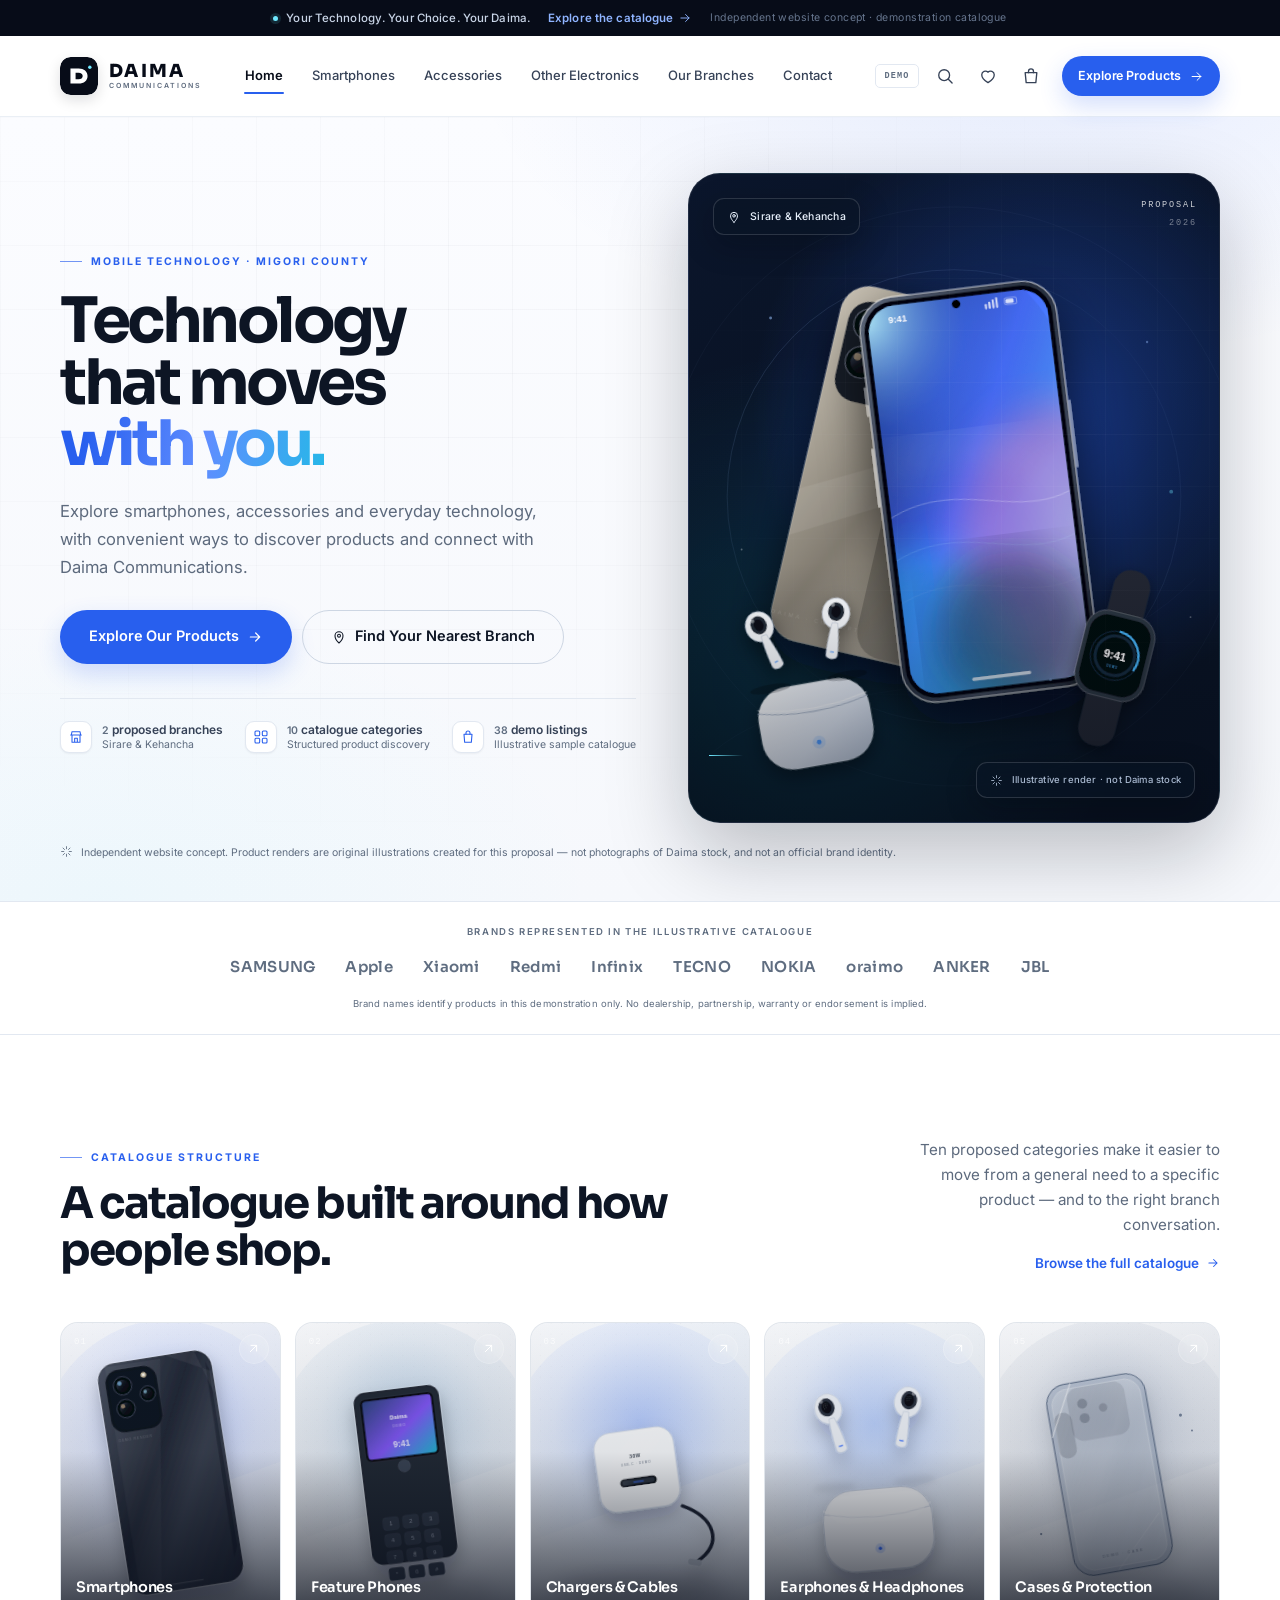
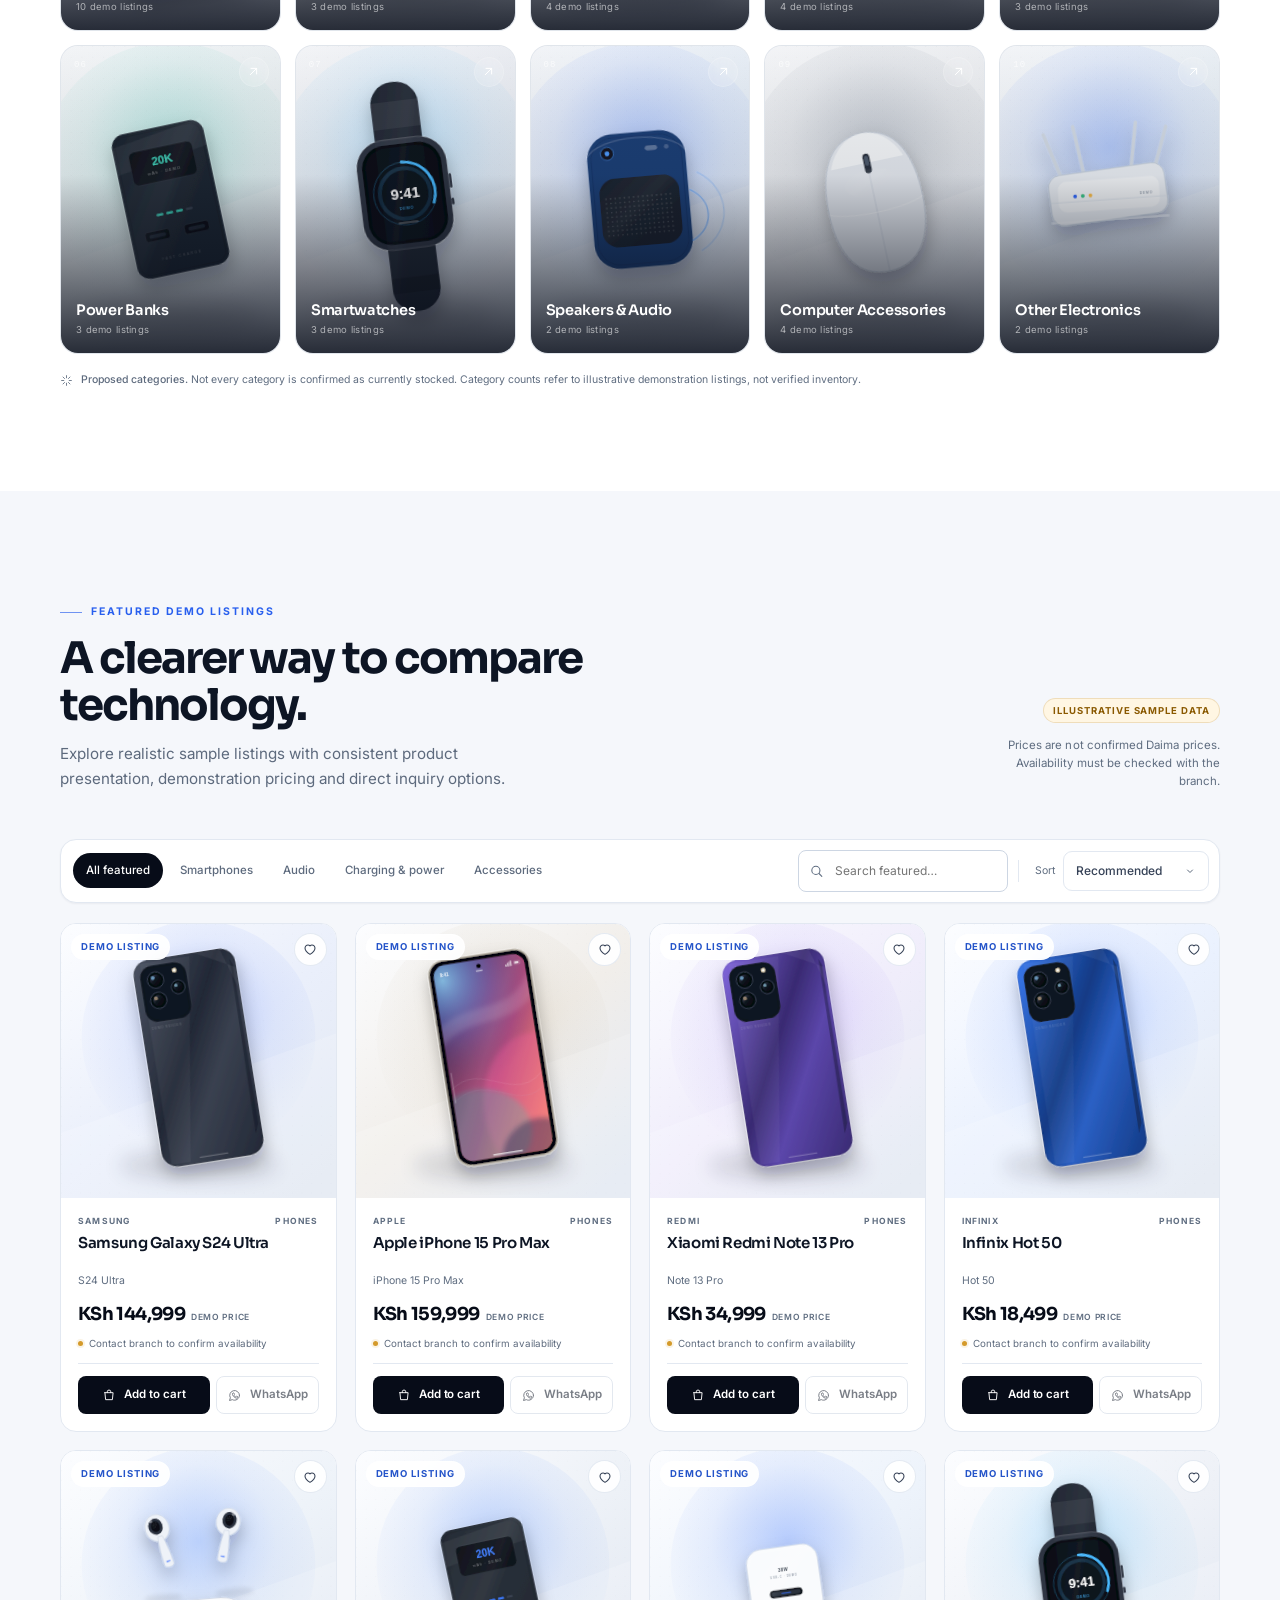
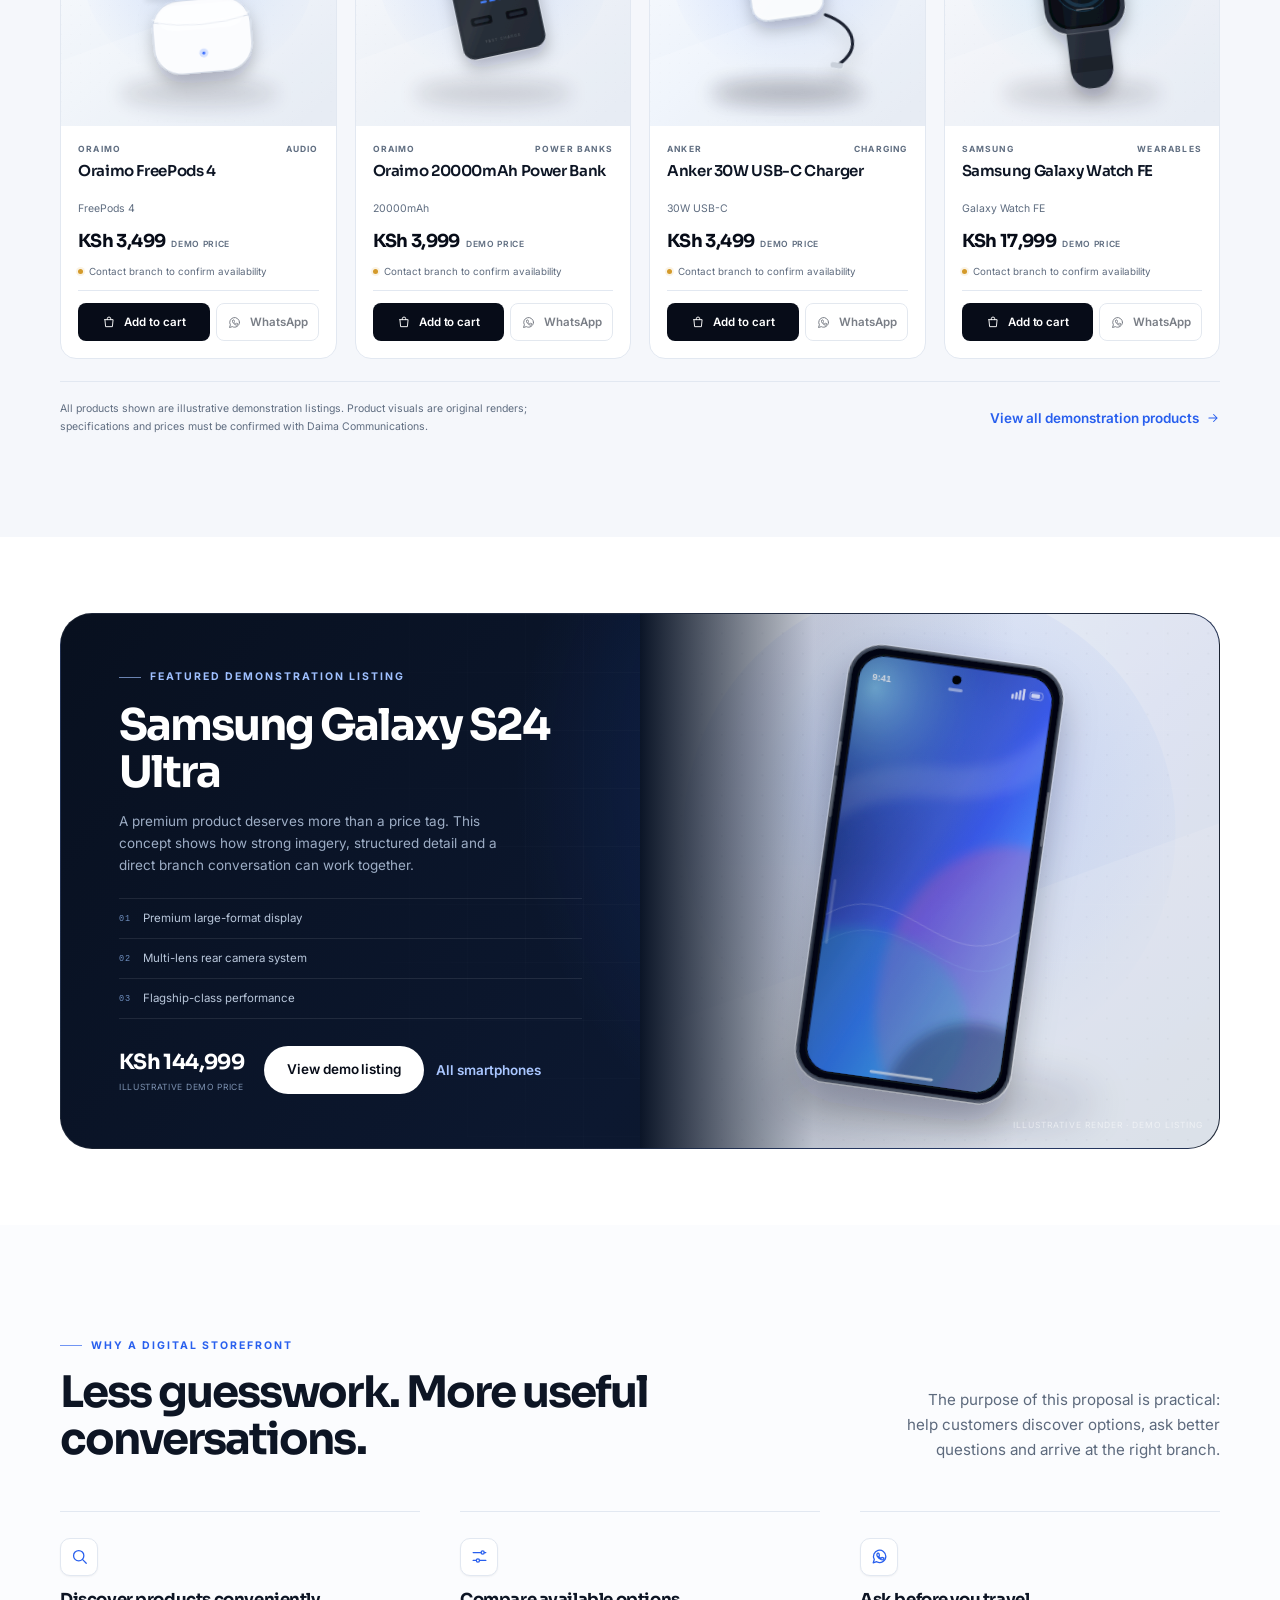
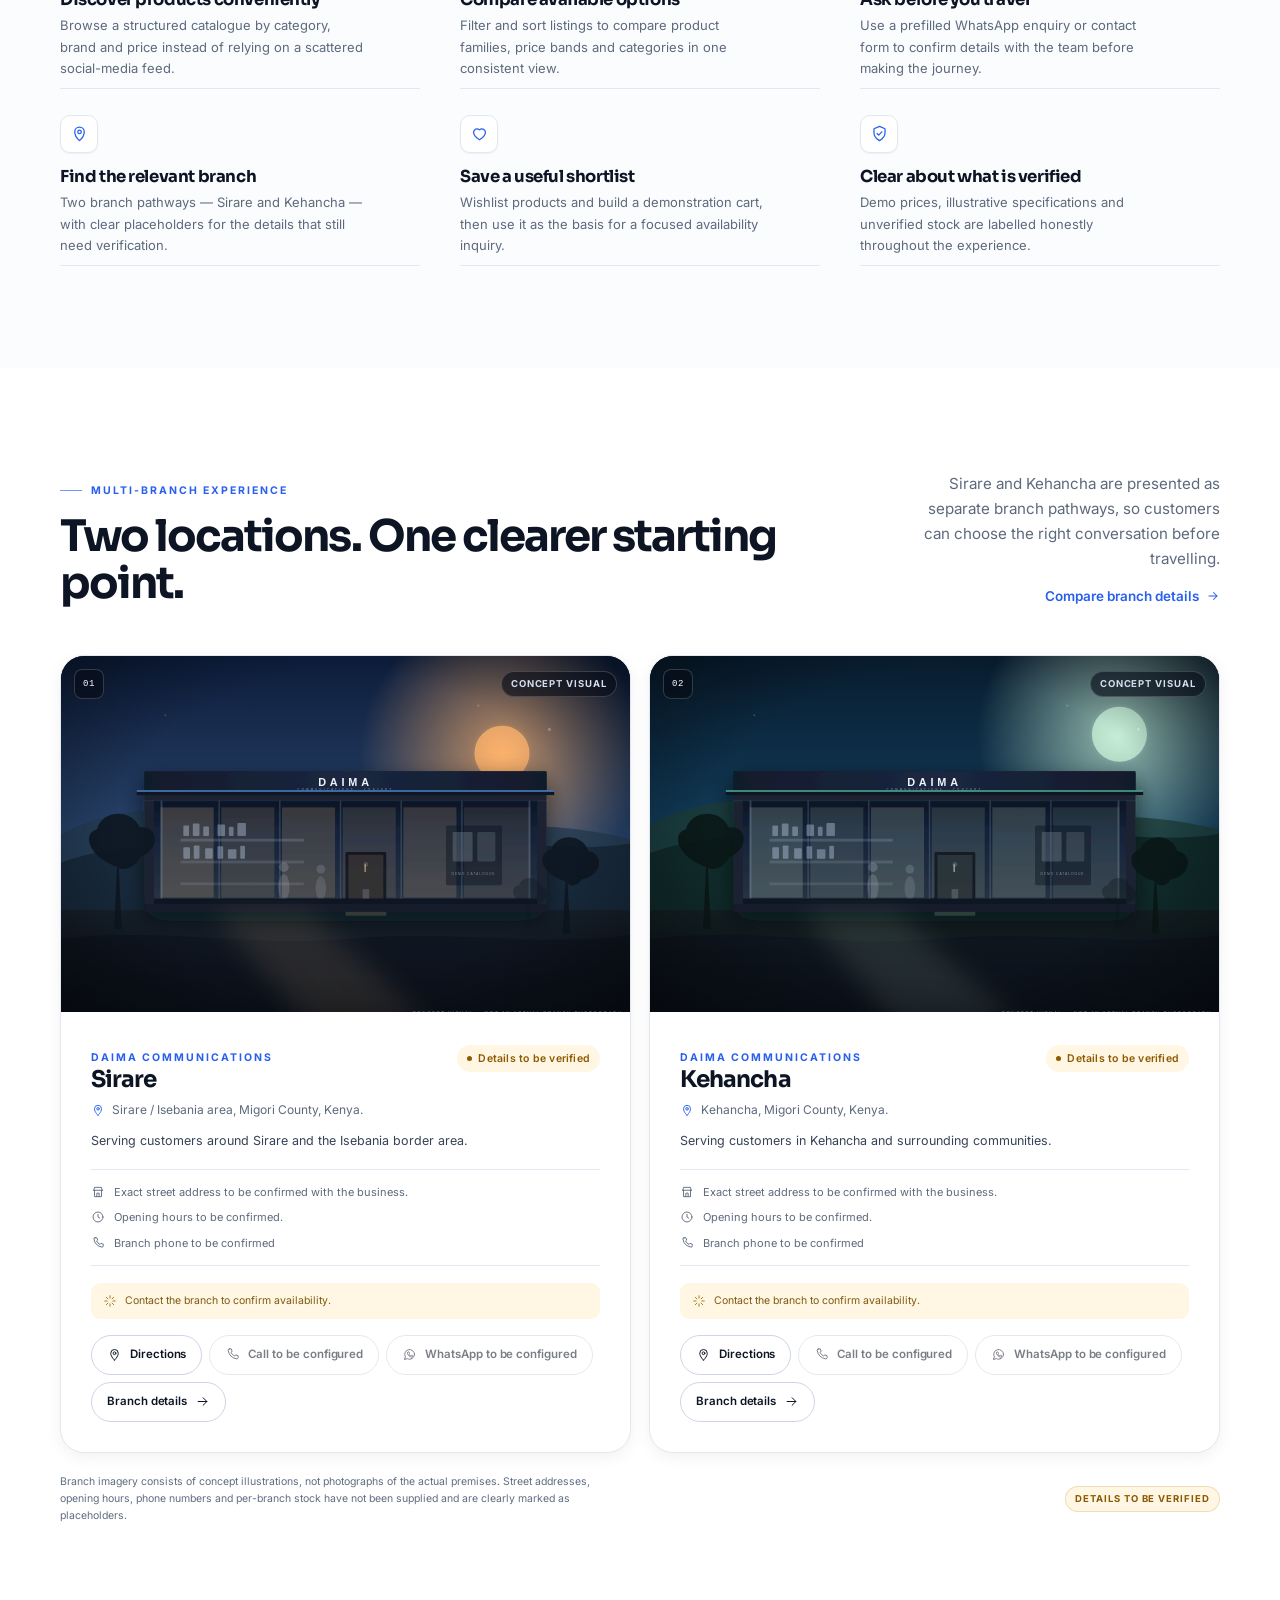
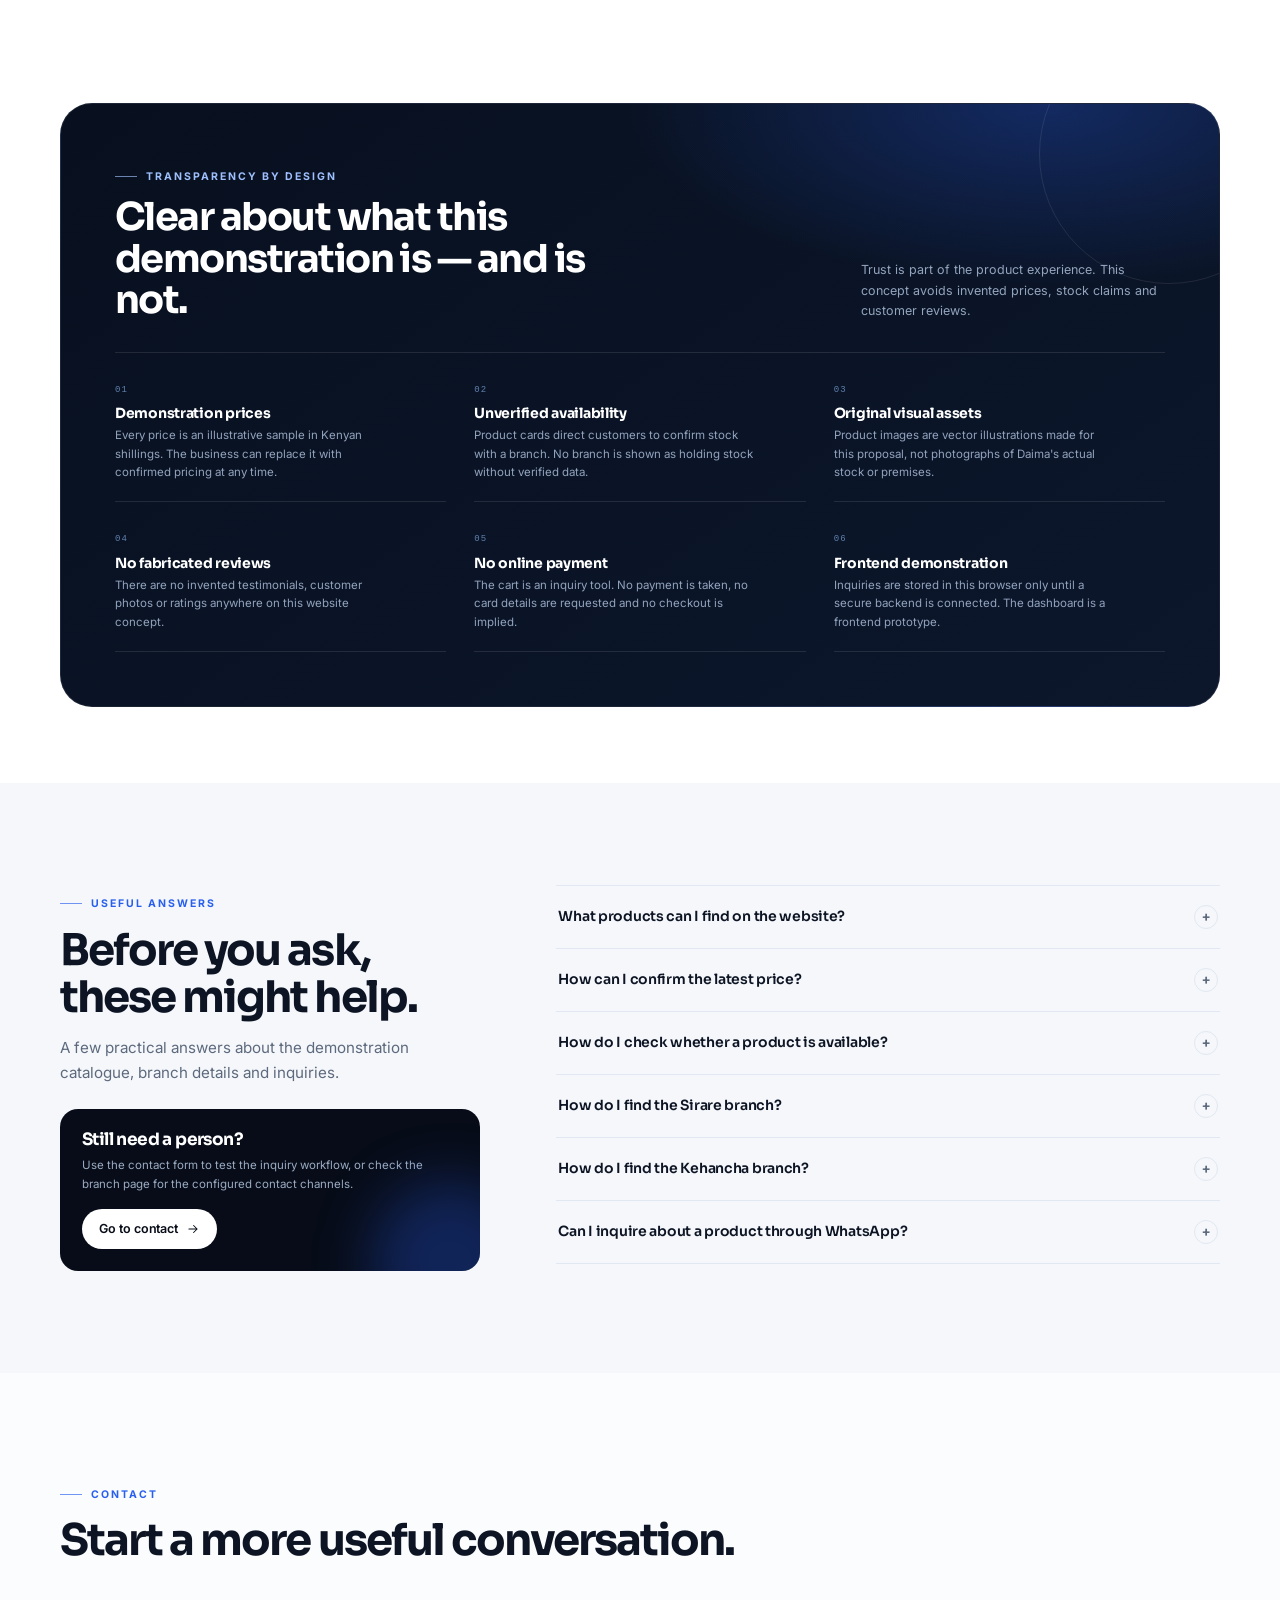
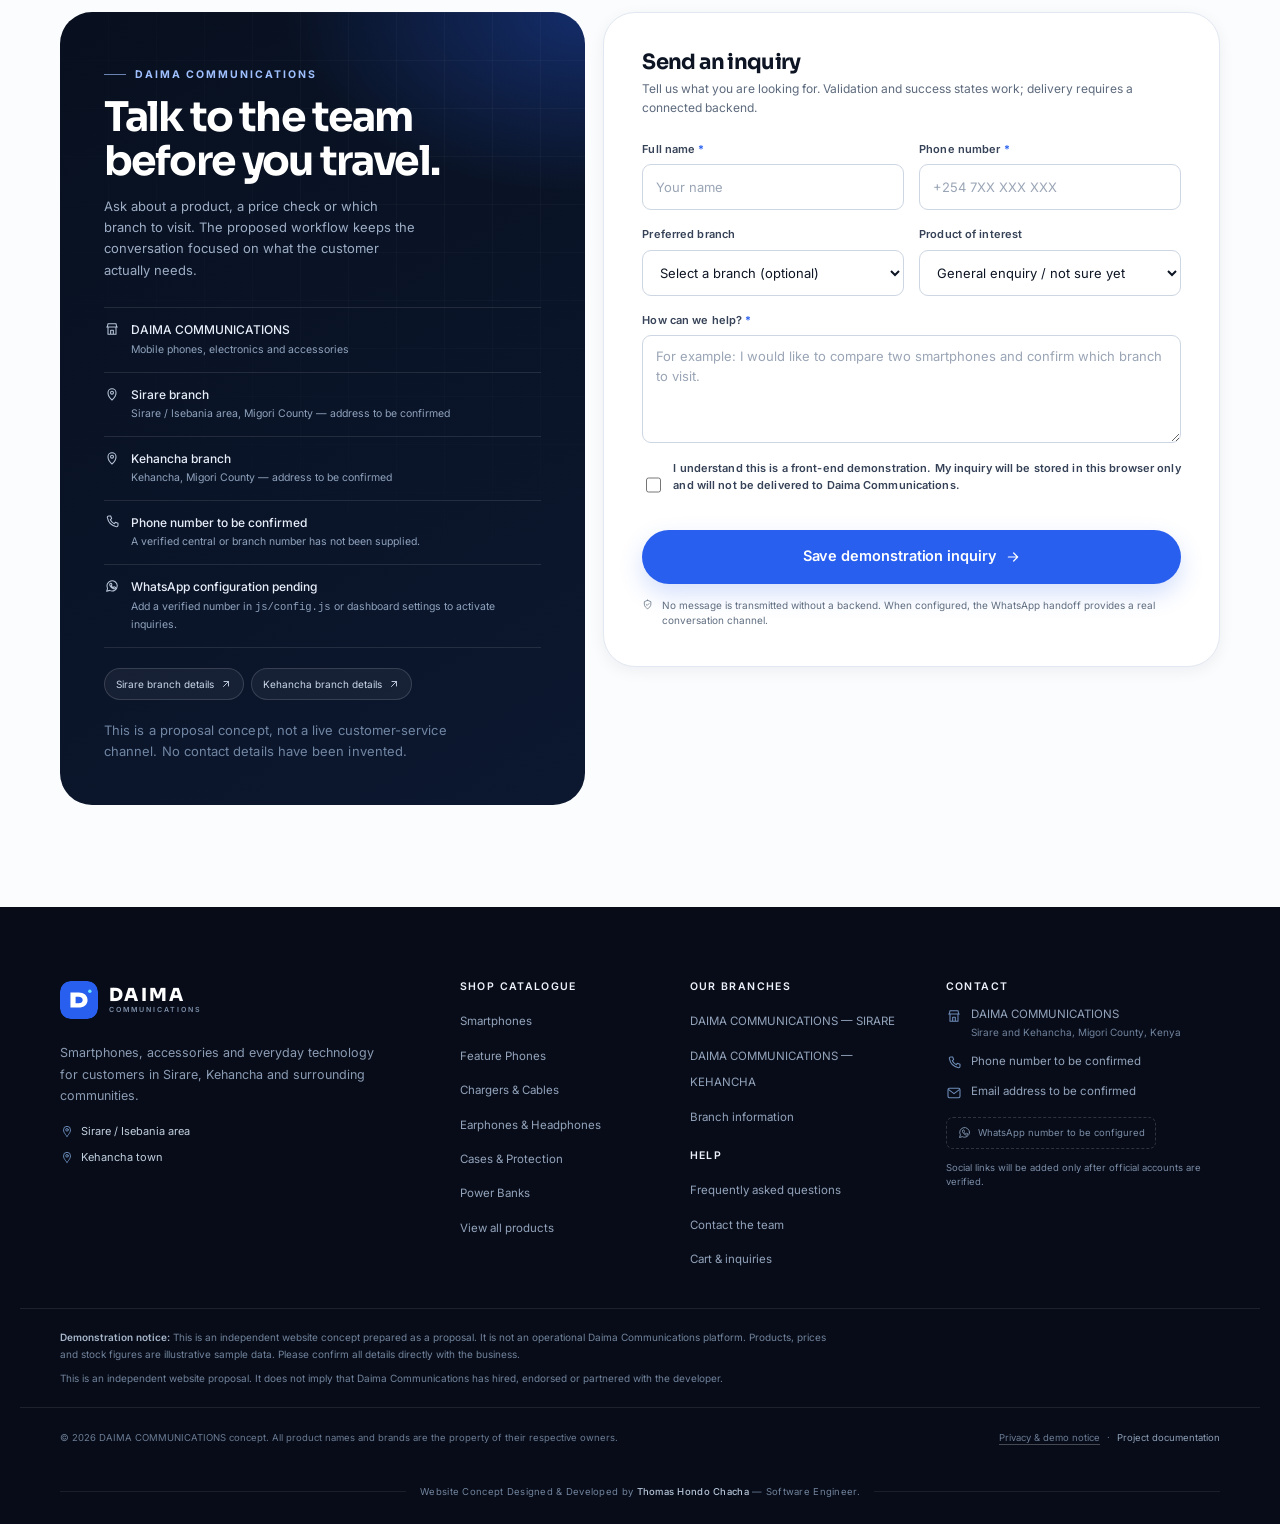
==== index.html @ 55646ca8 "Build DAIMA Communications website concept and demo dashboard" ====
<!DOCTYPE html>
<html lang="en-KE">
<head>
  <meta charset="utf-8" />
  <meta name="viewport" content="width=device-width, initial-scale=1" />
  <title>DAIMA COMMUNICATIONS — Technology That Moves With You | Sirare &amp; Kehancha</title>
  <meta name="description" content="An independent website proposal for DAIMA COMMUNICATIONS, a mobile phone and electronics retailer serving Sirare and Kehancha in Migori County, Kenya. Explore an illustrative catalogue and connect with the business." />
  <meta name="theme-color" content="#070c18" />
  <meta name="robots" content="index,follow" />
  <link rel="icon" href="assets/images/favicon.svg" type="image/svg+xml" />
  <link rel="canonical" href="https://your-domain.example/" />

  <!-- Open Graph / social preview placeholder. Replace after deployment. -->
  <meta property="og:type" content="website" />
  <meta property="og:site_name" content="DAIMA COMMUNICATIONS" />
  <meta property="og:title" content="DAIMA COMMUNICATIONS — Technology That Moves With You" />
  <meta property="og:description" content="An independent website concept for a two-branch mobile phone and electronics retailer in Migori County, Kenya. Demonstration catalogue only." />
  <meta property="og:url" content="https://your-domain.example/" />
  <meta property="og:image" content="https://your-domain.example/assets/images/social-card.svg" />
  <meta name="twitter:card" content="summary_large_image" />

  <link rel="preconnect" href="https://fonts.googleapis.com" />
  <link rel="preconnect" href="https://fonts.gstatic.com" crossorigin />
  <link href="https://fonts.googleapis.com/css2?family=Inter:wght@400;500;600;700&family=Sora:wght@400;500;600;700;800&display=swap" rel="stylesheet" />
  <link rel="stylesheet" href="css/style.css" />
</head>
<body data-page="home">
  <noscript>
    <div style="padding:16px;background:#070c18;color:#fff;text-align:center;font-family:system-ui;font-size:13px">
      This demonstration uses JavaScript for the catalogue, cart and navigation. Please enable JavaScript to explore it.
    </div>
  </noscript>

  <div id="site-header-root"></div>

  <main id="main">
    <!-- ================================================================
         HERO
         ================================================================ -->
    <section class="hero" aria-labelledby="hero-title">
      <div class="container">
        <div class="hero-grid">
          <div class="hero-copy">
            <span class="eyebrow hero-eyebrow">Mobile technology · Migori County</span>
            <h1 id="hero-title">Technology<br />that moves<br /><span class="accent">with you.</span></h1>
            <p class="hero-lede">
              Explore smartphones, accessories and everyday technology, with convenient ways to discover products and connect with Daima Communications.
            </p>
            <div class="hero-actions">
              <a class="btn btn-primary btn-lg" href="products.html">
                Explore Our Products
                <svg class="icon icon--arrow" width="16" height="16" viewBox="0 0 24 24" fill="none" stroke="currentColor" stroke-width="1.8" stroke-linecap="round" stroke-linejoin="round" aria-hidden="true"><path d="M5 12h14M13 6l6 6-6 6"/></svg>
              </a>
              <a class="btn btn-ghost btn-lg" href="branches.html">
                <svg class="icon" width="16" height="16" viewBox="0 0 24 24" fill="none" stroke="currentColor" stroke-width="1.6" stroke-linecap="round" stroke-linejoin="round" aria-hidden="true"><path d="M12 21s6-5.4 6-11a6 6 0 1 0-12 0c0 5.6 6 11 6 11Z"/><circle cx="12" cy="10" r="2.2"/></svg>
                Find Your Nearest Branch
              </a>
            </div>

            <div class="hero-proof" aria-label="Proposed website features">
              <div class="hero-proof__item">
                <span class="hero-proof__icon"><svg width="16" height="16" viewBox="0 0 24 24" fill="none" stroke="currentColor" stroke-width="1.6" stroke-linecap="round" stroke-linejoin="round" aria-hidden="true"><path d="M4 9h16M5 9l1-5h12l1 5M6 9v11h12V9M10 20v-6h4v6"/></svg></span>
                <span class="hero-proof__text"><strong><span data-count-branches>2</span> proposed branches</strong><span>Sirare &amp; Kehancha</span></span>
              </div>
              <div class="hero-proof__item">
                <span class="hero-proof__icon"><svg width="16" height="16" viewBox="0 0 24 24" fill="none" stroke="currentColor" stroke-width="1.6" stroke-linecap="round" stroke-linejoin="round" aria-hidden="true"><rect x="3" y="3" width="7" height="7" rx="1.5"/><rect x="14" y="3" width="7" height="7" rx="1.5"/><rect x="3" y="14" width="7" height="7" rx="1.5"/><rect x="14" y="14" width="7" height="7" rx="1.5"/></svg></span>
                <span class="hero-proof__text"><strong><span data-count-categories>10</span> catalogue categories</strong><span>Structured product discovery</span></span>
              </div>
              <div class="hero-proof__item">
                <span class="hero-proof__icon"><svg width="16" height="16" viewBox="0 0 24 24" fill="none" stroke="currentColor" stroke-width="1.6" stroke-linecap="round" stroke-linejoin="round" aria-hidden="true"><path d="M6 8h12l-1 12H7L6 8Z"/><path d="M9 8V6a3 3 0 0 1 6 0v2"/></svg></span>
                <span class="hero-proof__text"><strong><span data-count-products>38</span> demo listings</strong><span>Illustrative sample catalogue</span></span>
              </div>
            </div>
          </div>

          <div class="hero-visual">
            <img src="assets/images/hero-composition.svg" alt="Illustrative composition of a premium smartphone, wireless earbuds and smartwatch in a midnight-navy studio setting" width="1120" height="1300" fetchpriority="high" />
            <span class="hero-chip hero-chip--location">
              <svg width="14" height="14" viewBox="0 0 24 24" fill="none" stroke="currentColor" stroke-width="1.7" stroke-linecap="round" stroke-linejoin="round" aria-hidden="true"><path d="M12 21s6-5.4 6-11a6 6 0 1 0-12 0c0 5.6 6 11 6 11Z"/><circle cx="12" cy="10" r="2.2"/></svg>
              Sirare &amp; Kehancha
            </span>
            <span class="hero-chip hero-chip--note">
              <svg width="13" height="13" viewBox="0 0 24 24" fill="none" stroke="currentColor" stroke-width="1.6" stroke-linecap="round" stroke-linejoin="round" aria-hidden="true"><path d="M12 3v4M12 17v4M3 12h4M17 12h4M5.6 5.6l2.8 2.8M15.6 15.6l2.8 2.8M18.4 5.6l-2.8 2.8M8.4 15.6l-2.8 2.8"/></svg>
              Illustrative render · not Daima stock
            </span>
            <span class="hero-visual-tag" aria-hidden="true"><strong>Proposal</strong>2026</span>
            <span class="hero-visual-line" aria-hidden="true"></span>
          </div>
        </div>

        <p class="hero-disclaimer">
          <svg width="13" height="13" viewBox="0 0 24 24" fill="none" stroke="currentColor" stroke-width="1.6" stroke-linecap="round" stroke-linejoin="round" aria-hidden="true"><path d="M12 3v4M12 17v4M3 12h4M17 12h4M5.6 5.6l2.8 2.8M15.6 15.6l2.8 2.8M18.4 5.6l-2.8 2.8M8.4 15.6l-2.8 2.8"/></svg>
          Independent website concept. Product renders are original illustrations created for this proposal — not photographs of Daima stock, and not an official brand identity.
        </p>
      </div>
    </section>

    <!-- ================================================================
         BRAND STRIP
         ================================================================ -->
    <section class="brand-strip" aria-label="Brands represented in the demonstration catalogue">
      <div class="container brand-strip-inner">
        <p class="brand-strip-label">Brands represented in the illustrative catalogue</p>
        <div class="brand-logos" aria-label="Samsung, Apple, Xiaomi, Redmi, Infinix, Tecno, Nokia, Oraimo, Anker, JBL">
          <span>SAMSUNG</span><span>Apple</span><span>Xiaomi</span><span>Redmi</span><span>Infinix</span><span>TECNO</span><span>NOKIA</span><span>oraimo</span><span>ANKER</span><span>JBL</span>
        </div>
        <p class="brand-strip-note">Brand names identify products in this demonstration only. No dealership, partnership, warranty or endorsement is implied.</p>
      </div>
    </section>

    <!-- ================================================================
         CATEGORY EXPLORER
         ================================================================ -->
    <section class="section" id="categories" aria-labelledby="categories-title">
      <div class="container">
        <div class="section-head section-head--split">
          <div class="section-head__main" data-reveal>
            <span class="eyebrow">Catalogue structure</span>
            <h2 class="section-title" id="categories-title">A catalogue built around how people shop.</h2>
          </div>
          <div class="section-head__side" data-reveal>
            <p class="section-lede">Ten proposed categories make it easier to move from a general need to a specific product — and to the right branch conversation.</p>
            <a class="text-link" href="products.html">Browse the full catalogue
              <svg width="14" height="14" viewBox="0 0 24 24" fill="none" stroke="currentColor" stroke-width="1.8" stroke-linecap="round" stroke-linejoin="round" aria-hidden="true"><path d="M5 12h14M13 6l6 6-6 6"/></svg>
            </a>
          </div>
        </div>

        <div class="category-grid" id="category-grid" aria-label="Product categories"></div>

        <p class="category-note">
          <svg width="13" height="13" viewBox="0 0 24 24" fill="none" stroke="currentColor" stroke-width="1.6" stroke-linecap="round" stroke-linejoin="round" aria-hidden="true" style="margin-top:2px;flex:none"><path d="M12 3v4M12 17v4M3 12h4M17 12h4M5.6 5.6l2.8 2.8M15.6 15.6l2.8 2.8M18.4 5.6l-2.8 2.8M8.4 15.6l-2.8 2.8"/></svg>
          <span><strong>Proposed categories.</strong> Not every category is confirmed as currently stocked. Category counts refer to illustrative demonstration listings, not verified inventory.</span>
        </p>
      </div>
    </section>

    <!-- ================================================================
         FEATURED PRODUCTS
         ================================================================ -->
    <section class="section section--surface" id="featured" aria-labelledby="featured-title">
      <div class="container">
        <div class="section-head section-head--split">
          <div class="section-head__main" data-reveal>
            <span class="eyebrow">Featured demo listings</span>
            <h2 class="section-title" id="featured-title">A clearer way to compare technology.</h2>
            <p class="section-lede" style="margin-top:12px">Explore realistic sample listings with consistent product presentation, demonstration pricing and direct inquiry options.</p>
          </div>
          <div class="section-head__side" data-reveal>
            <span class="demo-chip demo-chip--amber">Illustrative sample data</span>
            <p class="micro-note" style="max-width:32ch">Prices are not confirmed Daima prices. Availability must be checked with the branch.</p>
          </div>
        </div>

        <div class="toolbar" style="margin-bottom:20px">
          <div class="filter-pills" role="group" aria-label="Filter featured products">
            <button class="pill is-active" type="button" data-feature-filter="all" aria-pressed="true">All featured</button>
            <button class="pill" type="button" data-feature-filter="smartphones" aria-pressed="false">Smartphones</button>
            <button class="pill" type="button" data-feature-filter="audio" aria-pressed="false">Audio</button>
            <button class="pill" type="button" data-feature-filter="power" aria-pressed="false">Charging &amp; power</button>
            <button class="pill" type="button" data-feature-filter="accessories" aria-pressed="false">Accessories</button>
          </div>
          <div class="filter-search toolbar-search">
            <svg class="icon" width="15" height="15" viewBox="0 0 24 24" fill="none" stroke="currentColor" stroke-width="1.7" stroke-linecap="round" aria-hidden="true"><circle cx="11" cy="11" r="6.5"/><path d="m16 16 4.5 4.5"/></svg>
            <label class="sr-only" for="featured-search">Search featured products</label>
            <input id="featured-search" type="search" placeholder="Search featured…" autocomplete="off" />
          </div>
          <span class="toolbar-divider" aria-hidden="true"></span>
          <div class="toolbar-select">
            <label for="featured-sort">Sort</label>
            <select class="select" id="featured-sort">
              <option value="recommended">Recommended</option>
              <option value="price-low">Price: low to high</option>
              <option value="price-high">Price: high to low</option>
              <option value="name">Name A–Z</option>
            </select>
          </div>
        </div>

        <div class="product-grid" id="featured-grid" aria-live="polite"></div>

        <div class="product-grid-note">
          <p>All products shown are illustrative demonstration listings. Product visuals are original renders; specifications and prices must be confirmed with Daima Communications.</p>
          <a class="text-link" href="products.html">View all demonstration products
            <svg width="14" height="14" viewBox="0 0 24 24" fill="none" stroke="currentColor" stroke-width="1.8" stroke-linecap="round" stroke-linejoin="round" aria-hidden="true"><path d="M5 12h14M13 6l6 6-6 6"/></svg>
          </a>
        </div>
      </div>
    </section>

    <!-- ================================================================
         SPOTLIGHT
         ================================================================ -->
    <section class="section section--tight" aria-labelledby="spotlight-title">
      <div class="container">
        <div class="spotlight" data-reveal>
          <div class="spotlight-copy">
            <span class="eyebrow eyebrow--light">Featured demonstration listing</span>
            <h2 id="spotlight-title">Make the flagship feel flagship.</h2>
            <p>A premium product deserves more than a price tag. This concept shows how strong imagery, structured detail and a direct branch conversation can work together.</p>
            <div class="spotlight-features">
              <div class="spotlight-feature"><span>01</span><span>Large AMOLED-class display — confirm exact specification</span></div>
              <div class="spotlight-feature"><span>02</span><span>Multi-lens rear camera system — confirm variant</span></div>
              <div class="spotlight-feature"><span>03</span><span>Built-in stylus form factor — confirm model</span></div>
            </div>
            <div class="spotlight-actions">
              <div class="spotlight-price">
                <strong data-spotlight-price>KSh 144,999</strong>
                <span>illustrative demo price</span>
              </div>
              <a class="btn btn-light" href="product.html?id=p01" data-spotlight-link>View demo listing</a>
              <a class="text-link text-link--light" href="products.html?category=smartphones">All smartphones</a>
            </div>
          </div>
          <div class="spotlight-media">
            <img src="assets/images/galaxy-s24-ultra-alt.svg" alt="Illustrative front view of a premium Samsung-style smartphone — demonstration render" width="800" height="800" loading="lazy" />
            <span class="spotlight-media__tag">Illustrative render · demo listing</span>
          </div>
        </div>
      </div>
    </section>

    <!-- ================================================================
         WHY SHOP WITH DAIMA
         ================================================================ -->
    <section class="section section--paper" id="why" aria-labelledby="why-title">
      <div class="container">
        <div class="section-head section-head--split">
          <div class="section-head__main" data-reveal>
            <span class="eyebrow">Why a digital storefront</span>
            <h2 class="section-title" id="why-title">Less guesswork. More useful conversations.</h2>
          </div>
          <div class="section-head__side" data-reveal>
            <p class="section-lede">The purpose of this proposal is practical: help customers discover options, ask better questions and arrive at the right branch.</p>
          </div>
        </div>

        <div class="benefit-grid">
          <article class="benefit" data-reveal>
            <span class="benefit-icon"><svg width="19" height="19" viewBox="0 0 24 24" fill="none" stroke="currentColor" stroke-width="1.6" stroke-linecap="round" stroke-linejoin="round" aria-hidden="true"><circle cx="11" cy="11" r="6.5"/><path d="m16 16 4.5 4.5"/></svg></span>
            <h3>Discover products conveniently</h3>
            <p>Browse a structured catalogue by category, brand and price instead of relying on a scattered social-media feed.</p>
          </article>
          <article class="benefit" data-reveal>
            <span class="benefit-icon"><svg width="19" height="19" viewBox="0 0 24 24" fill="none" stroke="currentColor" stroke-width="1.6" stroke-linecap="round" stroke-linejoin="round" aria-hidden="true"><path d="M4 7h10M18 7h2M4 17h4M12 17h8"/><circle cx="16" cy="7" r="2"/><circle cx="10" cy="17" r="2"/></svg></span>
            <h3>Compare available options</h3>
            <p>Filter and sort listings to compare product families, price bands and categories in one consistent view.</p>
          </article>
          <article class="benefit" data-reveal>
            <span class="benefit-icon"><svg width="19" height="19" viewBox="0 0 24 24" fill="none" stroke="currentColor" stroke-width="1.6" stroke-linecap="round" stroke-linejoin="round" aria-hidden="true"><path d="M20 11.7a7.8 7.8 0 0 1-11.5 6.9L4 20l1.4-4.3A7.8 7.8 0 1 1 20 11.7Z"/><path d="M9.2 8.4c.3-.6.6-.6.9-.6h.5c.2 0 .4 0 .6.5l.7 1.7c.1.2 0 .4-.1.6l-.5.6c-.2.2-.3.4-.1.7a6.6 6.6 0 0 0 2.4 2.2c.3.2.5.1.7-.1l.6-.7c.2-.2.4-.3.6-.2l1.6.7c.3.1.5.2.5.4a2 2 0 0 1-1.4 1.9 3.7 3.7 0 0 1-2.4-.3 10.5 10.5 0 0 1-4.5-4 4 4 0 0 1-.6-2.4Z"/></svg></span>
            <h3>Ask before you travel</h3>
            <p>Use a prefilled WhatsApp enquiry or contact form to confirm details with the team before making the journey.</p>
          </article>
          <article class="benefit" data-reveal>
            <span class="benefit-icon"><svg width="19" height="19" viewBox="0 0 24 24" fill="none" stroke="currentColor" stroke-width="1.6" stroke-linecap="round" stroke-linejoin="round" aria-hidden="true"><path d="M12 21s6-5.4 6-11a6 6 0 1 0-12 0c0 5.6 6 11 6 11Z"/><circle cx="12" cy="10" r="2.2"/></svg></span>
            <h3>Find the relevant branch</h3>
            <p>Two branch pathways — Sirare and Kehancha — with clear placeholders for the details that still need verification.</p>
          </article>
          <article class="benefit" data-reveal>
            <span class="benefit-icon"><svg width="19" height="19" viewBox="0 0 24 24" fill="none" stroke="currentColor" stroke-width="1.6" stroke-linecap="round" stroke-linejoin="round" aria-hidden="true"><path d="M12 20s-7.5-4.6-7.5-9.6A4.4 4.4 0 0 1 12 7.4a4.4 4.4 0 0 1 7.5 3C19.5 15.4 12 20 12 20Z"/></svg></span>
            <h3>Save a useful shortlist</h3>
            <p>Wishlist products and build a demonstration cart, then use it as the basis for a focused availability inquiry.</p>
          </article>
          <article class="benefit" data-reveal>
            <span class="benefit-icon"><svg width="19" height="19" viewBox="0 0 24 24" fill="none" stroke="currentColor" stroke-width="1.6" stroke-linecap="round" stroke-linejoin="round" aria-hidden="true"><path d="M12 3 5 6v5c0 5 3.4 8 7 10 3.6-2 7-5 7-10V6l-7-3Z"/><path d="m9 12 2 2 4-4"/></svg></span>
            <h3>Clear about what is verified</h3>
            <p>Demo prices, illustrative specifications and unverified stock are labelled honestly throughout the experience.</p>
          </article>
        </div>
      </div>
    </section>

    <!-- ================================================================
         BRANCHES
         ================================================================ -->
    <section class="section" id="branches" aria-labelledby="branches-title">
      <div class="container">
        <div class="section-head section-head--split">
          <div class="section-head__main" data-reveal>
            <span class="eyebrow">Multi-branch experience</span>
            <h2 class="section-title" id="branches-title">Two locations. One clearer starting point.</h2>
          </div>
          <div class="section-head__side" data-reveal>
            <p class="section-lede">Sirare and Kehancha are presented as separate branch pathways, so customers can choose the right conversation before travelling.</p>
            <a class="text-link" href="branches.html">Compare branch details
              <svg width="14" height="14" viewBox="0 0 24 24" fill="none" stroke="currentColor" stroke-width="1.8" stroke-linecap="round" stroke-linejoin="round" aria-hidden="true"><path d="M5 12h14M13 6l6 6-6 6"/></svg>
            </a>
          </div>
        </div>

        <div class="branch-grid" id="home-branches"></div>

        <div class="branch-note">
          <p>Branch imagery consists of concept illustrations, not photographs of the actual premises. Street addresses, opening hours, phone numbers and per-branch stock have not been supplied and are clearly marked as placeholders.</p>
          <span class="demo-chip demo-chip--amber">Details to be verified</span>
        </div>
      </div>
    </section>

    <!-- ================================================================
         TRANSPARENCY
         ================================================================ -->
    <section class="section section--tight" aria-labelledby="transparency-title">
      <div class="container">
        <div class="transparency" data-reveal>
          <div class="transparency-head">
            <div>
              <span class="eyebrow eyebrow--light">Transparency by design</span>
              <h2 id="transparency-title">Clear about what this demonstration is — and is not.</h2>
            </div>
            <p>Trust is part of the product experience. This concept avoids invented prices, stock claims and customer reviews.</p>
          </div>
          <div class="transparency-grid">
            <div class="transparency-item">
              <span class="transparency-item__num">01</span>
              <h3>Demonstration prices</h3>
              <p>Every price is an illustrative sample in Kenyan shillings. The business can replace it with confirmed pricing at any time.</p>
            </div>
            <div class="transparency-item">
              <span class="transparency-item__num">02</span>
              <h3>Unverified availability</h3>
              <p>Product cards direct customers to confirm stock with a branch. No branch is shown as holding stock without verified data.</p>
            </div>
            <div class="transparency-item">
              <span class="transparency-item__num">03</span>
              <h3>Original visual assets</h3>
              <p>Product images are vector illustrations made for this proposal, not photographs of Daima's actual stock or premises.</p>
            </div>
            <div class="transparency-item">
              <span class="transparency-item__num">04</span>
              <h3>No fabricated reviews</h3>
              <p>There are no invented testimonials, customer photos or ratings anywhere on this website concept.</p>
            </div>
            <div class="transparency-item">
              <span class="transparency-item__num">05</span>
              <h3>No online payment</h3>
              <p>The cart is an inquiry tool. No payment is taken, no card details are requested and no checkout is implied.</p>
            </div>
            <div class="transparency-item">
              <span class="transparency-item__num">06</span>
              <h3>Frontend demonstration</h3>
              <p>Inquiries are stored in this browser only until a secure backend is connected. The dashboard is a frontend prototype.</p>
            </div>
          </div>
        </div>
      </div>
    </section>

    <!-- ================================================================
         FAQ
         ================================================================ -->
    <section class="section section--surface" id="faq" aria-labelledby="faq-title">
      <div class="container">
        <div class="faq-layout">
          <div class="faq-aside" data-reveal>
            <span class="eyebrow">Useful answers</span>
            <h2 class="section-title" id="faq-title">Before you ask, these might help.</h2>
            <p class="section-lede" style="margin-top:14px">A few practical answers about the demonstration catalogue, branch details and inquiries.</p>
            <div class="faq-help-card">
              <h3>Still need a person?</h3>
              <p>Use the contact form to test the inquiry workflow, or check the branch page for the configured contact channels.</p>
              <a class="btn btn-light btn-sm" href="#contact">Go to contact
                <svg width="14" height="14" viewBox="0 0 24 24" fill="none" stroke="currentColor" stroke-width="1.8" stroke-linecap="round" stroke-linejoin="round" aria-hidden="true"><path d="M5 12h14M13 6l6 6-6 6"/></svg>
              </a>
            </div>
          </div>

          <div class="faq-list" data-reveal>
            <details class="faq-item">
              <summary>What products can I find on the website?<span class="faq-icon" aria-hidden="true">+</span></summary>
              <div class="faq-answer"><p>The demonstration catalogue groups products into smartphones, feature phones, chargers and cables, earphones and headphones, cases and protection, power banks, smartwatches, speakers, computer accessories and other electronics. These are proposed categories; not every category is confirmed as currently stocked.</p></div>
            </details>
            <details class="faq-item">
              <summary>How can I confirm the latest price?<span class="faq-icon" aria-hidden="true">+</span></summary>
              <div class="faq-answer"><p>Prices shown here are illustrative demonstration prices only. Contact the relevant branch — once a verified phone or WhatsApp number is configured — and quote the product name and model. Confirm the exact price before making a purchase.</p></div>
            </details>
            <details class="faq-item">
              <summary>How do I check whether a product is available?<span class="faq-icon" aria-hidden="true">+</span></summary>
              <div class="faq-answer"><p>Use the “Ask on WhatsApp” action where configured, or submit the demonstration inquiry form. No branch stock is verified in this concept, so every listing asks you to contact the branch to confirm availability.</p></div>
            </details>
            <details class="faq-item">
              <summary>How do I find the Sirare branch?<span class="faq-icon" aria-hidden="true">+</span></summary>
              <div class="faq-answer"><p>Open the <a href="branches.html#sirare">Sirare branch details</a> and use the directions action, which opens a Google Maps search for the Sirare / Isebania area. The exact street address has not been supplied and is marked “to be confirmed” — call or message before travelling.</p></div>
            </details>
            <details class="faq-item">
              <summary>How do I find the Kehancha branch?<span class="faq-icon" aria-hidden="true">+</span></summary>
              <div class="faq-answer"><p>Open the <a href="branches.html#kehancha">Kehancha branch details</a> and use the directions action to search Kehancha town. As with Sirare, the precise address, hours and phone number are placeholders pending confirmation from the business.</p></div>
            </details>
            <details class="faq-item">
              <summary>Can I inquire about a product through WhatsApp?<span class="faq-icon" aria-hidden="true">+</span></summary>
              <div class="faq-answer"><p>Yes — when a verified business WhatsApp number is configured. The website builds a prefilled message containing the product, model, demonstration price and preferred branch so the conversation starts clearly. Until a number is added, WhatsApp buttons remain disabled and the configuration note is visible.</p></div>
            </details>
          </div>
        </div>
      </div>
    </section>

    <!-- ================================================================
         CONTACT
         ================================================================ -->
    <section class="section section--paper" id="contact" aria-labelledby="contact-title">
      <div class="container">
        <div class="section-head">
          <div class="section-head__main" data-reveal>
            <span class="eyebrow">Contact</span>
            <h2 class="section-title" id="contact-title">Start a more useful conversation.</h2>
          </div>
        </div>

        <div class="contact-grid">
          <aside class="contact-panel" data-reveal>
            <span class="eyebrow eyebrow--light">Daima Communications</span>
            <h2>Talk to the team before you travel.</h2>
            <p>Ask about a product, a price check or which branch to visit. The proposed workflow keeps the conversation focused on what the customer actually needs.</p>

            <div class="contact-rows">
              <div class="contact-row">
                <svg width="16" height="16" viewBox="0 0 24 24" fill="none" stroke="currentColor" stroke-width="1.6" stroke-linecap="round" stroke-linejoin="round" aria-hidden="true"><path d="M4 9h16M5 9l1-5h12l1 5M6 9v11h12V9M10 20v-6h4v6"/></svg>
                <div><strong>DAIMA COMMUNICATIONS</strong><span>Mobile phones, electronics and accessories</span></div>
              </div>
              <div class="contact-row">
                <svg width="16" height="16" viewBox="0 0 24 24" fill="none" stroke="currentColor" stroke-width="1.6" stroke-linecap="round" stroke-linejoin="round" aria-hidden="true"><path d="M12 21s6-5.4 6-11a6 6 0 1 0-12 0c0 5.6 6 11 6 11Z"/><circle cx="12" cy="10" r="2.2"/></svg>
                <div><strong>Sirare branch</strong><span>Sirare / Isebania area, Migori County — address to be confirmed</span></div>
              </div>
              <div class="contact-row">
                <svg width="16" height="16" viewBox="0 0 24 24" fill="none" stroke="currentColor" stroke-width="1.6" stroke-linecap="round" stroke-linejoin="round" aria-hidden="true"><path d="M12 21s6-5.4 6-11a6 6 0 1 0-12 0c0 5.6 6 11 6 11Z"/><circle cx="12" cy="10" r="2.2"/></svg>
                <div><strong>Kehancha branch</strong><span>Kehancha, Migori County — address to be confirmed</span></div>
              </div>
              <div class="contact-row">
                <svg width="16" height="16" viewBox="0 0 24 24" fill="none" stroke="currentColor" stroke-width="1.6" stroke-linecap="round" stroke-linejoin="round" aria-hidden="true"><path d="M7 3h3l1.5 4-2 1.5a13 13 0 0 0 6 6l1.5-2 4 1.5v3a2 2 0 0 1-2.2 2A17 17 0 0 1 5 5.2 2 2 0 0 1 7 3Z"/></svg>
                <div><strong>Phone number to be confirmed</strong><span>A verified central or branch number has not been supplied.</span></div>
              </div>
              <div class="contact-row">
                <svg width="16" height="16" viewBox="0 0 24 24" fill="none" stroke="currentColor" stroke-width="1.6" stroke-linecap="round" stroke-linejoin="round" aria-hidden="true"><path d="M20 11.7a7.8 7.8 0 0 1-11.5 6.9L4 20l1.4-4.3A7.8 7.8 0 1 1 20 11.7Z"/><path d="M9.2 8.4c.3-.6.6-.6.9-.6h.5c.2 0 .4 0 .6.5l.7 1.7c.1.2 0 .4-.1.6l-.5.6c-.2.2-.3.4-.1.7a6.6 6.6 0 0 0 2.4 2.2c.3.2.5.1.7-.1l.6-.7c.2-.2.4-.3.6-.2l1.6.7c.3.1.5.2.5.4a2 2 0 0 1-1.4 1.9 3.7 3.7 0 0 1-2.4-.3 10.5 10.5 0 0 1-4.5-4 4 4 0 0 1-.6-2.4Z"/></svg>
                <div><strong>WhatsApp configuration pending</strong><span>Add a verified number in <code>js/config.js</code> or dashboard settings to activate inquiries.</span></div>
              </div>
            </div>

            <div class="contact-branches">
              <a href="branches.html#sirare">Sirare branch details
                <svg width="12" height="12" viewBox="0 0 24 24" fill="none" stroke="currentColor" stroke-width="1.8" stroke-linecap="round" stroke-linejoin="round" aria-hidden="true"><path d="M7 17 17 7M8 7h9v9"/></svg>
              </a>
              <a href="branches.html#kehancha">Kehancha branch details
                <svg width="12" height="12" viewBox="0 0 24 24" fill="none" stroke="currentColor" stroke-width="1.8" stroke-linecap="round" stroke-linejoin="round" aria-hidden="true"><path d="M7 17 17 7M8 7h9v9"/></svg>
              </a>
            </div>
            <p class="micro-note">This is a proposal concept, not a live customer-service channel. No contact details have been invented.</p>
          </aside>

          <div class="form-card" data-reveal>
            <h3>Send an inquiry</h3>
            <p>Tell us what you are looking for. Validation and success states work; delivery requires a connected backend.</p>

            <form id="contact-form" novalidate>
              <div class="form-grid">
                <div class="form-row">
                  <div class="field">
                    <label for="contact-name">Full name <span class="req">*</span></label>
                    <input id="contact-name" name="name" type="text" autocomplete="name" placeholder="Your name" maxlength="80" required />
                    <span class="field-error" role="alert"></span>
                  </div>
                  <div class="field">
                    <label for="contact-phone">Phone number <span class="req">*</span></label>
                    <input id="contact-phone" name="phone" type="tel" autocomplete="tel" inputmode="tel" placeholder="+254 7XX XXX XXX" maxlength="24" required />
                    <span class="field-error" role="alert"></span>
                  </div>
                </div>

                <div class="form-row">
                  <div class="field">
                    <label for="contact-branch">Preferred branch</label>
                    <select id="contact-branch" name="branch">
                      <option value="">Select a branch (optional)</option>
                    </select>
                  </div>
                  <div class="field">
                    <label for="contact-product">Product of interest</label>
                    <select id="contact-product" name="productId">
                      <option value="">General enquiry / not sure yet</option>
                    </select>
                  </div>
                </div>

                <div class="field">
                  <label for="contact-message">How can we help? <span class="req">*</span></label>
                  <textarea id="contact-message" name="message" placeholder="For example: I would like to compare two smartphones and confirm which branch to visit." maxlength="1200" required></textarea>
                  <span class="field-error" role="alert"></span>
                </div>

                <div class="field">
                  <label class="checkbox-field">
                    <input type="checkbox" name="consent" required />
                    <span>I understand this is a front-end demonstration. My inquiry will be stored in this browser only and will not be delivered to Daima Communications.</span>
                  </label>
                  <span class="field-error" role="alert"></span>
                </div>

                <div class="form-submit">
                  <button class="btn btn-primary btn-lg" type="submit">
                    Save demonstration inquiry
                    <svg class="icon icon--arrow" width="16" height="16" viewBox="0 0 24 24" fill="none" stroke="currentColor" stroke-width="1.8" stroke-linecap="round" stroke-linejoin="round" aria-hidden="true"><path d="M5 12h14M13 6l6 6-6 6"/></svg>
                  </button>
                </div>
              </div>
              <p class="form-note">
                <svg width="13" height="13" viewBox="0 0 24 24" fill="none" stroke="currentColor" stroke-width="1.6" stroke-linecap="round" stroke-linejoin="round" aria-hidden="true"><path d="M12 3 5 6v5c0 5 3.4 8 7 10 3.6-2 7-5 7-10V6l-7-3Z"/><path d="m9 12 2 2 4-4"/></svg>
                <span>No message is transmitted without a backend. When configured, the WhatsApp handoff provides a real conversation channel.</span>
              </p>
            </form>

            <div class="form-success" id="contact-success">
              <span class="form-success__icon">
                <svg width="26" height="26" viewBox="0 0 24 24" fill="none" stroke="currentColor" stroke-width="1.8" stroke-linecap="round" stroke-linejoin="round" aria-hidden="true"><path d="m5 12.5 4.5 4.5L19 7"/></svg>
              </span>
              <h3>Demonstration inquiry saved</h3>
              <p>Your inquiry was saved in this browser only. <strong>It has not been sent to Daima Communications.</strong> A real deployment would deliver it to an authorized backend or an approved WhatsApp number.</p>
              <span class="reference" data-inquiry-reference>Reference —</span>
              <div class="form-success__actions">
                <a class="btn btn-whatsapp" data-inquiry-whatsapp href="#contact" target="_blank" rel="noopener noreferrer" hidden>
                  <svg width="15" height="15" viewBox="0 0 24 24" fill="none" stroke="currentColor" stroke-width="1.6" stroke-linecap="round" stroke-linejoin="round" aria-hidden="true"><path d="M20 11.7a7.8 7.8 0 0 1-11.5 6.9L4 20l1.4-4.3A7.8 7.8 0 1 1 20 11.7Z"/><path d="M9.2 8.4c.3-.6.6-.6.9-.6h.5c.2 0 .4 0 .6.5l.7 1.7c.1.2 0 .4-.1.6l-.5.6c-.2.2-.3.4-.1.7a6.6 6.6 0 0 0 2.4 2.2c.3.2.5.1.7-.1l.6-.7c.2-.2.4-.3.6-.2l1.6.7c.3.1.5.2.5.4a2 2 0 0 1-1.4 1.9 3.7 3.7 0 0 1-2.4-.3 10.5 10.5 0 0 1-4.5-4 4 4 0 0 1-.6-2.4Z"/></svg>
                  Continue on WhatsApp
                </a>
                <button class="btn btn-ghost" type="button" data-inquiry-reset>Send another inquiry</button>
                <a class="btn btn-ghost" href="branches.html">View branches</a>
              </div>
            </div>
          </div>
        </div>
      </div>
    </section>
  </main>

  <div id="site-footer-root"></div>

  <script src="js/config.js" defer></script>
  <script src="js/data.js" defer></script>
  <script src="js/components.js" defer></script>
  <script src="js/script.js" defer></script>
</body>
</html>
---- css/style.css ----
/* ==========================================================================
   DAIMA COMMUNICATIONS — PUBLIC WEBSITE STYLES
   Design system, responsive layout, components, catalogue, cart.
   Concept & development: Thomas Hondo Chacha.
   ========================================================================== */

/* --------------------------------------------------------------------------
   1. Design tokens
   -------------------------------------------------------------------------- */
:root {
  --ink: #070c18;
  --navy: #0a1222;
  --navy-2: #0e1930;
  --navy-3: #14233f;
  --blue: #285fee;
  --blue-strong: #1e55e6;
  --blue-deep: #123db3;
  --blue-soft: #ecf1ff;
  --blue-pale: #f4f7ff;
  --cyan: #6fe8ff;
  --white: #ffffff;
  --paper: #fbfcfe;
  --surface: #f5f7fb;
  --surface-2: #eef2f8;
  --line: #e2e8f1;
  --line-strong: #cdd6e3;
  --text: #0d1524;
  --text-2: #364257;
  --muted: #5d6a7d;
  --muted-2: #5f6d80;
  --success: #0e8a5f;
  --success-soft: #e8f7f0;
  --warning: #8f5900;
  --warning-soft: #fff6e3;
  --danger: #c03232;
  --danger-soft: #fdeeee;
  --whatsapp: #0f7f40;
  --whatsapp-dark: #0b6b35;

  --font-display: "Sora", "Segoe UI Variable Display", "Segoe UI", system-ui, -apple-system, sans-serif;
  --font-body: "Inter", "Segoe UI Variable Text", "Segoe UI", system-ui, -apple-system, sans-serif;

  --radius-xs: 8px;
  --radius-sm: 12px;
  --radius-md: 18px;
  --radius-lg: 24px;
  --radius-xl: 32px;
  --radius-pill: 999px;

  --shadow-xs: 0 1px 2px rgba(9, 17, 32, 0.05);
  --shadow-sm: 0 4px 16px rgba(9, 17, 32, 0.06);
  --shadow-md: 0 16px 40px rgba(9, 17, 32, 0.09);
  --shadow-lg: 0 28px 70px rgba(9, 17, 32, 0.14);
  --shadow-blue: 0 14px 34px rgba(40, 95, 238, 0.26);

  --container: 1240px;
  --gutter: clamp(18px, 4vw, 40px);
  --header-h: 76px;
  --section-y: clamp(64px, 8vw, 108px);

  --ease: cubic-bezier(0.22, 0.61, 0.36, 1);
  --ease-out: cubic-bezier(0.16, 1, 0.3, 1);
}

/* --------------------------------------------------------------------------
   2. Reset & base
   -------------------------------------------------------------------------- */
*,
*::before,
*::after { box-sizing: border-box; }

html {
  -webkit-text-size-adjust: 100%;
  scroll-behavior: smooth;
  scroll-padding-top: calc(var(--header-h) + 28px);
}

body {
  margin: 0;
  font-family: var(--font-body);
  font-size: 16px;
  line-height: 1.65;
  color: var(--text);
  background: var(--white);
  -webkit-font-smoothing: antialiased;
  text-rendering: optimizeLegibility;
  overflow-x: clip;
}

body.has-dialog,
body.menu-open { overflow: hidden; }

img,
svg { display: block; max-width: 100%; }
img { height: auto; }
[hidden] { display: none !important; }

h1, h2, h3, h4, h5 {
  margin: 0;
  font-family: var(--font-display);
  font-weight: 700;
  line-height: 1.08;
  letter-spacing: -0.035em;
  color: var(--text);
}

p { margin: 0; }
ul, ol { margin: 0; padding: 0; list-style: none; }
a { color: inherit; text-decoration: none; }
button, input, select, textarea { font: inherit; color: inherit; }
button { cursor: pointer; }
button:disabled { cursor: not-allowed; }
::selection { background: var(--blue); color: #fff; }

:focus-visible {
  outline: 2px solid var(--blue);
  outline-offset: 3px;
  border-radius: 4px;
}

.icon { flex: none; }

.container {
  width: 100%;
  max-width: var(--container);
  margin-inline: auto;
  padding-inline: var(--gutter);
}

.sr-only {
  position: absolute !important;
  width: 1px; height: 1px;
  padding: 0; margin: -1px;
  overflow: hidden;
  clip: rect(0 0 0 0);
  white-space: nowrap;
  border: 0;
}

.skip-link {
  position: fixed;
  top: -80px;
  left: 16px;
  z-index: 1000;
  padding: 12px 18px;
  border-radius: 0 0 12px 12px;
  background: var(--ink);
  color: #fff;
  font-size: 13px;
  font-weight: 600;
  transition: top 0.2s var(--ease);
}
.skip-link:focus { top: 0; }

/* --------------------------------------------------------------------------
   3. Type & utility
   -------------------------------------------------------------------------- */
.eyebrow {
  display: inline-flex;
  align-items: center;
  gap: 9px;
  font-size: 10.5px;
  font-weight: 700;
  letter-spacing: 0.19em;
  text-transform: uppercase;
  color: var(--blue);
}
.eyebrow::before {
  content: "";
  width: 22px;
  height: 1px;
  background: currentColor;
  opacity: 0.65;
}
.eyebrow--plain::before { display: none; }
.eyebrow--light { color: #9fc0ff; }

.section {
  padding-block: var(--section-y);
  position: relative;
}
.section--tight { padding-block: clamp(48px, 6vw, 76px); }
.section--surface { background: var(--surface); }
.section--paper { background: var(--paper); }
.section--ink {
  background: var(--ink);
  color: #dbe3f0;
}
.section--ink h2, .section--ink h3 { color: #fff; }

.section-head {
  display: grid;
  gap: 20px;
  margin-bottom: clamp(30px, 4vw, 48px);
}
.section-head__main { max-width: 720px; }
.section-title {
  font-size: clamp(1.9rem, 3.4vw, 3rem);
  letter-spacing: -0.045em;
  margin-top: 14px;
}
.section-lede {
  color: var(--muted);
  font-size: clamp(0.95rem, 1.1vw, 1.03rem);
  max-width: 46ch;
}
.section-head__side {
  display: flex;
  flex-direction: column;
  align-items: flex-start;
  gap: 14px;
}
.section-lede--light { color: #a8b6cb; }
.section-head--split > .section-head__side { justify-self: start; }

.section-foot {
  display: flex;
  flex-wrap: wrap;
  align-items: center;
  justify-content: space-between;
  gap: 18px;
  margin-top: 34px;
}

.muted { color: var(--muted); }
.muted-sm { color: var(--muted); font-size: 12.5px; }
.small { font-size: 13.5px; }
.micro-note {
  font-size: 11.5px;
  line-height: 1.55;
  color: var(--muted-2);
  letter-spacing: 0.005em;
}
.text-link {
  display: inline-flex;
  align-items: center;
  gap: 7px;
  font-size: 13.5px;
  font-weight: 600;
  color: var(--blue);
  transition: gap 0.2s var(--ease), color 0.2s;
}
.text-link:hover { gap: 11px; color: var(--blue-strong); }
.text-link--light { color: #a9c6ff; }
.text-link--light:hover { color: #fff; }

.link-button {
  border: 0;
  background: none;
  padding: 0;
  color: inherit;
  font-size: inherit;
  text-decoration: underline;
  text-underline-offset: 3px;
  text-decoration-color: rgba(255,255,255,0.25);
}
.link-button:hover { text-decoration-color: currentColor; }

.mono-label {
  font-family: ui-monospace, "Cascadia Mono", "SFMono-Regular", monospace;
  font-size: 10px;
  letter-spacing: 0.16em;
  text-transform: uppercase;
  color: var(--muted-2);
}

.demo-chip {
  display: inline-flex;
  align-items: center;
  gap: 5px;
  padding: 4px 9px;
  border: 1px solid rgba(40, 95, 238, 0.22);
  border-radius: var(--radius-pill);
  background: var(--blue-soft);
  color: #2454c9;
  font-size: 9.5px;
  font-weight: 700;
  letter-spacing: 0.1em;
  text-transform: uppercase;
  white-space: nowrap;
}
.demo-chip--light {
  background: rgba(255,255,255,0.08);
  border-color: rgba(255,255,255,0.16);
  color: #c8d6ee;
}
.demo-chip--amber {
  background: var(--warning-soft);
  border-color: rgba(168, 106, 0, 0.18);
  color: #8a5900;
}

.notice {
  display: flex;
  gap: 12px;
  align-items: flex-start;
  padding: 14px 16px;
  border: 1px solid var(--line);
  border-radius: var(--radius-sm);
  background: var(--paper);
  color: var(--muted);
  font-size: 12.5px;
  line-height: 1.6;
}
.notice > .icon { color: var(--blue); margin-top: 2px; }
.notice strong { color: var(--text-2); }
.notice--blue { background: var(--blue-pale); border-color: #dbe5fb; }
.notice--dark {
  background: rgba(255,255,255,0.04);
  border-color: rgba(255,255,255,0.1);
  color: #aab8cc;
}
.notice--dark > .icon { color: #7fa6e0; }

/* --------------------------------------------------------------------------
   4. Buttons & chips
   -------------------------------------------------------------------------- */
.btn {
  --btn-bg: var(--blue);
  --btn-color: #fff;
  display: inline-flex;
  align-items: center;
  justify-content: center;
  gap: 8px;
  min-height: 48px;
  padding: 0 22px;
  border: 1px solid transparent;
  border-radius: var(--radius-pill);
  background: var(--btn-bg);
  color: var(--btn-color);
  font-family: var(--font-body);
  font-size: 13.5px;
  font-weight: 600;
  line-height: 1;
  letter-spacing: -0.005em;
  text-align: center;
  transition: transform 0.2s var(--ease), background 0.2s, box-shadow 0.2s, border-color 0.2s, color 0.2s;
  white-space: nowrap;
}
.btn:hover { transform: translateY(-1px); }
.btn:active { transform: translateY(0); }
.btn:disabled,
.btn[aria-disabled="true"] {
  opacity: 0.55;
  cursor: not-allowed;
  transform: none;
  box-shadow: none;
}
.btn .icon { transition: transform 0.2s var(--ease); }
.btn:hover .icon.icon--arrow { transform: translateX(3px); }

.btn-primary { background: var(--blue); color: #fff; box-shadow: 0 10px 24px rgba(40, 95, 238, 0.2); }
.btn-primary:hover { background: var(--blue-strong); box-shadow: var(--shadow-blue); }
.btn-dark { background: var(--ink); color: #fff; }
.btn-dark:hover { background: var(--navy-3); }
.btn-light { background: #fff; color: var(--ink); }
.btn-light:hover { background: #edf2fb; }
.btn-ghost {
  background: transparent;
  border-color: var(--line-strong);
  color: var(--text);
}
.btn-ghost:hover { border-color: var(--text); background: #fff; }
.btn-ghost-light {
  background: rgba(255,255,255,0.03);
  border-color: rgba(255,255,255,0.2);
  color: #e8eef8;
}
.btn-ghost-light:hover { border-color: rgba(255,255,255,0.5); background: rgba(255,255,255,0.07); }
.btn-whatsapp { background: var(--whatsapp); color: #fff; }
.btn-whatsapp:hover { background: var(--whatsapp-dark); }
.btn-whatsapp:disabled,
.btn-whatsapp[aria-disabled="true"] {
  background: var(--surface-2);
  border-color: var(--line);
  color: var(--muted);
  opacity: 1;
}
.btn-white-outline {
  background: transparent;
  border-color: rgba(255,255,255,0.28);
  color: #fff;
}
.btn-white-outline:hover { border-color: #fff; background: rgba(255,255,255,0.08); }
.btn-sm { min-height: 40px; padding: 0 16px; font-size: 12.5px; }
.btn-xs { min-height: 32px; padding: 0 12px; font-size: 11.5px; gap: 6px; }
.btn-lg { min-height: 54px; padding: 0 28px; font-size: 14.5px; }
.btn-block { width: 100%; }
.btn-danger { background: var(--danger); color: #fff; }

.chip-row {
  display: flex;
  flex-wrap: wrap;
  gap: 8px;
}
.chip {
  display: inline-flex;
  align-items: center;
  gap: 6px;
  padding: 8px 13px;
  border: 1px solid var(--line);
  border-radius: var(--radius-pill);
  background: #fff;
  color: var(--text-2);
  font-size: 12px;
  font-weight: 500;
  transition: border-color 0.2s, color 0.2s, background 0.2s;
  white-space: nowrap;
}
.chip:hover { border-color: var(--blue); color: var(--blue); background: var(--blue-pale); }
.chip.is-active { background: var(--ink); border-color: var(--ink); color: #fff; }

.status {
  display: inline-flex;
  align-items: center;
  gap: 6px;
  padding: 5px 10px;
  border-radius: var(--radius-pill);
  font-size: 10.5px;
  font-weight: 600;
  letter-spacing: 0.02em;
  white-space: nowrap;
}
.status::before {
  content: "";
  width: 5px;
  height: 5px;
  border-radius: 50%;
  background: currentColor;
}
.status--success { background: var(--success-soft); color: var(--success); }
.status--warning { background: var(--warning-soft); color: var(--warning); }
.status--danger { background: var(--danger-soft); color: var(--danger); }
.status--neutral { background: var(--surface-2); color: var(--muted); }
.status--blue { background: var(--blue-soft); color: #2454c9; }
.status--dark { background: rgba(255,255,255,0.08); color: #c7d5ea; }

.icon-btn {
  width: 40px;
  height: 40px;
  display: inline-flex;
  align-items: center;
  justify-content: center;
  border: 1px solid transparent;
  border-radius: 50%;
  background: transparent;
  color: var(--text-2);
  position: relative;
  transition: background 0.2s, color 0.2s, border-color 0.2s;
}
.icon-btn:hover { background: var(--surface); color: var(--ink); }
.icon-btn-sm { width: 32px; height: 32px; }
.icon-btn.is-active { color: var(--blue); }
.badge {
  position: absolute;
  top: 1px;
  right: -1px;
  min-width: 17px;
  height: 17px;
  padding: 0 4px;
  display: inline-flex;
  align-items: center;
  justify-content: center;
  border-radius: var(--radius-pill);
  background: var(--blue);
  color: #fff;
  font-size: 9.5px;
  font-weight: 700;
  line-height: 1;
  border: 2px solid #fff;
}

/* --------------------------------------------------------------------------
   5. Announcement bar
   -------------------------------------------------------------------------- */
.announcement {
  background: var(--ink);
  color: #c9d5e7;
  font-size: 11.5px;
  letter-spacing: 0.01em;
}
.announcement-inner {
  min-height: 36px;
  display: flex;
  align-items: center;
  justify-content: center;
  gap: 18px;
}
.announcement p {
  display: inline-flex;
  align-items: center;
  gap: 8px;
  font-weight: 500;
}
.announcement-dot {
  width: 5px;
  height: 5px;
  border-radius: 50%;
  background: var(--cyan);
  box-shadow: 0 0 0 3px rgba(111, 232, 255, 0.12);
}
.announcement-link {
  display: inline-flex;
  align-items: center;
  gap: 5px;
  color: #8fb4ff;
  font-weight: 600;
  transition: color 0.2s, gap 0.2s;
}
.announcement-link:hover { color: #fff; gap: 8px; }
.announcement-meta {
  color: #66758d;
  font-size: 10.5px;
  letter-spacing: 0.04em;
}

/* --------------------------------------------------------------------------
   6. Header & navigation
   -------------------------------------------------------------------------- */
.site-header {
  position: sticky;
  top: 0;
  z-index: 80;
  background: rgba(255, 255, 255, 0.92);
  border-bottom: 1px solid rgba(226, 232, 241, 0.7);
  backdrop-filter: blur(18px) saturate(1.2);
  -webkit-backdrop-filter: blur(18px) saturate(1.2);
  transition: box-shadow 0.3s, background 0.3s;
}
.site-header.is-scrolled {
  background: rgba(255, 255, 255, 0.97);
  box-shadow: 0 10px 30px rgba(9, 17, 32, 0.07);
}
.header-inner {
  min-height: var(--header-h);
  display: flex;
  align-items: center;
  gap: 26px;
}
.scroll-progress {
  position: absolute;
  left: 0;
  bottom: -1px;
  width: 100%;
  height: 2px;
  background: linear-gradient(90deg, var(--blue), var(--cyan));
  transform: scaleX(0);
  transform-origin: left;
  opacity: 0.75;
}

.brand {
  display: inline-flex;
  align-items: center;
  gap: 11px;
  flex: none;
  color: var(--ink);
}
.brand-mark { color: var(--ink); display: inline-flex; }
.brand-mark svg { border-radius: 11px; box-shadow: 0 5px 14px rgba(7, 12, 24, 0.13); }
.brand-word { display: flex; flex-direction: column; gap: 1px; }
.brand-name {
  font-family: var(--font-display);
  font-size: 18px;
  font-weight: 800;
  letter-spacing: 0.13em;
  line-height: 1;
  color: var(--ink);
}
.brand-sub {
  font-size: 7px;
  font-weight: 600;
  letter-spacing: 0.29em;
  color: var(--muted);
  line-height: 1.4;
}
.brand--footer { color: #fff; }
.brand--footer .brand-mark { color: var(--blue); }
.brand--footer .brand-name { color: #fff; }
.brand--footer .brand-sub { color: #7f90aa; }
.brand--footer .brand-mark svg { box-shadow: none; }

.primary-nav {
  display: none;
  align-items: center;
  gap: 2px;
  margin-inline: auto;
}
.nav-link {
  position: relative;
  padding: 10px 12px;
  border-radius: 8px;
  font-size: 12.8px;
  font-weight: 500;
  color: var(--text-2);
  white-space: nowrap;
  transition: color 0.2s, background 0.2s;
}
.nav-link:hover { color: var(--blue); background: var(--blue-pale); }
.nav-link.is-active { color: var(--ink); font-weight: 600; }
.nav-link.is-active::after {
  content: "";
  position: absolute;
  left: 12px;
  right: 12px;
  bottom: 3px;
  height: 1.5px;
  border-radius: 2px;
  background: var(--blue);
}
.header-actions {
  margin-left: auto;
  display: flex;
  align-items: center;
  gap: 3px;
}
.header-cta { display: none; margin-left: 8px; }
.menu-btn { display: inline-flex; margin-left: 3px; }
.demo-pill {
  display: none;
  padding: 4px 8px;
  border: 1px solid var(--line);
  border-radius: 5px;
  color: var(--muted-2);
  font-family: ui-monospace, "Cascadia Mono", monospace;
  font-size: 8.5px;
  font-weight: 600;
  letter-spacing: 0.14em;
  text-transform: uppercase;
  margin-right: 4px;
}

/* Mobile menu */
.mobile-menu {
  position: fixed;
  inset: 0;
  z-index: 200;
  visibility: hidden;
  opacity: 0;
  transition: opacity 0.25s var(--ease), visibility 0.25s;
}
.mobile-menu.is-open { visibility: visible; opacity: 1; }
.mobile-menu-backdrop {
  position: absolute;
  inset: 0;
  background: rgba(5, 10, 20, 0.55);
  backdrop-filter: blur(4px);
}
.mobile-menu-panel {
  position: absolute;
  top: 0;
  right: 0;
  bottom: 0;
  width: min(400px, 92vw);
  display: flex;
  flex-direction: column;
  background: #fff;
  padding: 20px 24px 26px;
  box-shadow: -30px 0 80px rgba(0,0,0,0.2);
  transform: translateX(100%);
  transition: transform 0.38s var(--ease-out);
  overflow-y: auto;
  overscroll-behavior: contain;
}
.mobile-menu.is-open .mobile-menu-panel { transform: translateX(0); }
.mobile-menu-head {
  display: flex;
  align-items: center;
  justify-content: space-between;
  padding-bottom: 18px;
  border-bottom: 1px solid var(--line);
}
.mobile-search {
  display: flex;
  align-items: center;
  gap: 10px;
  width: 100%;
  min-height: 46px;
  padding: 0 14px;
  margin-top: 18px;
  border: 1px solid var(--line);
  border-radius: var(--radius-sm);
  background: var(--surface);
  color: var(--muted);
  font-size: 13px;
  text-align: left;
}
.mobile-nav {
  display: flex;
  flex-direction: column;
  margin-top: 10px;
}
.mobile-nav a {
  display: flex;
  align-items: center;
  justify-content: space-between;
  padding: 15px 2px;
  border-bottom: 1px solid var(--line);
  font-family: var(--font-display);
  font-size: 18px;
  font-weight: 600;
  letter-spacing: -0.02em;
  color: var(--text);
}
.mobile-nav a .icon { color: var(--muted-2); transition: transform 0.2s; }
.mobile-nav a:hover .icon { transform: translateX(3px); color: var(--blue); }
.mobile-nav a.is-active { color: var(--blue); }
.mobile-menu-feature {
  margin-top: 24px;
  padding: 18px;
  border-radius: var(--radius-md);
  background: linear-gradient(135deg, var(--blue-pale), #fff);
  border: 1px solid #dde7fb;
}
.mobile-menu-feature p {
  margin: 8px 0 10px;
  font-size: 17px;
  font-family: var(--font-display);
  font-weight: 600;
  line-height: 1.25;
}
.mobile-menu-feature p span { font-family: var(--font-body); font-size: 12px; font-weight: 400; color: var(--muted); }
.mobile-menu-foot { margin-top: auto; padding-top: 24px; }
.mobile-menu-foot p { margin-top: 12px; text-align: center; font-size: 11px; color: var(--muted-2); }

/* --------------------------------------------------------------------------
   7. Dialog, drawers, toasts
   -------------------------------------------------------------------------- */
dialog {
  border: 0;
  padding: 0;
  color: var(--text);
  background: #fff;
  max-width: none;
  max-height: none;
}
/* Author display rules (e.g. .sheet { display:flex }) must not reveal a
   closed dialog. The UA [open] rule is lower priority than author CSS. */
dialog:not([open]) { display: none !important; }
dialog::backdrop {
  background: rgba(5, 10, 20, 0.58);
  backdrop-filter: blur(5px);
}

.search-dialog {
  width: min(680px, calc(100vw - 32px));
  border-radius: var(--radius-lg);
  box-shadow: var(--shadow-lg);
  margin: auto;
  overflow: hidden;
}
.search-dialog[open] { animation: dialogIn 0.28s var(--ease-out); }
.search-panel { padding: 24px; }
.search-head {
  display: flex;
  align-items: center;
  gap: 10px;
  margin-bottom: 14px;
}
.search-head label {
  font-family: var(--font-display);
  font-size: 17px;
  font-weight: 600;
  letter-spacing: -0.02em;
  margin-right: auto;
}
.search-icon { color: var(--blue); display: inline-flex; }
.search-panel input[type="search"] {
  width: 100%;
  height: 58px;
  padding: 0 16px;
  border: 1px solid var(--line-strong);
  border-radius: var(--radius-sm);
  background: var(--paper);
  font-size: 16px;
  transition: border-color 0.2s, box-shadow 0.2s;
}
.search-panel input[type="search"]:focus {
  outline: none;
  border-color: var(--blue);
  box-shadow: 0 0 0 4px rgba(40, 95, 238, 0.1);
  background: #fff;
}
.search-foot {
  display: flex;
  align-items: center;
  justify-content: space-between;
  gap: 14px;
  margin-top: 14px;
}
.search-suggestions { margin-top: 24px; padding-top: 20px; border-top: 1px solid var(--line); }
.search-suggestions .eyebrow { margin-bottom: 12px; }

.sheet {
  position: fixed;
  inset: 0 0 0 auto;
  width: min(460px, 100vw);
  height: 100dvh;
  max-height: 100dvh;
  margin: 0 0 0 auto;
  display: flex;
  flex-direction: column;
  border-radius: 0;
  background: #fff;
  box-shadow: -30px 0 90px rgba(5, 10, 20, 0.25);
  overflow: hidden;
}
.sheet[open] { animation: sheetIn 0.38s var(--ease-out); }
.sheet-head {
  display: flex;
  align-items: flex-start;
  justify-content: space-between;
  gap: 16px;
  padding: 24px 24px 18px;
  border-bottom: 1px solid var(--line);
}
.sheet-head h2 { font-size: 21px; margin-top: 5px; letter-spacing: -0.03em; }
.sheet-body { flex: 1; overflow-y: auto; padding: 20px 24px; overscroll-behavior: contain; }
.sheet-foot {
  padding: 18px 24px 24px;
  border-top: 1px solid var(--line);
  background: var(--paper);
}
.sheet-total {
  display: flex;
  align-items: baseline;
  justify-content: space-between;
  margin-bottom: 4px;
  font-size: 13px;
  color: var(--muted);
}
.sheet-total strong {
  font-family: var(--font-display);
  font-size: 22px;
  color: var(--ink);
  letter-spacing: -0.03em;
}
.sheet-foot .btn { margin-top: 12px; }

/* Cart drawer lines */
.cart-lines { display: grid; }
.cart-line {
  display: grid;
  grid-template-columns: 84px minmax(0, 1fr);
  gap: 14px;
  padding: 16px 0;
  border-bottom: 1px solid var(--line);
}
.cart-line:first-child { padding-top: 0; }
.cart-line:last-child { padding-bottom: 0; border-bottom: 0; }
.cart-line-img {
  width: 84px;
  height: 84px;
  border-radius: 10px;
  overflow: hidden;
  background: var(--surface);
  border: 1px solid var(--line);
}
.cart-line-img img { width: 100%; height: 100%; object-fit: cover; }
.cart-line-main { display: flex; flex-direction: column; min-width: 0; }
.cart-line-top { display: flex; align-items: flex-start; justify-content: space-between; gap: 8px; }
.cart-line-top > div { min-width: 0; }
.cart-line-brand {
  display: block;
  font-size: 8.5px;
  font-weight: 600;
  letter-spacing: 0.12em;
  text-transform: uppercase;
  color: var(--muted-2);
}
.cart-line-name {
  display: block;
  margin-top: 2px;
  font-family: var(--font-display);
  font-size: 13.5px;
  font-weight: 600;
  line-height: 1.3;
  letter-spacing: -0.02em;
}
.cart-line-name:hover { color: var(--blue); }
.cart-line .icon-btn-sm { width: 26px; height: 26px; }
.cart-line-bottom {
  display: flex;
  align-items: center;
  justify-content: space-between;
  gap: 10px;
  margin-top: auto;
  padding-top: 10px;
}
.cart-line-price {
  font-family: var(--font-display);
  font-size: 15px;
  font-weight: 700;
  letter-spacing: -0.03em;
  white-space: nowrap;
}

/* Wishlist drawer lines */
.wishlist-lines { display: grid; }
.wishlist-line {
  display: grid;
  grid-template-columns: 80px minmax(0, 1fr);
  gap: 14px;
  padding: 16px 0;
  border-bottom: 1px solid var(--line);
}
.wishlist-line:first-child { padding-top: 0; }
.wishlist-line:last-child { padding-bottom: 0; border-bottom: 0; }
.wishlist-img {
  width: 80px;
  height: 80px;
  border-radius: 10px;
  overflow: hidden;
  background: var(--surface);
  border: 1px solid var(--line);
}
.wishlist-img img { width: 100%; height: 100%; object-fit: cover; }
.wishlist-main { display: flex; flex-direction: column; min-width: 0; }
.wishlist-name {
  font-family: var(--font-display);
  font-size: 13.5px;
  font-weight: 600;
  line-height: 1.3;
  letter-spacing: -0.02em;
}
.wishlist-name:hover { color: var(--blue); }
.wishlist-price {
  margin-top: 3px;
  font-family: var(--font-display);
  font-size: 15px;
  font-weight: 700;
  letter-spacing: -0.03em;
}
.wishlist-actions {
  display: flex;
  align-items: center;
  justify-content: space-between;
  gap: 8px;
  margin-top: auto;
  padding-top: 10px;
}

.privacy-dialog {
  width: min(640px, calc(100vw - 32px));
  max-height: min(80dvh, 760px);
  border-radius: var(--radius-lg);
  margin: auto;
  box-shadow: var(--shadow-lg);
  display: flex;
  flex-direction: column;
}
.privacy-dialog[open] { animation: dialogIn 0.28s var(--ease-out); }
.dialog-head {
  display: flex;
  align-items: flex-start;
  justify-content: space-between;
  gap: 16px;
  padding: 26px 28px 18px;
  border-bottom: 1px solid var(--line);
}
.dialog-head h2 { font-size: 22px; margin-top: 5px; }
.dialog-body { padding: 22px 28px; overflow-y: auto; }
.dialog-foot { padding: 18px 28px 24px; border-top: 1px solid var(--line); display: flex; justify-content: flex-end; }
.prose p { margin-bottom: 14px; font-size: 13.5px; color: var(--text-2); line-height: 1.7; }
.prose p:last-child { margin-bottom: 0; }
.prose code { padding: 2px 5px; border-radius: 4px; background: var(--surface-2); font-size: 12px; }

.toast-region {
  position: fixed;
  right: 18px;
  bottom: 18px;
  z-index: 600;
  display: flex;
  flex-direction: column;
  gap: 8px;
  max-width: min(360px, calc(100vw - 36px));
  pointer-events: none;
}
.toast {
  display: flex;
  align-items: flex-start;
  gap: 10px;
  padding: 12px 12px 12px 14px;
  border-radius: 12px;
  background: var(--ink);
  color: #eaf0fa;
  box-shadow: 0 18px 40px rgba(5, 10, 20, 0.28);
  font-size: 12.5px;
  line-height: 1.5;
  pointer-events: auto;
  animation: toastIn 0.3s var(--ease-out);
}
.toast p { margin: 0; flex: 1; }
.toast-icon {
  width: 22px;
  height: 22px;
  display: inline-flex;
  align-items: center;
  justify-content: center;
  border-radius: 50%;
  background: rgba(255,255,255,0.1);
  color: #8ee6b7;
  flex: none;
}
.toast--error .toast-icon { color: #ff9b9b; }
.toast--info .toast-icon { color: #9fc0ff; }
.toast-close {
  border: 0;
  background: none;
  color: #7f90a9;
  padding: 2px;
  display: inline-flex;
}
.toast-close:hover { color: #fff; }
.toast.is-leaving { animation: toastOut 0.3s var(--ease) forwards; }

/* --------------------------------------------------------------------------
   8. Hero
   -------------------------------------------------------------------------- */
.hero {
  position: relative;
  padding-block: clamp(34px, 4.5vw, 60px) clamp(26px, 3vw, 40px);
  background:
    radial-gradient(900px 500px at 82% -10%, rgba(40, 95, 238, 0.1), transparent 65%),
    radial-gradient(700px 420px at 8% 100%, rgba(111, 232, 255, 0.07), transparent 70%),
    linear-gradient(180deg, #fbfcff 0%, #f6f8fc 100%);
  overflow: hidden;
}
.hero::before {
  content: "";
  position: absolute;
  inset: 0;
  background-image:
    linear-gradient(rgba(13, 21, 36, 0.035) 1px, transparent 1px),
    linear-gradient(90deg, rgba(13, 21, 36, 0.035) 1px, transparent 1px);
  background-size: 64px 64px;
  mask-image: radial-gradient(ellipse at 30% 30%, #000 0%, transparent 65%);
  pointer-events: none;
}
.hero-grid {
  position: relative;
  display: grid;
  gap: clamp(30px, 5vw, 54px);
  align-items: center;
}
.hero-copy { max-width: 610px; }
.hero-eyebrow { margin-bottom: 20px; }
.hero h1 {
  font-size: clamp(2.55rem, 8.4vw, 4.9rem);
  font-weight: 700;
  line-height: 0.98;
  letter-spacing: -0.055em;
  max-width: 12ch;
}
.hero h1 .accent {
  background: linear-gradient(100deg, var(--blue) 10%, #5f8dff 55%, #26b8e8 100%);
  -webkit-background-clip: text;
  background-clip: text;
  color: transparent;
}
.hero-lede {
  margin-top: 22px;
  max-width: 48ch;
  color: var(--muted);
  font-size: clamp(0.98rem, 1.3vw, 1.08rem);
  line-height: 1.7;
}
.hero-actions {
  display: flex;
  flex-wrap: wrap;
  gap: 10px;
  margin-top: 28px;
}
.hero-proof {
  display: flex;
  flex-wrap: wrap;
  gap: 18px 26px;
  margin-top: 34px;
  padding-top: 22px;
  border-top: 1px solid var(--line);
}
.hero-proof__item {
  display: flex;
  align-items: center;
  gap: 9px;
  min-width: 0;
}
.hero-proof__icon {
  width: 32px;
  height: 32px;
  display: inline-flex;
  align-items: center;
  justify-content: center;
  border-radius: 9px;
  background: #fff;
  border: 1px solid var(--line);
  color: var(--blue);
  box-shadow: var(--shadow-xs);
  flex: none;
}
.hero-proof__text { display: flex; flex-direction: column; line-height: 1.3; }
.hero-proof__text strong { font-size: 12px; font-weight: 600; color: var(--text-2); }
.hero-proof__text span { font-size: 10.5px; color: var(--muted-2); }

.hero-visual {
  position: relative;
  isolation: isolate;
  min-height: 470px;
  border-radius: clamp(22px, 3vw, 32px);
  background:
    radial-gradient(circle at 68% 36%, rgba(40, 95, 238, 0.45), transparent 54%),
    radial-gradient(circle at 22% 78%, rgba(21, 226, 255, 0.13), transparent 50%),
    linear-gradient(150deg, #0b162c 0%, #07101f 58%, #0a1426 100%);
  border: 1px solid rgba(255,255,255,0.09);
  box-shadow: 0 30px 80px rgba(7, 12, 24, 0.25);
  overflow: hidden;
}
.hero-visual::before {
  content: "";
  position: absolute;
  inset: 0;
  background-image:
    linear-gradient(rgba(255,255,255,0.04) 1px, transparent 1px),
    linear-gradient(90deg, rgba(255,255,255,0.04) 1px, transparent 1px);
  background-size: 52px 52px;
  mask-image: radial-gradient(circle at 60% 40%, #000, transparent 72%);
  pointer-events: none;
  z-index: 1;
}
.hero-visual::after {
  content: "";
  position: absolute;
  inset: 0;
  background: linear-gradient(180deg, transparent 60%, rgba(4, 9, 18, 0.45));
  pointer-events: none;
  z-index: 1;
}
.hero-visual img {
  position: absolute;
  inset: 0;
  width: 100%;
  height: 100%;
  object-fit: contain;
  object-position: 50% 46%;
  padding: 22px 8px 4px;
  z-index: 0;
  transform: scale(1.02);
}
.hero-chip {
  position: absolute;
  z-index: 2;
  display: flex;
  align-items: center;
  gap: 9px;
  padding: 9px 13px;
  border-radius: 11px;
  border: 1px solid rgba(255,255,255,0.14);
  background: rgba(9, 20, 38, 0.6);
  backdrop-filter: blur(12px);
  -webkit-backdrop-filter: blur(12px);
  color: #e9f1fc;
  box-shadow: 0 10px 30px rgba(2, 6, 14, 0.28);
  font-size: 10.5px;
  font-weight: 500;
  letter-spacing: 0.02em;
}
.hero-chip .icon { color: #8fb8ff; }
.hero-chip--location { top: 20px; left: 20px; }
.hero-chip--note { bottom: 20px; right: 20px; color: #a9b9d0; font-size: 9.5px; }
.hero-chip--note .icon { color: #77e0ff; }
.hero-visual-tag {
  position: absolute;
  z-index: 2;
  top: 24px;
  right: 22px;
  display: flex;
  flex-direction: column;
  align-items: flex-end;
  gap: 4px;
  color: rgba(255,255,255,0.45);
  font-family: ui-monospace, "Cascadia Mono", monospace;
  font-size: 8.5px;
  letter-spacing: 0.22em;
  text-transform: uppercase;
}
.hero-visual-tag strong { color: rgba(255,255,255,0.8); font-weight: 500; }
.hero-visual-line {
  position: absolute;
  z-index: 2;
  left: 20px;
  bottom: 66px;
  width: 34px;
  height: 1px;
  background: linear-gradient(90deg, var(--cyan), transparent);
}

.hero-disclaimer {
  display: flex;
  align-items: flex-start;
  gap: 8px;
  margin-top: 22px;
  color: var(--muted-2);
  font-size: 10.5px;
  line-height: 1.5;
}
.hero-disclaimer .icon { color: var(--blue); margin-top: 1px; flex: none; }

/* Brand strip */
.brand-strip {
  border-top: 1px solid var(--line);
  border-bottom: 1px solid var(--line);
  background: #fff;
  padding-block: 22px;
}
.brand-strip-inner {
  display: flex;
  flex-direction: column;
  gap: 16px;
}
.brand-strip-label {
  font-size: 9.5px;
  font-weight: 600;
  letter-spacing: 0.17em;
  text-transform: uppercase;
  color: var(--muted-2);
  text-align: center;
}
.brand-logos {
  display: flex;
  flex-wrap: wrap;
  align-items: center;
  justify-content: center;
  gap: 14px 30px;
}
.brand-logos span {
  font-family: var(--font-display);
  font-size: clamp(12px, 1.3vw, 15px);
  font-weight: 600;
  letter-spacing: 0.02em;
  color: var(--muted-2);
  transition: color 0.2s;
  white-space: nowrap;
}
.brand-logos span:hover { color: var(--text-2); }
.brand-strip-note {
  text-align: center;
  color: var(--muted-2);
  font-size: 9.5px;
  letter-spacing: 0.01em;
}

/* --------------------------------------------------------------------------
   9. Category explorer
   -------------------------------------------------------------------------- */
.category-grid {
  display: grid;
  grid-template-columns: repeat(2, minmax(0, 1fr));
  gap: 10px;
}
.category-card {
  position: relative;
  display: block;
  aspect-ratio: 4 / 4.8;
  border-radius: var(--radius-md);
  overflow: hidden;
  background: var(--surface-2);
  isolation: isolate;
  border: 1px solid rgba(13, 21, 36, 0.06);
}
.category-card img {
  position: absolute;
  inset: 0;
  width: 100%;
  height: 100%;
  object-fit: cover;
  transition: transform 0.6s var(--ease-out);
  z-index: 0;
}
.category-card::after {
  content: "";
  position: absolute;
  inset: 0;
  background: linear-gradient(180deg, rgba(7, 12, 24, 0.03) 0%, rgba(7, 12, 24, 0.1) 42%, rgba(7, 12, 24, 0.86) 100%);
  z-index: 1;
}
.category-card:hover img { transform: scale(1.045); }
.category-card__num {
  position: absolute;
  top: 12px;
  left: 13px;
  z-index: 2;
  font-family: ui-monospace, "Cascadia Mono", monospace;
  font-size: 9px;
  letter-spacing: 0.12em;
  color: rgba(255,255,255,0.68);
}
.category-card__arrow {
  position: absolute;
  top: 11px;
  right: 11px;
  z-index: 2;
  width: 30px;
  height: 30px;
  display: inline-flex;
  align-items: center;
  justify-content: center;
  border-radius: 50%;
  color: #fff;
  background: rgba(255,255,255,0.13);
  border: 1px solid rgba(255,255,255,0.18);
  backdrop-filter: blur(8px);
  transition: background 0.2s, transform 0.2s;
}
.category-card:hover .category-card__arrow { background: var(--blue); transform: translate(1px, -1px); }
.category-card__body {
  position: absolute;
  left: 0;
  right: 0;
  bottom: 0;
  z-index: 2;
  padding: 14px;
  color: #fff;
}
.category-card__name {
  font-family: var(--font-display);
  font-size: 14px;
  font-weight: 600;
  line-height: 1.15;
  letter-spacing: -0.02em;
}
.category-card__count {
  margin-top: 4px;
  font-size: 9.5px;
  letter-spacing: 0.03em;
  color: rgba(255,255,255,0.6);
}
.category-note {
  display: flex;
  align-items: flex-start;
  gap: 8px;
  margin-top: 18px;
  color: var(--muted-2);
  font-size: 10.5px;
  line-height: 1.6;
}
.category-note strong { color: var(--muted); font-weight: 500; }

/* --------------------------------------------------------------------------
   10. Catalogue controls & product cards
   -------------------------------------------------------------------------- */
.toolbar {
  display: flex;
  flex-wrap: wrap;
  align-items: center;
  gap: 10px;
  padding: 10px;
  border: 1px solid var(--line);
  border-radius: 16px;
  background: #fff;
  box-shadow: var(--shadow-xs);
}
.filter-pills {
  display: flex;
  gap: 4px;
  overflow-x: auto;
  scrollbar-width: none;
  flex: 1 1 auto;
  min-width: 0;
  padding: 2px;
}
.filter-pills::-webkit-scrollbar { display: none; }
.pill {
  border: 0;
  border-radius: var(--radius-pill);
  background: transparent;
  color: var(--muted);
  padding: 8px 13px;
  font-size: 11.5px;
  font-weight: 500;
  white-space: nowrap;
  transition: background 0.2s, color 0.2s;
}
.pill:hover { background: var(--surface); color: var(--text); }
.pill.is-active { background: var(--ink); color: #fff; }
.toolbar-search { flex: 0 1 210px; min-width: 160px; }
.toolbar-search input { min-height: 40px; font-size: 11.5px; }
.toolbar-divider { width: 1px; height: 22px; background: var(--line); flex: none; }
.toolbar-select {
  display: flex;
  align-items: center;
  gap: 8px;
  padding-left: 6px;
}
.toolbar-select label { font-size: 10.5px; color: var(--muted-2); white-space: nowrap; }
.select {
  min-height: 40px;
  padding: 0 34px 0 12px;
  border: 1px solid var(--line);
  border-radius: 9px;
  background-color: #fff;
  background-image: url("data:image/svg+xml,%3Csvg xmlns='http://www.w3.org/2000/svg' width='12' height='12' viewBox='0 0 24 24' fill='none' stroke='%235d6a7d' stroke-width='2' stroke-linecap='round'%3E%3Cpath d='m7 10 5 5 5-5'/%3E%3C/svg%3E");
  background-repeat: no-repeat;
  background-position: right 12px center;
  appearance: none;
  -webkit-appearance: none;
  font-size: 12px;
  font-weight: 500;
  color: var(--text-2);
  cursor: pointer;
}
.select:focus { border-color: var(--blue); outline: none; box-shadow: 0 0 0 3px rgba(40,95,238,0.1); }

.product-grid {
  display: grid;
  grid-template-columns: repeat(2, minmax(0, 1fr));
  gap: 12px;
}
.product-card {
  position: relative;
  display: flex;
  flex-direction: column;
  background: #fff;
  border: 1px solid var(--line);
  border-radius: 16px;
  overflow: hidden;
  transition: transform 0.28s var(--ease), box-shadow 0.28s, border-color 0.28s;
}
.product-card:hover {
  transform: translateY(-3px);
  border-color: #cfd9e8;
  box-shadow: var(--shadow-md);
}
.product-media {
  position: relative;
  display: block;
  aspect-ratio: 1 / 1;
  overflow: hidden;
  background: var(--surface);
}
.product-media img {
  width: 100%;
  height: 100%;
  object-fit: cover;
  transition: transform 0.5s var(--ease-out);
}
.product-card:hover .product-media img { transform: scale(1.025); }
.product-media__badges {
  position: absolute;
  top: 10px;
  left: 10px;
  z-index: 2;
  display: flex;
  flex-direction: column;
  align-items: flex-start;
  gap: 5px;
}
.product-media__badges .demo-chip { background: rgba(255,255,255,0.92); border-color: rgba(255,255,255,0.7); backdrop-filter: blur(6px); }
.product-wish {
  position: absolute;
  top: 9px;
  right: 9px;
  z-index: 3;
  width: 33px;
  height: 33px;
  display: inline-flex;
  align-items: center;
  justify-content: center;
  border: 1px solid rgba(226, 232, 241, 0.9);
  border-radius: 50%;
  background: rgba(255,255,255,0.92);
  color: var(--text-2);
  backdrop-filter: blur(6px);
  transition: color 0.2s, background 0.2s, transform 0.2s;
}
.product-wish:hover { color: var(--blue); transform: scale(1.06); }
.product-wish.is-active { color: #fff; background: var(--blue); border-color: var(--blue); }
.product-wish.is-active .icon { fill: currentColor; stroke: currentColor; }
.product-info {
  display: flex;
  flex-direction: column;
  flex: 1;
  padding: 13px 14px 14px;
}
.product-brand {
  display: flex;
  align-items: center;
  justify-content: space-between;
  gap: 8px;
  margin-bottom: 5px;
  font-size: 8.5px;
  font-weight: 700;
  letter-spacing: 0.14em;
  text-transform: uppercase;
  color: var(--muted-2);
}
.product-name {
  font-family: var(--font-display);
  font-size: 14px;
  font-weight: 600;
  line-height: 1.3;
  letter-spacing: -0.025em;
  color: var(--text);
  display: -webkit-box;
  -webkit-line-clamp: 2;
  -webkit-box-orient: vertical;
  overflow: hidden;
  min-height: 36px;
}
.product-name:hover { color: var(--blue); }
.product-model {
  margin-top: 3px;
  color: var(--muted-2);
  font-size: 10.5px;
}
.product-price-row {
  display: flex;
  align-items: baseline;
  flex-wrap: wrap;
  gap: 6px;
  margin-top: 10px;
}
.product-price {
  font-family: var(--font-display);
  font-size: 16.5px;
  font-weight: 700;
  letter-spacing: -0.035em;
  color: var(--ink);
}
.price-demo-label {
  font-size: 8.5px;
  font-weight: 600;
  letter-spacing: 0.08em;
  color: var(--muted-2);
  text-transform: uppercase;
}
.product-availability {
  display: flex;
  align-items: flex-start;
  gap: 6px;
  margin-top: 8px;
  font-size: 9.8px;
  line-height: 1.4;
  color: var(--muted);
}
.availability-dot {
  width: 5px;
  height: 5px;
  border-radius: 50%;
  background: #d49a2a;
  flex: none;
  margin-top: 4px;
  box-shadow: 0 0 0 2px rgba(212, 154, 42, 0.12);
}
.product-actions {
  display: grid;
  grid-template-columns: 1fr auto;
  gap: 6px;
  margin-top: 12px;
  padding-top: 12px;
  border-top: 1px solid var(--line);
}
.product-actions .btn { min-height: 36px; font-size: 10.8px; padding: 0 11px; border-radius: 8px; }
.product-actions .wa-btn { min-width: 38px; padding: 0 10px; }
.product-actions .wa-btn span { display: none; }
.wa-btn .icon { flex: none; }

.product-grid-note {
  display: flex;
  flex-wrap: wrap;
  align-items: center;
  justify-content: space-between;
  gap: 12px;
  margin-top: 22px;
  padding-top: 18px;
  border-top: 1px solid var(--line);
  color: var(--muted-2);
  font-size: 10.5px;
}
.product-grid-note p { max-width: 75ch; }

.empty-state {
  grid-column: 1 / -1;
  text-align: center;
  padding: clamp(40px, 7vw, 80px) 24px;
  border: 1px dashed var(--line-strong);
  border-radius: var(--radius-lg);
  background: var(--paper);
}
.empty-icon {
  width: 66px;
  height: 66px;
  margin: 0 auto 16px;
  display: inline-flex;
  align-items: center;
  justify-content: center;
  border-radius: 50%;
  background: var(--blue-soft);
  color: var(--blue);
}
.empty-state h3 { font-size: 20px; margin-bottom: 7px; }
.empty-state p { max-width: 43ch; margin: 0 auto 20px; color: var(--muted); font-size: 13px; }
.empty-state--drawer { padding: 34px 10px; border: 0; background: transparent; }
.empty-state--drawer .empty-icon { width: 58px; height: 58px; }

/* --------------------------------------------------------------------------
   11. Spotlight
   -------------------------------------------------------------------------- */
.spotlight {
  position: relative;
  display: grid;
  border-radius: clamp(22px, 3vw, 32px);
  overflow: hidden;
  background:
    radial-gradient(circle at 78% 30%, rgba(40, 95, 238, 0.32), transparent 46%),
    linear-gradient(130deg, #08101f, #0c1830 60%, #0a1424);
  border: 1px solid rgba(255,255,255,0.08);
  color: #dbe4f2;
  isolation: isolate;
}
.spotlight::before {
  content: "";
  position: absolute;
  inset: 0;
  background-image:
    linear-gradient(rgba(255,255,255,0.035) 1px, transparent 1px),
    linear-gradient(90deg, rgba(255,255,255,0.035) 1px, transparent 1px);
  background-size: 58px 58px;
  mask-image: radial-gradient(circle at 70% 40%, #000, transparent 70%);
  pointer-events: none;
}
.spotlight-copy {
  position: relative;
  z-index: 2;
  padding: clamp(28px, 4vw, 54px);
  display: flex;
  flex-direction: column;
  justify-content: center;
}
.spotlight h2 {
  color: #fff;
  font-size: clamp(1.8rem, 3.4vw, 2.8rem);
  letter-spacing: -0.045em;
  margin: 16px 0 14px;
  max-width: 15ch;
}
.spotlight p { color: #9dadc5; font-size: 13.5px; max-width: 44ch; }
.spotlight-features {
  display: flex;
  flex-direction: column;
  gap: 0;
  margin: 22px 0 26px;
  border-top: 1px solid rgba(255,255,255,0.09);
}
.spotlight-feature {
  display: flex;
  align-items: center;
  gap: 12px;
  padding: 10px 0;
  border-bottom: 1px solid rgba(255,255,255,0.09);
  font-size: 11.5px;
  color: #b9c7db;
}
.spotlight-feature span:first-child {
  font-family: ui-monospace, "Cascadia Mono", monospace;
  font-size: 8.5px;
  color: #6f8fbf;
  letter-spacing: 0.1em;
}
.spotlight-actions { display: flex; flex-wrap: wrap; align-items: center; gap: 12px; }
.spotlight-price { display: flex; flex-direction: column; margin-right: 8px; }
.spotlight-price strong { color: #fff; font-family: var(--font-display); font-size: 21px; letter-spacing: -0.03em; }
.spotlight-price span { font-size: 8.5px; letter-spacing: 0.08em; text-transform: uppercase; color: #7e93b2; }
.spotlight-media {
  position: relative;
  min-height: 340px;
  overflow: hidden;
}
.spotlight-media img {
  position: absolute;
  inset: 0;
  width: 100%;
  height: 100%;
  object-fit: cover;
  object-position: center;
  opacity: 0.95;
  transition: transform 0.8s var(--ease-out);
}
.spotlight:hover .spotlight-media img { transform: scale(1.03); }
.spotlight-media::after {
  content: "";
  position: absolute;
  inset: 0;
  background: linear-gradient(90deg, #0b1527 0%, rgba(11, 21, 39, 0.15) 30%, transparent 65%);
}
.spotlight-media__tag {
  position: absolute;
  z-index: 2;
  bottom: 16px;
  right: 16px;
  font-size: 8.5px;
  letter-spacing: 0.12em;
  text-transform: uppercase;
  color: rgba(255,255,255,0.55);
}

/* --------------------------------------------------------------------------
   12. Benefits / why
   -------------------------------------------------------------------------- */
.benefit-grid {
  display: grid;
  grid-template-columns: repeat(2, minmax(0, 1fr));
  gap: 0 26px;
  border-top: 1px solid var(--line);
}
.benefit {
  padding: 26px 0 28px;
  border-bottom: 1px solid var(--line);
}
.benefit-icon {
  width: 38px;
  height: 38px;
  display: inline-flex;
  align-items: center;
  justify-content: center;
  border-radius: 10px;
  background: #fff;
  border: 1px solid var(--line);
  color: var(--blue);
  box-shadow: var(--shadow-xs);
  margin-bottom: 15px;
}
.benefit h3 {
  font-size: 15.5px;
  letter-spacing: -0.025em;
  margin-bottom: 7px;
}
.benefit p { color: var(--muted); font-size: 12.5px; line-height: 1.65; max-width: 38ch; }

/* --------------------------------------------------------------------------
   13. Branches
   -------------------------------------------------------------------------- */
.branch-grid {
  display: grid;
  gap: 18px;
}
.branch-card {
  display: flex;
  flex-direction: column;
  background: #fff;
  border: 1px solid var(--line);
  border-radius: var(--radius-lg);
  overflow: hidden;
  box-shadow: var(--shadow-sm);
  transition: transform 0.3s var(--ease), box-shadow 0.3s;
}
.branch-card:hover { transform: translateY(-3px); box-shadow: var(--shadow-md); }
.branch-media {
  position: relative;
  aspect-ratio: 16 / 10;
  overflow: hidden;
  background: var(--navy);
}
.branch-media img {
  width: 100%;
  height: 100%;
  object-fit: cover;
  transition: transform 0.7s var(--ease-out);
}
.branch-card:hover .branch-media img { transform: scale(1.025); }
.branch-media__top {
  position: absolute;
  top: 13px;
  left: 13px;
  right: 13px;
  display: flex;
  align-items: center;
  justify-content: space-between;
  gap: 10px;
}
.branch-index {
  display: inline-flex;
  align-items: center;
  justify-content: center;
  min-width: 30px;
  height: 30px;
  padding: 0 8px;
  border-radius: 8px;
  background: rgba(7, 12, 24, 0.6);
  border: 1px solid rgba(255,255,255,0.18);
  backdrop-filter: blur(8px);
  color: #fff;
  font-family: ui-monospace, "Cascadia Mono", monospace;
  font-size: 9px;
  letter-spacing: 0.08em;
}
.branch-media__top .demo-chip { background: rgba(7,12,24,0.62); border-color: rgba(255,255,255,0.18); color: #d3deee; backdrop-filter: blur(8px); }
.branch-body { padding: 22px; display: flex; flex-direction: column; flex: 1; }
.branch-head { display: flex; align-items: flex-start; justify-content: space-between; gap: 14px; }
.branch-head h3 { font-size: 23px; letter-spacing: -0.04em; }
.branch-head .status { margin-top: 3px; }
.branch-location {
  display: flex;
  align-items: flex-start;
  gap: 7px;
  margin-top: 8px;
  color: var(--muted);
  font-size: 12px;
  line-height: 1.5;
}
.branch-location .icon { color: var(--blue); margin-top: 2px; }
.branch-tagline { margin-top: 12px; color: var(--text-2); font-size: 12.5px; line-height: 1.65; }
.branch-meta {
  display: grid;
  gap: 9px;
  margin: 17px 0;
  padding: 14px 0;
  border-top: 1px solid var(--line);
  border-bottom: 1px solid var(--line);
}
.branch-meta__row { display: flex; gap: 9px; font-size: 11px; color: var(--muted); line-height: 1.5; }
.branch-meta__row .icon { color: var(--muted-2); margin-top: 1px; flex: none; }
.branch-meta__row strong { color: var(--text-2); font-weight: 500; }
.branch-availability {
  display: flex;
  gap: 8px;
  align-items: flex-start;
  padding: 10px 12px;
  border-radius: 9px;
  background: var(--warning-soft);
  color: #7d5a12;
  font-size: 10.5px;
  line-height: 1.5;
  margin-bottom: 16px;
}
.branch-availability .icon { color: #a87611; flex: none; margin-top: 1px; }
.branch-actions { display: flex; flex-wrap: wrap; gap: 7px; margin-top: auto; }
.branch-actions .btn { min-height: 38px; font-size: 11px; padding: 0 13px; }
.branch-actions .btn .icon { width: 15px; height: 15px; }
.branch-note {
  display: flex;
  flex-wrap: wrap;
  align-items: center;
  justify-content: space-between;
  gap: 14px;
  margin-top: 20px;
  color: var(--muted-2);
  font-size: 10.5px;
}
.branch-note p { max-width: 78ch; }

/* Branch page profiles */
.branch-profile {
  display: grid;
  gap: 0;
  overflow: hidden;
  border: 1px solid var(--line);
  border-radius: var(--radius-xl);
  background: #fff;
  box-shadow: var(--shadow-sm);
}
.branch-profile + .branch-profile { margin-top: 26px; }
.branch-profile__media { position: relative; min-height: 280px; background: var(--navy); }
.branch-profile__media img { position: absolute; inset: 0; width: 100%; height: 100%; object-fit: cover; }
.branch-profile__tag {
  position: absolute;
  left: 16px;
  bottom: 16px;
  padding: 6px 10px;
  border-radius: 7px;
  background: rgba(7,12,24,0.62);
  border: 1px solid rgba(255,255,255,0.16);
  backdrop-filter: blur(8px);
  color: #d3dfef;
  font-size: 9px;
  letter-spacing: 0.08em;
  text-transform: uppercase;
}
.branch-profile__body { padding: clamp(24px, 4vw, 44px); }
.branch-profile__body h2 { font-size: clamp(1.7rem, 3vw, 2.5rem); margin: 8px 0 10px; }
.branch-profile__body .branch-location { font-size: 13px; }
.branch-facts { display: grid; gap: 0; margin: 24px 0; border-top: 1px solid var(--line); }
.branch-fact {
  display: flex;
  align-items: flex-start;
  justify-content: space-between;
  gap: 20px;
  padding: 12px 0;
  border-bottom: 1px solid var(--line);
  font-size: 12px;
}
.branch-fact dt { color: var(--muted-2); }
.branch-fact dd { margin: 0; color: var(--text-2); text-align: right; font-weight: 500; }
.branch-fact dd.is-placeholder { color: var(--warning); font-weight: 500; }
.branch-profile .branch-actions { margin-top: 0; }

/* --------------------------------------------------------------------------
   14. Transparency band
   -------------------------------------------------------------------------- */
.transparency {
  position: relative;
  overflow: hidden;
  border-radius: var(--radius-xl);
  padding: clamp(28px, 4.5vw, 54px);
  background:
    radial-gradient(700px 300px at 85% 0%, rgba(40,95,238,0.3), transparent 60%),
    linear-gradient(145deg, #08101f, #0c172c);
  color: #b9c6da;
  border: 1px solid rgba(255,255,255,0.08);
}
.transparency::before {
  content: "";
  position: absolute;
  right: -80px;
  top: -80px;
  width: 260px;
  height: 260px;
  border: 1px solid rgba(255,255,255,0.09);
  border-radius: 50%;
}
.transparency-head { display: flex; flex-wrap: wrap; align-items: flex-end; justify-content: space-between; gap: 20px; margin-bottom: 30px; }
.transparency h2 { color: #fff; font-size: clamp(1.7rem, 3vw, 2.5rem); max-width: 17ch; letter-spacing: -0.04em; margin-top: 12px; }
.transparency-head p { max-width: 38ch; font-size: 12.5px; color: #93a4bd; }
.transparency-grid {
  display: grid;
  grid-template-columns: repeat(2, minmax(0, 1fr));
  gap: 0 28px;
  border-top: 1px solid rgba(255,255,255,0.1);
}
.transparency-item {
  padding: 20px 0;
  border-bottom: 1px solid rgba(255,255,255,0.1);
}
.transparency-item__num {
  font-family: ui-monospace, "Cascadia Mono", monospace;
  font-size: 9px;
  letter-spacing: 0.12em;
  color: #5f80ad;
}
.transparency-item h3 { color: #fff; font-size: 14px; margin: 7px 0 5px; letter-spacing: -0.02em; }
.transparency-item p { color: #92a3bd; font-size: 11.5px; line-height: 1.6; max-width: 40ch; }

/* --------------------------------------------------------------------------
   15. FAQ
   -------------------------------------------------------------------------- */
.faq-layout { display: grid; gap: 32px; }
.faq-aside { max-width: 420px; }
.faq-aside .section-title { margin-bottom: 14px; }
.faq-help-card {
  margin-top: 24px;
  padding: 22px;
  border-radius: var(--radius-md);
  background: var(--ink);
  color: #b9c7da;
  position: relative;
  overflow: hidden;
}
.faq-help-card::after {
  content: "";
  position: absolute;
  width: 160px;
  height: 160px;
  right: -50px;
  bottom: -70px;
  border-radius: 50%;
  background: rgba(40,95,238,0.3);
  filter: blur(28px);
}
.faq-help-card h3 { color: #fff; font-size: 17px; margin-bottom: 7px; }
.faq-help-card p { font-size: 11.5px; color: #9aabc2; margin-bottom: 15px; }
.faq-list { border-top: 1px solid var(--line); }
.faq-item { border-bottom: 1px solid var(--line); }
.faq-item summary {
  display: flex;
  align-items: flex-start;
  justify-content: space-between;
  gap: 24px;
  padding: 19px 2px;
  cursor: pointer;
  list-style: none;
  font-family: var(--font-display);
  font-size: 14px;
  font-weight: 600;
  letter-spacing: -0.02em;
  color: var(--text);
  transition: color 0.2s;
}
.faq-item summary::-webkit-details-marker { display: none; }
.faq-item summary:hover { color: var(--blue); }
.faq-item summary .faq-icon {
  width: 24px;
  height: 24px;
  flex: none;
  display: inline-flex;
  align-items: center;
  justify-content: center;
  border-radius: 50%;
  border: 1px solid var(--line);
  color: var(--muted);
  transition: transform 0.25s var(--ease), background 0.2s, color 0.2s;
}
.faq-item[open] summary { color: var(--blue); }
.faq-item[open] summary .faq-icon { transform: rotate(45deg); background: var(--blue); border-color: var(--blue); color: #fff; }
.faq-answer { padding: 0 36px 20px 2px; }
.faq-answer p { color: var(--muted); font-size: 12.5px; line-height: 1.7; max-width: 62ch; }
.faq-answer a { color: var(--blue); text-decoration: underline; text-underline-offset: 3px; }

/* --------------------------------------------------------------------------
   16. Contact
   -------------------------------------------------------------------------- */
.contact-grid { display: grid; gap: 18px; align-items: start; }
.contact-panel {
  position: relative;
  overflow: hidden;
  border-radius: var(--radius-xl);
  padding: clamp(26px, 4vw, 44px);
  background:
    radial-gradient(500px 300px at 100% 0%, rgba(40,95,238,0.35), transparent 60%),
    linear-gradient(150deg, #08101f, #0c1830);
  color: #b7c4d8;
  min-height: 100%;
}
.contact-panel::before {
  content: "";
  position: absolute;
  inset: 0;
  background-image:
    linear-gradient(rgba(255,255,255,0.035) 1px, transparent 1px),
    linear-gradient(90deg, rgba(255,255,255,0.035) 1px, transparent 1px);
  background-size: 48px 48px;
  mask-image: radial-gradient(circle at 80% 10%, #000, transparent 65%);
  pointer-events: none;
}
.contact-panel > * { position: relative; z-index: 1; }
.contact-panel h2 { color: #fff; font-size: clamp(1.8rem, 3.2vw, 2.7rem); letter-spacing: -0.045em; margin: 12px 0 12px; max-width: 13ch; }
.contact-panel > p { color: #9dadc5; font-size: 13px; max-width: 40ch; }
.contact-rows { margin-top: 26px; display: grid; gap: 0; border-top: 1px solid rgba(255,255,255,0.1); }
.contact-row {
  display: flex;
  align-items: flex-start;
  gap: 11px;
  padding: 13px 0;
  border-bottom: 1px solid rgba(255,255,255,0.1);
  font-size: 12px;
  line-height: 1.55;
}
.contact-row .icon { color: #7fa6e0; margin-top: 2px; flex: none; }
.contact-row strong { display: block; color: #e7eef9; font-weight: 500; }
.contact-row span { color: #8fa2bc; font-size: 10.5px; }
.contact-branches { display: flex; flex-wrap: wrap; gap: 7px; margin-top: 20px; }
.contact-branches a {
  display: inline-flex;
  align-items: center;
  gap: 6px;
  padding: 7px 11px;
  border-radius: var(--radius-pill);
  border: 1px solid rgba(255,255,255,0.14);
  background: rgba(255,255,255,0.05);
  color: #c9d7e9;
  font-size: 10px;
  transition: background 0.2s, border-color 0.2s;
}
.contact-branches a:hover { background: rgba(255,255,255,0.1); border-color: rgba(255,255,255,0.3); }
.contact-panel .micro-note { color: #7186a3; margin-top: 20px; max-width: 48ch; }

.form-card {
  background: #fff;
  border: 1px solid var(--line);
  border-radius: var(--radius-xl);
  padding: clamp(24px, 3.5vw, 38px);
  box-shadow: var(--shadow-sm);
}
.form-card h3 { font-size: 21px; letter-spacing: -0.03em; margin-bottom: 5px; }
.form-card > p { color: var(--muted); font-size: 12px; margin-bottom: 22px; }
.form-grid { display: grid; gap: 15px; }
.form-row { display: grid; gap: 15px; }
.field { display: flex; flex-direction: column; gap: 6px; min-width: 0; }
.field label { font-size: 11px; font-weight: 600; letter-spacing: 0.01em; color: var(--text-2); }
.field label .req { color: var(--blue); }
.field input,
.field select,
.field textarea {
  width: 100%;
  min-height: 46px;
  padding: 10px 13px;
  border: 1px solid var(--line-strong);
  border-radius: 9px;
  background: #fff;
  font-size: 13px;
  transition: border-color 0.2s, box-shadow 0.2s;
}
.field textarea { min-height: 108px; resize: vertical; line-height: 1.6; }
.field input::placeholder,
.field textarea::placeholder { color: #9aa5b6; }
.field input:focus,
.field select:focus,
.field textarea:focus {
  outline: none;
  border-color: var(--blue);
  box-shadow: 0 0 0 3px rgba(40,95,238,0.1);
}
.field.has-error input,
.field.has-error select,
.field.has-error textarea { border-color: var(--danger); box-shadow: 0 0 0 3px rgba(192,50,50,0.07); }
.field-error { display: none; color: var(--danger); font-size: 10.5px; line-height: 1.4; }
.field.has-error .field-error { display: block; }
.field-hint { color: var(--muted-2); font-size: 10px; line-height: 1.45; }
.checkbox-field {
  display: flex;
  align-items: flex-start;
  gap: 9px;
  font-size: 10.5px;
  line-height: 1.55;
  color: var(--muted);
}
.checkbox-field input { width: 15px; height: 15px; margin-top: 2px; flex: none; accent-color: var(--blue); }
.checkbox-field.has-error { color: var(--danger); }
.field.has-error .checkbox-field { color: var(--danger); }
.field > .checkbox-field { margin-top: 2px; }
.form-submit { display: flex; align-items: center; gap: 12px; flex-wrap: wrap; margin-top: 4px; }
.form-submit .btn { flex: 1 1 auto; }
.form-note { display: flex; align-items: flex-start; gap: 8px; margin-top: 14px; color: var(--muted-2); font-size: 10px; line-height: 1.5; }
.form-note .icon { color: var(--blue); margin-top: 1px; flex: none; }
.form-success {
  display: none;
  text-align: center;
  padding: 28px 10px;
}
.form-success.is-visible { display: block; }
.form-success__icon {
  width: 60px;
  height: 60px;
  margin: 0 auto 14px;
  display: inline-flex;
  align-items: center;
  justify-content: center;
  border-radius: 50%;
  background: var(--success-soft);
  color: var(--success);
}
.form-success h3 { font-size: 20px; margin-bottom: 6px; }
.form-success p { color: var(--muted); font-size: 12px; max-width: 44ch; margin: 0 auto 12px; }
.form-success .reference {
  display: inline-block;
  margin: 4px 0 16px;
  padding: 7px 12px;
  border-radius: 7px;
  background: var(--surface);
  border: 1px dashed var(--line-strong);
  font-family: ui-monospace, "Cascadia Mono", monospace;
  font-size: 11px;
  letter-spacing: 0.06em;
  color: var(--text-2);
}
.form-success__actions { display: flex; flex-wrap: wrap; justify-content: center; gap: 8px; }

/* --------------------------------------------------------------------------
   17. Footer
   -------------------------------------------------------------------------- */
.site-footer {
  background: var(--ink);
  color: #93a3bb;
  padding-top: clamp(48px, 6vw, 74px);
  margin-top: 0;
  overflow: hidden;
}
.footer-top {
  display: grid;
  gap: 36px;
  padding-bottom: 38px;
}
.footer-brand { max-width: 330px; }
.footer-desc { margin-top: 16px; font-size: 12px; line-height: 1.7; color: #8b9bb3; }
.footer-locations { display: flex; flex-direction: column; gap: 8px; margin-top: 16px; }
.footer-locations a {
  display: inline-flex;
  align-items: center;
  gap: 7px;
  font-size: 11px;
  color: #c1cfdf;
  transition: color 0.2s;
}
.footer-locations a:hover { color: #fff; }
.footer-locations .icon { color: #6f90bf; }
.footer-col h3 {
  color: #edf2fa;
  font-size: 10.5px;
  font-family: var(--font-body);
  font-weight: 600;
  letter-spacing: 0.13em;
  text-transform: uppercase;
  margin-bottom: 14px;
}
.footer-col ul { display: flex; flex-direction: column; gap: 8px; }
.footer-col a { font-size: 11.5px; color: #93a3bb; transition: color 0.2s; }
.footer-col a:hover { color: #fff; }
.footer-col .footer-subhead { margin-top: 22px; }
.contact-list { gap: 12px !important; }
.contact-list li { display: flex; align-items: flex-start; gap: 9px; font-size: 11.5px; line-height: 1.5; }
.contact-list .icon { color: #6e8cb7; margin-top: 2px; flex: none; }
.contact-list .muted-sm { color: #70829c; font-size: 10px; }
.footer-wa { margin-top: 16px; }
.config-flag {
  display: inline-flex;
  align-items: center;
  gap: 6px;
  padding: 7px 10px;
  border: 1px dashed rgba(255,255,255,0.16);
  border-radius: 7px;
  color: #7c8ea7;
  font-size: 9.5px;
}
.footer-micro { margin-top: 12px; font-size: 9.5px; line-height: 1.5; color: #7a8ca6; }
.footer-note {
  border-top: 1px solid rgba(255,255,255,0.09);
  border-bottom: 1px solid rgba(255,255,255,0.09);
  padding-block: 20px;
  display: grid;
  gap: 8px;
}
.footer-note p { font-size: 10px; line-height: 1.65; color: #71839c; max-width: 130ch; }
.footer-note strong { color: #a7b6ca; font-weight: 600; }
.footer-bottom {
  display: flex;
  flex-direction: column;
  gap: 10px;
  padding-block: 18px;
  font-size: 9.5px;
  color: #6b7c94;
}
.footer-legal { display: flex; flex-wrap: wrap; align-items: center; gap: 7px; }
.footer-legal a,
.footer-legal .link-button { display: inline-flex; align-items: center; min-height: 24px; }
.footer-legal a { color: #8fa1b9; }
.footer-legal a:hover { color: #fff; }
.developer-credit {
  display: flex;
  align-items: center;
  gap: 14px;
  padding-block: 16px 24px;
}
.developer-credit p { font-size: 9.5px; letter-spacing: 0.03em; color: #71839c; text-align: center; white-space: nowrap; }
.developer-credit strong { color: #b5c4d7; font-weight: 500; }
.credit-rule { height: 1px; background: rgba(255,255,255,0.08); flex: 1; }

/* --------------------------------------------------------------------------
   18. Page hero (inner pages)
   -------------------------------------------------------------------------- */
.page-hero {
  position: relative;
  padding-block: clamp(30px, 4vw, 54px) clamp(30px, 4vw, 50px);
  background:
    radial-gradient(800px 380px at 90% 0%, rgba(40,95,238,0.09), transparent 65%),
    linear-gradient(180deg, #fbfcff, #f4f7fc);
  border-bottom: 1px solid var(--line);
  overflow: hidden;
}
.page-hero::before {
  content: "";
  position: absolute;
  top: -160px;
  right: -80px;
  width: 420px;
  height: 420px;
  border: 1px solid rgba(40,95,238,0.1);
  border-radius: 50%;
  pointer-events: none;
}
.breadcrumb {
  display: flex;
  flex-wrap: wrap;
  align-items: center;
  gap: 7px;
  font-size: 10.5px;
  color: var(--muted-2);
  margin-bottom: 22px;
}
.breadcrumb a { color: var(--muted); transition: color 0.2s; }
.breadcrumb a:hover { color: var(--blue); }
.breadcrumb .sep { color: #c0cad8; }
.breadcrumb [aria-current="page"] { color: var(--text-2); }
.page-hero h1 {
  font-size: clamp(2rem, 4.6vw, 3.5rem);
  letter-spacing: -0.05em;
  max-width: 18ch;
  margin-top: 12px;
}
.page-hero__row { display: flex; flex-wrap: wrap; align-items: flex-end; justify-content: space-between; gap: 22px; }
.page-hero__lede { margin-top: 14px; color: var(--muted); font-size: 13.5px; max-width: 56ch; line-height: 1.7; }
.page-hero__meta { display: flex; flex-wrap: wrap; gap: 8px; margin-top: 18px; }
.page-hero__aside { display: flex; flex-direction: column; align-items: flex-start; gap: 10px; }
.page-hero__aside p { font-size: 10.5px; color: var(--muted-2); max-width: 32ch; line-height: 1.6; }

/* --------------------------------------------------------------------------
   19. Catalogue page
   -------------------------------------------------------------------------- */
.catalogue-section { padding-block: clamp(28px, 4vw, 46px) var(--section-y); }
.catalogue-layout { display: grid; gap: 24px; align-items: start; }
.filters {
  position: fixed;
  z-index: 150;
  inset: 0 auto 0 0;
  width: min(360px, 90vw);
  background: #fff;
  overflow-y: auto;
  transform: translateX(-102%);
  transition: transform 0.35s var(--ease-out);
  box-shadow: 20px 0 60px rgba(5,10,20,0.2);
  padding: 20px 20px 26px;
  overscroll-behavior: contain;
}
.filters.is-open { transform: translateX(0); }
.filters-backdrop {
  position: fixed;
  inset: 0;
  z-index: 140;
  background: rgba(5,10,20,0.5);
  backdrop-filter: blur(3px);
  opacity: 0;
  visibility: hidden;
  transition: opacity 0.25s, visibility 0.25s;
}
.filters-backdrop.is-open { opacity: 1; visibility: visible; }
.filters-head { display: flex; align-items: center; justify-content: space-between; padding-bottom: 14px; border-bottom: 1px solid var(--line); }
.filters-title { font-family: var(--font-display); font-size: 18px; font-weight: 700; letter-spacing: -0.03em; }
.filter-group { padding: 18px 0; border-bottom: 1px solid var(--line); }
.filter-group:last-of-type { border-bottom: 0; }
.filter-group h3 {
  font-family: var(--font-body);
  font-size: 10px;
  font-weight: 700;
  letter-spacing: 0.13em;
  text-transform: uppercase;
  color: var(--muted-2);
  margin-bottom: 12px;
}
.filter-search { position: relative; }
.filter-search .icon { position: absolute; left: 11px; top: 50%; transform: translateY(-50%); color: var(--muted-2); }
.filter-search input {
  width: 100%;
  min-height: 42px;
  padding: 0 12px 0 36px;
  border: 1px solid var(--line-strong);
  border-radius: 8px;
  font-size: 12px;
}
.filter-search input:focus { border-color: var(--blue); outline: none; box-shadow: 0 0 0 3px rgba(40,95,238,0.09); }
.filter-list { display: flex; flex-direction: column; gap: 3px; }
.filter-option {
  display: flex;
  align-items: center;
  gap: 8px;
  padding: 7px 6px;
  border-radius: 7px;
  font-size: 11.5px;
  color: var(--text-2);
  cursor: pointer;
  transition: background 0.15s;
}
.filter-option:hover { background: var(--surface); }
.filter-option input { width: 14px; height: 14px; accent-color: var(--blue); flex: none; }
.filter-option .count { margin-left: auto; font-size: 9.5px; color: var(--muted-2); }
.filter-option.is-disabled { opacity: 0.42; cursor: not-allowed; }
.price-range { display: grid; grid-template-columns: 1fr auto 1fr; align-items: center; gap: 7px; }
.price-range span { color: var(--muted-2); font-size: 10px; }
.price-range input {
  width: 100%;
  min-height: 38px;
  padding: 0 9px;
  border: 1px solid var(--line-strong);
  border-radius: 7px;
  font-size: 11px;
}
.price-range input:focus { border-color: var(--blue); outline: none; }
.filters-actions { display: flex; gap: 8px; margin-top: 6px; }
.filters-actions .btn { flex: 1; }
.filters-mobile-actions { display: flex; gap: 8px; margin-top: 18px; position: sticky; bottom: 0; background: #fff; padding-top: 12px; }
.filters-desktop-actions { display: none; }

.catalogue-main { min-width: 0; }
.catalogue-toolbar {
  display: flex;
  flex-wrap: wrap;
  align-items: center;
  gap: 10px;
  margin-bottom: 16px;
}
.catalogue-count { font-size: 11.5px; color: var(--muted); margin-right: auto; }
.catalogue-count strong { color: var(--text); font-weight: 600; }
.catalogue-toolbar .select { min-height: 38px; }
.catalogue-search { flex: 1 1 210px; max-width: 320px; min-width: 0; }
.catalogue-search input { min-height: 38px; }
body.filters-open { overflow: hidden; }
.mobile-filter-btn { display: inline-flex; }
.branch-pref {
  display: flex;
  align-items: center;
  gap: 8px;
  padding: 8px 11px;
  border: 1px solid var(--line);
  border-radius: 8px;
  background: var(--paper);
  font-size: 10.5px;
  color: var(--muted);
}
.branch-pref .icon { color: var(--blue); }
.branch-pref select {
  border: 0;
  background: transparent;
  font-size: 10.5px;
  font-weight: 500;
  color: var(--text-2);
  max-width: 120px;
}
.branch-pref select:focus { outline: none; }
.active-filter-row { display: flex; flex-wrap: wrap; align-items: center; gap: 6px; margin-bottom: 16px; }
.active-filter-row:empty { display: none; }
.active-tag {
  display: inline-flex;
  align-items: center;
  gap: 5px;
  padding: 5px 8px 5px 10px;
  border-radius: var(--radius-pill);
  background: var(--blue-soft);
  color: #2854bd;
  border: 1px solid #dbe6ff;
  font-size: 10px;
  font-weight: 500;
}
.active-tag button { border: 0; background: none; color: inherit; display: inline-flex; padding: 0; }
.active-tag button:hover { color: var(--blue-strong); }
.clear-filters { border: 0; background: none; color: var(--muted); font-size: 10px; text-decoration: underline; text-underline-offset: 3px; padding: 4px; }
.clear-filters:hover { color: var(--text); }
.catalogue-grid { grid-template-columns: repeat(2, minmax(0, 1fr)); }
.load-more-wrap { display: flex; flex-direction: column; align-items: center; gap: 8px; margin-top: 28px; }
.load-more-wrap p { font-size: 10px; color: var(--muted-2); }
.search-term { color: var(--blue); }

/* --------------------------------------------------------------------------
   20. Product detail
   -------------------------------------------------------------------------- */
.product-detail { padding-block: clamp(22px, 3vw, 36px) var(--section-y); }
.product-detail-grid { display: grid; gap: 28px; align-items: start; }
.product-gallery { position: sticky; top: calc(var(--header-h) + 20px); }
.gallery-main {
  position: relative;
  border: 1px solid var(--line);
  border-radius: var(--radius-lg);
  overflow: hidden;
  background: var(--surface);
  aspect-ratio: 1 / 1;
}
.gallery-main img { width: 100%; height: 100%; object-fit: cover; }
.gallery-main__tag {
  position: absolute;
  left: 14px;
  top: 14px;
  z-index: 2;
}
.gallery-main__zoom {
  position: absolute;
  right: 12px;
  bottom: 12px;
  z-index: 2;
  display: inline-flex;
  align-items: center;
  gap: 6px;
  padding: 6px 10px;
  border-radius: 7px;
  background: rgba(255,255,255,0.92);
  border: 1px solid rgba(226,232,241,0.9);
  color: var(--muted);
  font-size: 9px;
  letter-spacing: 0.04em;
  backdrop-filter: blur(6px);
}
.gallery-thumbs { display: flex; gap: 8px; margin-top: 10px; }
.gallery-thumb {
  width: 70px;
  height: 70px;
  border-radius: 10px;
  border: 1px solid var(--line);
  overflow: hidden;
  background: var(--surface);
  padding: 0;
  transition: border-color 0.2s, transform 0.2s;
}
.gallery-thumb img { width: 100%; height: 100%; object-fit: cover; }
.gallery-thumb:hover { transform: translateY(-1px); }
.gallery-thumb.is-active { border-color: var(--blue); box-shadow: 0 0 0 2px rgba(40,95,238,0.15); }
.product-info-panel { min-width: 0; }
.product-info-panel .breadcrumb { margin-bottom: 14px; }
.product-brandline {
  display: flex;
  flex-wrap: wrap;
  align-items: center;
  gap: 8px;
  margin-bottom: 9px;
  font-size: 9.5px;
  letter-spacing: 0.14em;
  text-transform: uppercase;
  color: var(--muted-2);
  font-weight: 700;
}
.product-info-panel h1 {
  font-size: clamp(1.9rem, 3.6vw, 2.9rem);
  letter-spacing: -0.045em;
  line-height: 1.02;
}
.product-subtitle { margin-top: 8px; color: var(--muted); font-size: 12.5px; }
.product-subtitle span { color: var(--muted-2); }
.product-price-block {
  display: flex;
  flex-wrap: wrap;
  align-items: flex-end;
  gap: 10px;
  margin: 22px 0 8px;
  padding-top: 20px;
  border-top: 1px solid var(--line);
}
.product-price-block .price {
  font-family: var(--font-display);
  font-size: clamp(1.8rem, 3vw, 2.3rem);
  font-weight: 700;
  letter-spacing: -0.045em;
  line-height: 1;
}
.product-price-block .price-note { font-size: 9px; letter-spacing: 0.07em; text-transform: uppercase; color: var(--muted-2); padding-bottom: 3px; }
.product-demo-note { display: flex; align-items: flex-start; gap: 7px; color: var(--muted-2); font-size: 10px; line-height: 1.55; margin-bottom: 20px; }
.product-demo-note .icon { color: var(--blue); flex: none; margin-top: 1px; }
.product-highlights { display: grid; gap: 7px; margin: 18px 0 22px; }
.product-highlight { display: flex; align-items: flex-start; gap: 8px; font-size: 12px; color: var(--text-2); }
.product-highlight .icon { color: var(--blue); flex: none; margin-top: 1px; }
.availability-panel {
  border: 1px solid var(--line);
  border-radius: var(--radius-md);
  overflow: hidden;
  margin-bottom: 18px;
}
.availability-panel__head {
  display: flex;
  align-items: center;
  justify-content: space-between;
  gap: 12px;
  padding: 11px 14px;
  background: var(--paper);
  border-bottom: 1px solid var(--line);
}
.availability-panel__head h2 { font-family: var(--font-body); font-size: 10px; letter-spacing: 0.12em; text-transform: uppercase; color: var(--muted-2); font-weight: 700; }
.availability-panel__head span { font-size: 9px; color: var(--muted-2); }
.availability-row {
  display: flex;
  align-items: center;
  justify-content: space-between;
  gap: 12px;
  padding: 11px 14px;
  border-bottom: 1px solid var(--line);
  font-size: 11.5px;
}
.availability-row:last-child { border-bottom: 0; }
.availability-row__branch { display: flex; align-items: center; gap: 8px; color: var(--text-2); font-weight: 500; }
.availability-row__branch .icon { color: var(--blue); }
.availability-row__status { color: var(--muted); font-size: 10px; text-align: right; }
.availability-foot { padding: 9px 14px; background: var(--paper); border-top: 1px solid var(--line); display: flex; justify-content: space-between; gap: 10px; align-items: center; flex-wrap: wrap; }
.availability-foot .micro-note { max-width: 34ch; }
.availability-foot a { font-size: 9.5px; color: var(--blue); font-weight: 500; }
.product-buy {
  display: flex;
  flex-wrap: wrap;
  gap: 8px;
  align-items: stretch;
}
.qty-selector {
  display: inline-flex;
  align-items: center;
  border: 1px solid var(--line-strong);
  border-radius: 9px;
  height: 48px;
  overflow: hidden;
  background: #fff;
}
.qty-selector button {
  width: 38px;
  height: 100%;
  border: 0;
  background: transparent;
  color: var(--muted);
  font-size: 16px;
  display: inline-flex;
  align-items: center;
  justify-content: center;
  transition: background 0.2s, color 0.2s;
}
.qty-selector button:hover { background: var(--surface); color: var(--ink); }
.qty-selector input {
  width: 38px;
  height: 100%;
  border: 0;
  text-align: center;
  font-size: 12.5px;
  font-weight: 600;
  -moz-appearance: textfield;
}
.qty-selector input::-webkit-outer-spin-button,
.qty-selector input::-webkit-inner-spin-button { appearance: none; margin: 0; }
.product-buy .btn-primary { flex: 1 1 180px; }
.product-buy-secondary { display: flex; flex-wrap: wrap; gap: 8px; margin-top: 8px; }
.product-buy-secondary .btn { flex: 1 1 150px; }
.product-trust {
  display: grid;
  gap: 10px;
  margin-top: 20px;
  padding-top: 18px;
  border-top: 1px solid var(--line);
}
.product-trust__item { display: flex; align-items: flex-start; gap: 9px; font-size: 10.5px; color: var(--muted); line-height: 1.55; }
.product-trust__item .icon { color: var(--blue); flex: none; margin-top: 1px; }
.product-trust__item strong { color: var(--text-2); font-weight: 500; }
.product-section { border-top: 1px solid var(--line); padding-top: 32px; margin-top: 40px; }
.product-section h2 { font-size: clamp(1.4rem, 2.2vw, 1.9rem); letter-spacing: -0.035em; margin-bottom: 14px; }
.product-description { color: var(--muted); font-size: 13px; line-height: 1.8; max-width: 68ch; }
.spec-grid { display: grid; gap: 0; border-top: 1px solid var(--line); margin-top: 14px; }
.spec-row { display: grid; grid-template-columns: 120px 1fr; gap: 14px; padding: 11px 0; border-bottom: 1px solid var(--line); font-size: 11.5px; }
.spec-row dt { color: var(--muted-2); }
.spec-row dd { margin: 0; color: var(--text-2); }
.product-detail-cols { display: grid; gap: 32px; }
.product-detail-cols .product-section { margin-top: 0; border-top: 0; padding-top: 0; }
.product-inquiry-strip {
  display: flex;
  flex-wrap: wrap;
  align-items: center;
  justify-content: space-between;
  gap: 16px;
  margin-top: 28px;
  padding: 20px;
  border-radius: var(--radius-md);
  background: var(--blue-pale);
  border: 1px solid #dce7fc;
}
.product-inquiry-strip h3 { font-size: 16px; margin-bottom: 4px; }
.product-inquiry-strip p { font-size: 11px; color: var(--muted); max-width: 52ch; }
.sticky-buy { display: none; }

/* --------------------------------------------------------------------------
   21. Cart page
   -------------------------------------------------------------------------- */
.cart-page { padding-block: clamp(28px, 4vw, 48px) var(--section-y); }
.cart-layout { display: grid; gap: 22px; align-items: start; }
.cart-lines-card { border: 1px solid var(--line); border-radius: var(--radius-lg); background: #fff; overflow: hidden; }
.cart-lines-head {
  display: flex;
  align-items: center;
  justify-content: space-between;
  gap: 12px;
  padding: 16px 20px;
  border-bottom: 1px solid var(--line);
  background: var(--paper);
}
.cart-lines-head h2 { font-size: 13px; font-family: var(--font-body); font-weight: 600; letter-spacing: 0; }
.cart-lines-head span { font-size: 10px; color: var(--muted-2); }
.cart-page-line {
  display: grid;
  grid-template-columns: 84px 1fr;
  gap: 14px;
  padding: 16px 18px;
  border-bottom: 1px solid var(--line);
}
.cart-page-line:last-child { border-bottom: 0; }
.cart-page-line__img { width: 84px; height: 84px; border-radius: 10px; overflow: hidden; background: var(--surface); border: 1px solid var(--line); }
.cart-page-line__img img { width: 100%; height: 100%; object-fit: cover; }
.cart-page-line__main { display: flex; flex-direction: column; min-width: 0; }
.cart-page-line__top { display: flex; align-items: flex-start; justify-content: space-between; gap: 10px; }
.cart-page-line__name { font-family: var(--font-display); font-size: 14px; font-weight: 600; line-height: 1.3; letter-spacing: -0.02em; }
.cart-page-line__name:hover { color: var(--blue); }
.cart-page-line__meta { margin-top: 3px; font-size: 10px; color: var(--muted-2); }
.cart-page-line__bottom { display: flex; flex-wrap: wrap; align-items: center; justify-content: space-between; gap: 10px; margin-top: auto; padding-top: 10px; }
.cart-page-line__price { font-family: var(--font-display); font-size: 15px; font-weight: 700; letter-spacing: -0.03em; }
.cart-page-line__each { font-size: 9.5px; color: var(--muted-2); font-weight: 400; display: block; text-align: right; }
.qty-stepper {
  display: inline-flex;
  align-items: center;
  border: 1px solid var(--line);
  border-radius: 7px;
  height: 30px;
  overflow: hidden;
  background: #fff;
}
.qty-stepper button { width: 27px; height: 100%; border: 0; background: transparent; color: var(--muted); display: inline-flex; align-items: center; justify-content: center; }
.qty-stepper button:hover { background: var(--surface); color: var(--ink); }
.qty-stepper span { min-width: 24px; text-align: center; font-size: 11px; font-weight: 600; }
.cart-summary {
  border: 1px solid var(--line);
  border-radius: var(--radius-lg);
  background: #fff;
  overflow: hidden;
}
.cart-summary__head { padding: 18px 20px; border-bottom: 1px solid var(--line); background: var(--paper); }
.cart-summary__head h2 { font-size: 16px; }
.cart-summary__body { padding: 18px 20px; }
.summary-row { display: flex; align-items: center; justify-content: space-between; gap: 12px; font-size: 11.5px; color: var(--muted); padding: 5px 0; }
.summary-row strong { color: var(--text); font-weight: 500; }
.summary-row--total { padding-top: 12px; margin-top: 6px; border-top: 1px solid var(--line); font-size: 12px; }
.summary-row--total strong { font-family: var(--font-display); font-size: 23px; letter-spacing: -0.04em; }
.cart-summary .notice { margin: 14px 0; }
.cart-summary .btn { margin-top: 12px; }
.cart-summary .form-grid { margin-top: 16px; padding-top: 16px; border-top: 1px solid var(--line); }
.cart-summary h3.form-title { font-size: 13px; margin-bottom: 4px; }
.cart-summary .form-title + p { font-size: 10px; color: var(--muted-2); margin-bottom: 12px; }
.cart-aside-note { margin-top: 12px; font-size: 9.5px; color: var(--muted-2); line-height: 1.55; }
.cart-empty { padding: clamp(40px, 7vw, 80px) 20px; border: 1px dashed var(--line-strong); border-radius: var(--radius-lg); text-align: center; background: var(--paper); }

/* --------------------------------------------------------------------------
   22. Branches page extras
   -------------------------------------------------------------------------- */
.branch-page-grid { display: grid; gap: 26px; }
.before-travel {
  display: grid;
  gap: 0;
  border-top: 1px solid var(--line);
}
.before-item { display: flex; gap: 13px; padding: 18px 0; border-bottom: 1px solid var(--line); }
.before-item__num {
  flex: none;
  width: 26px; height: 26px;
  display: inline-flex; align-items: center; justify-content: center;
  border-radius: 50%;
  background: var(--blue-soft);
  color: var(--blue);
  font-size: 10px;
  font-weight: 700;
}
.before-item h3 { font-size: 14px; margin-bottom: 4px; }
.before-item p { font-size: 11.5px; color: var(--muted); max-width: 60ch; }

/* --------------------------------------------------------------------------
   23. Reveal (subtle)
   -------------------------------------------------------------------------- */
.reveal { opacity: 0; transform: translateY(14px); transition: opacity 0.7s var(--ease-out), transform 0.7s var(--ease-out); }
.reveal.is-visible { opacity: 1; transform: none; }

/* --------------------------------------------------------------------------
   24. Responsive
   -------------------------------------------------------------------------- */
@media (min-width: 480px) {
  .category-grid { gap: 12px; }
  .category-card__name { font-size: 15px; }
  .product-grid { gap: 14px; }
  .product-info { padding: 15px 16px 16px; }
  .product-name { font-size: 15px; }
  .product-price { font-size: 17.5px; }
  .product-actions .btn { min-height: 38px; font-size: 11.5px; }
  .product-actions .wa-btn span { display: inline; }
  .product-actions { grid-template-columns: 1fr auto; }
  .footer-bottom { flex-direction: row; align-items: center; justify-content: space-between; }
}

@media (min-width: 640px) {
  .category-grid { grid-template-columns: repeat(3, minmax(0, 1fr)); }
  .product-grid { grid-template-columns: repeat(3, minmax(0, 1fr)); }
  .section-head--split { grid-template-columns: 1.35fr 0.65fr; align-items: end; }
  .section-head--split > .section-head__side { justify-self: end; align-items: flex-end; text-align: right; }
  .form-row { grid-template-columns: repeat(2, minmax(0, 1fr)); }
  .branch-grid { grid-template-columns: repeat(2, minmax(0, 1fr)); }
  .benefit-grid { grid-template-columns: repeat(2, minmax(0, 1fr)); }
  .transparency-grid { grid-template-columns: repeat(3, minmax(0, 1fr)); }
  .footer-top { grid-template-columns: 1.3fr 0.8fr 1fr; }
  .footer-contact { grid-column: 1 / -1; }
  .search-foot .muted-sm { display: block; }
  .hero-visual { min-height: 540px; }
  .hero-visual img { padding: 10px 2px 0; }
  .hero-chip--location { top: 24px; left: 24px; }
  .hero-chip--note { bottom: 24px; right: 24px; }
}

@media (min-width: 768px) {
  .hero h1 { font-size: clamp(3.2rem, 6.4vw, 4.7rem); }
  .hero-grid { grid-template-columns: 1.02fr 0.98fr; gap: 32px; }
  .hero-visual { min-height: 560px; }
  .hero-proof { gap: 18px 22px; }
  .category-grid { grid-template-columns: repeat(4, minmax(0, 1fr)); gap: 14px; }
  .category-card { aspect-ratio: 4 / 5; }
  .category-card__name { font-size: 15.5px; }
  .product-grid { gap: 16px; }
  .product-info { padding: 16px 17px 17px; }
  .spotlight { grid-template-columns: 1fr 1fr; }
  .spotlight-media { min-height: 100%; }
  .spotlight-copy { padding: 42px; }
  .benefit-grid { column-gap: 36px; }
  .benefit { padding: 28px 0 30px; }
  .benefit h3 { font-size: 16.5px; }
  .benefit p { font-size: 13px; }
  .branch-body { padding: 24px; }
  .branch-actions .btn { min-height: 40px; font-size: 11.5px; padding: 0 15px; }
  .footer-top { grid-template-columns: 1.4fr 0.8fr 0.9fr 1.1fr; gap: 26px; }
  .footer-contact { grid-column: auto; }
  .faq-layout { grid-template-columns: 0.8fr 1.2fr; gap: 54px; }
  .faq-aside { position: sticky; top: calc(var(--header-h) + 24px); }
  .contact-grid { grid-template-columns: 0.92fr 1.08fr; }
  .contact-panel { min-height: 100%; }
  .page-hero__aside { align-items: flex-end; text-align: right; }
  .catalogue-layout { grid-template-columns: 244px minmax(0, 1fr); gap: 26px; }
  .filters {
    position: sticky;
    top: calc(var(--header-h) + 18px);
    inset: auto;
    width: auto;
    transform: none;
    box-shadow: none;
    border: 1px solid var(--line);
    border-radius: var(--radius-md);
    padding: 16px;
    max-height: calc(100dvh - var(--header-h) - 36px);
    overflow-y: auto;
    background: #fff;
  }
  .filters-head { display: none; }
  .filters-desktop-actions { display: flex; }
  .filters-mobile-actions { display: none; }
  .filters-backdrop { display: none; }
  .mobile-filter-btn { display: none; }
  .catalogue-grid { grid-template-columns: repeat(2, minmax(0, 1fr)); }
  .product-detail-grid { grid-template-columns: 1fr 1fr; gap: 34px; }
  .product-gallery { position: sticky; top: calc(var(--header-h) + 18px); }
  .product-detail-cols { grid-template-columns: 1fr 1fr; gap: 44px; }
  .cart-layout { grid-template-columns: minmax(0, 1.35fr) minmax(310px, 0.65fr); gap: 26px; }
  .cart-summary { position: sticky; top: calc(var(--header-h) + 18px); }
  .branch-profile { grid-template-columns: 1.05fr 0.95fr; }
  .branch-profile:nth-child(even) .branch-profile__media { order: 2; }
  .branch-profile__media { min-height: 100%; }
  .branch-profile__tag { top: 16px; left: 16px; bottom: auto; }
  .sticky-buy { display: none; }
}

@media (min-width: 900px) {
  .product-grid { grid-template-columns: repeat(3, minmax(0, 1fr)); gap: 18px; }
  .catalogue-grid { grid-template-columns: repeat(2, minmax(0, 1fr)); }
  .product-card .product-price { font-size: 18px; }
  .branch-body { padding: 28px; }
  .hero { padding-block: 56px 40px; }
}

@media (min-width: 1024px) {
  :root { --header-h: 80px; }
  .announcement-meta { display: inline; }
  .primary-nav { display: flex; }
  .menu-btn { display: none; }
  .header-cta { display: inline-flex; }
  .demo-pill { display: inline-flex; }
  .nav-link { font-size: 13px; padding: 10px 13px; }
  .hero-grid { gap: 42px; }
  .hero h1 { font-size: clamp(3.6rem, 4.9vw, 4.9rem); }
  .hero-visual { min-height: 610px; }
  .hero-proof__item { gap: 10px; }
  .section-head--split { grid-template-columns: 1.45fr 0.55fr; }
  .category-grid { grid-template-columns: repeat(5, minmax(0, 1fr)); }
  .category-card { aspect-ratio: 3 / 4.2; }
  .category-card__body { padding: 15px; }
  .category-card__name { font-size: 14.5px; }
  .benefit-grid { grid-template-columns: repeat(3, minmax(0, 1fr)); column-gap: 40px; }
  .benefit { border-bottom: 0; border-top: 1px solid var(--line); padding: 26px 0 8px; }
  .benefit-grid { border-top: 0; }
  .benefit:nth-child(n + 4) { border-bottom: 1px solid var(--line); }
  .catalogue-layout { grid-template-columns: 262px minmax(0, 1fr); gap: 32px; }
  .catalogue-grid { grid-template-columns: repeat(3, minmax(0, 1fr)); }
  .product-detail-grid { grid-template-columns: 1.03fr 0.97fr; gap: 52px; }
  .shop-catalogue .product-grid { grid-template-columns: repeat(4, minmax(0, 1fr)); }
  .footer-top { grid-template-columns: 1.4fr 0.75fr 0.85fr 1.05fr; gap: 34px; }
  .footer-desc { font-size: 12.5px; }
}

/* Keep the desktop header inside a 1024px viewport without dropping navigation. */
@media (min-width: 1024px) and (max-width: 1199px) {
  .header-inner { gap: 14px; }
  .header-cta,
  .demo-pill { display: none; }
  .nav-link { font-size: 11.5px; padding: 9px 8px; }
  .nav-link.is-active::after { left: 8px; right: 8px; }
}

@media (min-width: 1200px) {
  .header-inner { gap: 30px; }
  .primary-nav { gap: 3px; }
  .hero-grid { grid-template-columns: 1.04fr 0.96fr; gap: 52px; }
  .hero-visual { min-height: 650px; }
  .hero-visual img { padding: 0; }
  .product-grid { gap: 20px; }
  #featured-grid { grid-template-columns: repeat(4, minmax(0, 1fr)); gap: 18px; }
  .catalogue-grid { gap: 18px; }
  .spotlight-copy { padding: 54px 58px; }
  .branch-body { padding: 30px; }
}

@media (max-width: 1023px) {
  .announcement-meta { display: none; }
  .header-inner { gap: 12px; }
  .header-actions { gap: 1px; }
  .brand-name { font-size: 17px; }
  .brand-sub { font-size: 6.5px; letter-spacing: 0.25em; }
  .hero-grid { grid-template-columns: 1fr; }
  .hero-visual { order: 2; min-height: 500px; max-width: 680px; width: 100%; margin-inline: auto; }
  .hero-copy { max-width: 720px; }
  .hero h1 { max-width: 14ch; }
  .site-footer { padding-top: 48px; }
}

@media (max-width: 767px) {
  .announcement-inner { justify-content: space-between; min-height: 40px; gap: 8px; }
  .announcement-link { font-size: 10px; }
  .announcement p { font-size: 10px; }
  .product-grid { gap: 10px; }
  .catalogue-grid { gap: 10px; }
  .product-media__badges { top: 8px; left: 8px; }
  .product-wish { top: 7px; right: 7px; width: 30px; height: 30px; }
  .product-info { padding: 12px; }
  .product-name { font-size: 13px; min-height: 34px; }
  .product-price { font-size: 15px; }
  .product-actions { grid-template-columns: 1fr auto; margin-top: 10px; padding-top: 10px; }
  .product-actions .btn { font-size: 10px; }
  .product-actions .wa-btn span { display: none; }
  .brand-strip { padding-block: 18px; }
  .brand-logos { gap: 10px 20px; }
  .toolbar { gap: 8px; }
  .toolbar-search { flex: 1 1 100%; min-width: 0; }
  .filter-pills { order: 2; flex-basis: 100%; }
  .toolbar-divider { display: none; }
  .toolbar-select { margin-left: 0; width: 100%; justify-content: space-between; }
  .spotlight-copy { padding-bottom: 30px; }
  .spotlight-media { min-height: 300px; order: 2; }
  .spotlight-media::after { background: linear-gradient(0deg, #0b1527 0%, transparent 40%); }
  .footer-top { gap: 30px; }
  .developer-credit p { white-space: normal; font-size: 9px; }
  .credit-rule { display: none; }
  .developer-credit { justify-content: center; padding-bottom: 26px; }
  .toast-region { bottom: 12px; right: 12px; left: 12px; max-width: none; }
  .sheet { width: 100vw; }
  .sheet-head { padding: 20px 18px 14px; }
  .sheet-body { padding: 16px 18px; }
  .sheet-foot { padding: 16px 18px 20px; }
  .cart-line { grid-template-columns: 64px minmax(0, 1fr); gap: 12px; }
  .cart-line-img { width: 64px; height: 64px; }
  .cart-line-name { font-size: 12.5px; }
  .wishlist-line { grid-template-columns: 64px minmax(0, 1fr); gap: 12px; }
  .wishlist-img { width: 64px; height: 64px; }
  .wishlist-name { font-size: 12.5px; }
  .page-hero { padding-block: 24px 30px; }
  .page-hero h1 { font-size: 2.1rem; }
  .cart-page-line { grid-template-columns: 72px 1fr; padding: 14px; }
  .cart-page-line__img { width: 72px; height: 72px; }
  .product-detail-grid { gap: 22px; }
  .gallery-thumbs { overflow-x: auto; padding-bottom: 2px; }
  .gallery-thumb { width: 60px; height: 60px; flex: none; }
  .product-page { padding-bottom: 76px; }
  .sticky-buy {
    position: fixed;
    left: 0;
    right: 0;
    bottom: 0;
    z-index: 70;
    display: flex;
    align-items: center;
    gap: 10px;
    padding: 10px 14px calc(10px + env(safe-area-inset-bottom));
    background: rgba(255,255,255,0.97);
    border-top: 1px solid var(--line);
    box-shadow: 0 -10px 30px rgba(9,17,32,0.08);
    backdrop-filter: blur(10px);
  }
  .sticky-buy__price { display: flex; flex-direction: column; margin-right: auto; line-height: 1.2; }
  .sticky-buy__price strong { font-family: var(--font-display); font-size: 16px; letter-spacing: -0.03em; }
  .sticky-buy__price span { font-size: 8.5px; color: var(--muted-2); }
  .sticky-buy .btn { min-height: 40px; font-size: 11.5px; padding: 0 16px; }
  .sticky-buy .btn .icon { display: none; }
}

@media (max-width: 639px) {
  .hero { padding-top: 26px; }
  .hero h1 { font-size: clamp(2.4rem, 10.2vw, 3.2rem); }
  .hero-actions .btn { flex: 1 1 auto; }
  .hero-proof { gap: 14px 18px; }
  .hero-proof__item { flex: 1 1 calc(50% - 18px); }
  .hero-visual { min-height: 430px; border-radius: 22px; }
  .hero-visual img { padding: 30px 0 0; }
  .hero-chip--location { top: 14px; left: 14px; font-size: 9.5px; padding: 7px 10px; }
  .hero-chip--note { bottom: 14px; right: 14px; font-size: 8.5px; }
  .hero-visual-tag { top: 16px; right: 14px; font-size: 7px; }
  .hero-visual-line { display: none; }
  .category-card { aspect-ratio: 4 / 4.7; }
  .category-card__name { font-size: 13px; }
  .category-card__body { padding: 11px; }
  .category-card__count { font-size: 8.5px; }
  .section-head__side { align-items: flex-start !important; text-align: left !important; }
  .section-head--split { display: block; }
  .section-head--split .section-head__side { margin-top: 18px; }
  .transparency-grid { grid-template-columns: 1fr; }
  .transparency-item { padding: 15px 0; }
  .branch-grid { grid-template-columns: 1fr; }
  .branch-head { flex-direction: column; align-items: flex-start; gap: 6px; }
  .branch-head .status { margin-top: 0; }
  .contact-panel { border-radius: var(--radius-lg); }
  .form-card { border-radius: var(--radius-lg); }
  .footer-legal { justify-content: flex-start; }
  .search-dialog { border-radius: 0; width: 100vw; height: 100dvh; max-height: 100dvh; margin: 0; }
  .search-panel { padding: 20px 18px; }
  .search-head label { font-size: 15px; }
  .privacy-dialog { border-radius: var(--radius-md); }
  .dialog-head { padding: 20px 20px 14px; }
  .dialog-body { padding: 18px 20px; }
  .dialog-foot { padding: 14px 20px 18px; }
  .cart-page-line__name { font-size: 13px; }
  .cart-page-line__bottom { align-items: flex-end; }
  .product-detail-cols { gap: 26px; }
}

/* --------------------------------------------------------------------------
   25. Motion preferences & print
   -------------------------------------------------------------------------- */
@media (prefers-reduced-motion: reduce) {
  html { scroll-behavior: auto; }
  *, *::before, *::after {
    animation-duration: 0.01ms !important;
    animation-iteration-count: 1 !important;
    transition-duration: 0.01ms !important;
    scroll-behavior: auto !important;
  }
  .reveal { opacity: 1; transform: none; }
}

@media print {
  .site-header, .announcement, .site-footer, .hero-visual, .toolbar, .filters, .sticky-buy, .toast-region { display: none !important; }
  body { color: #000; background: #fff; }
  .section { padding-block: 20px; }
  a { text-decoration: underline; }
}
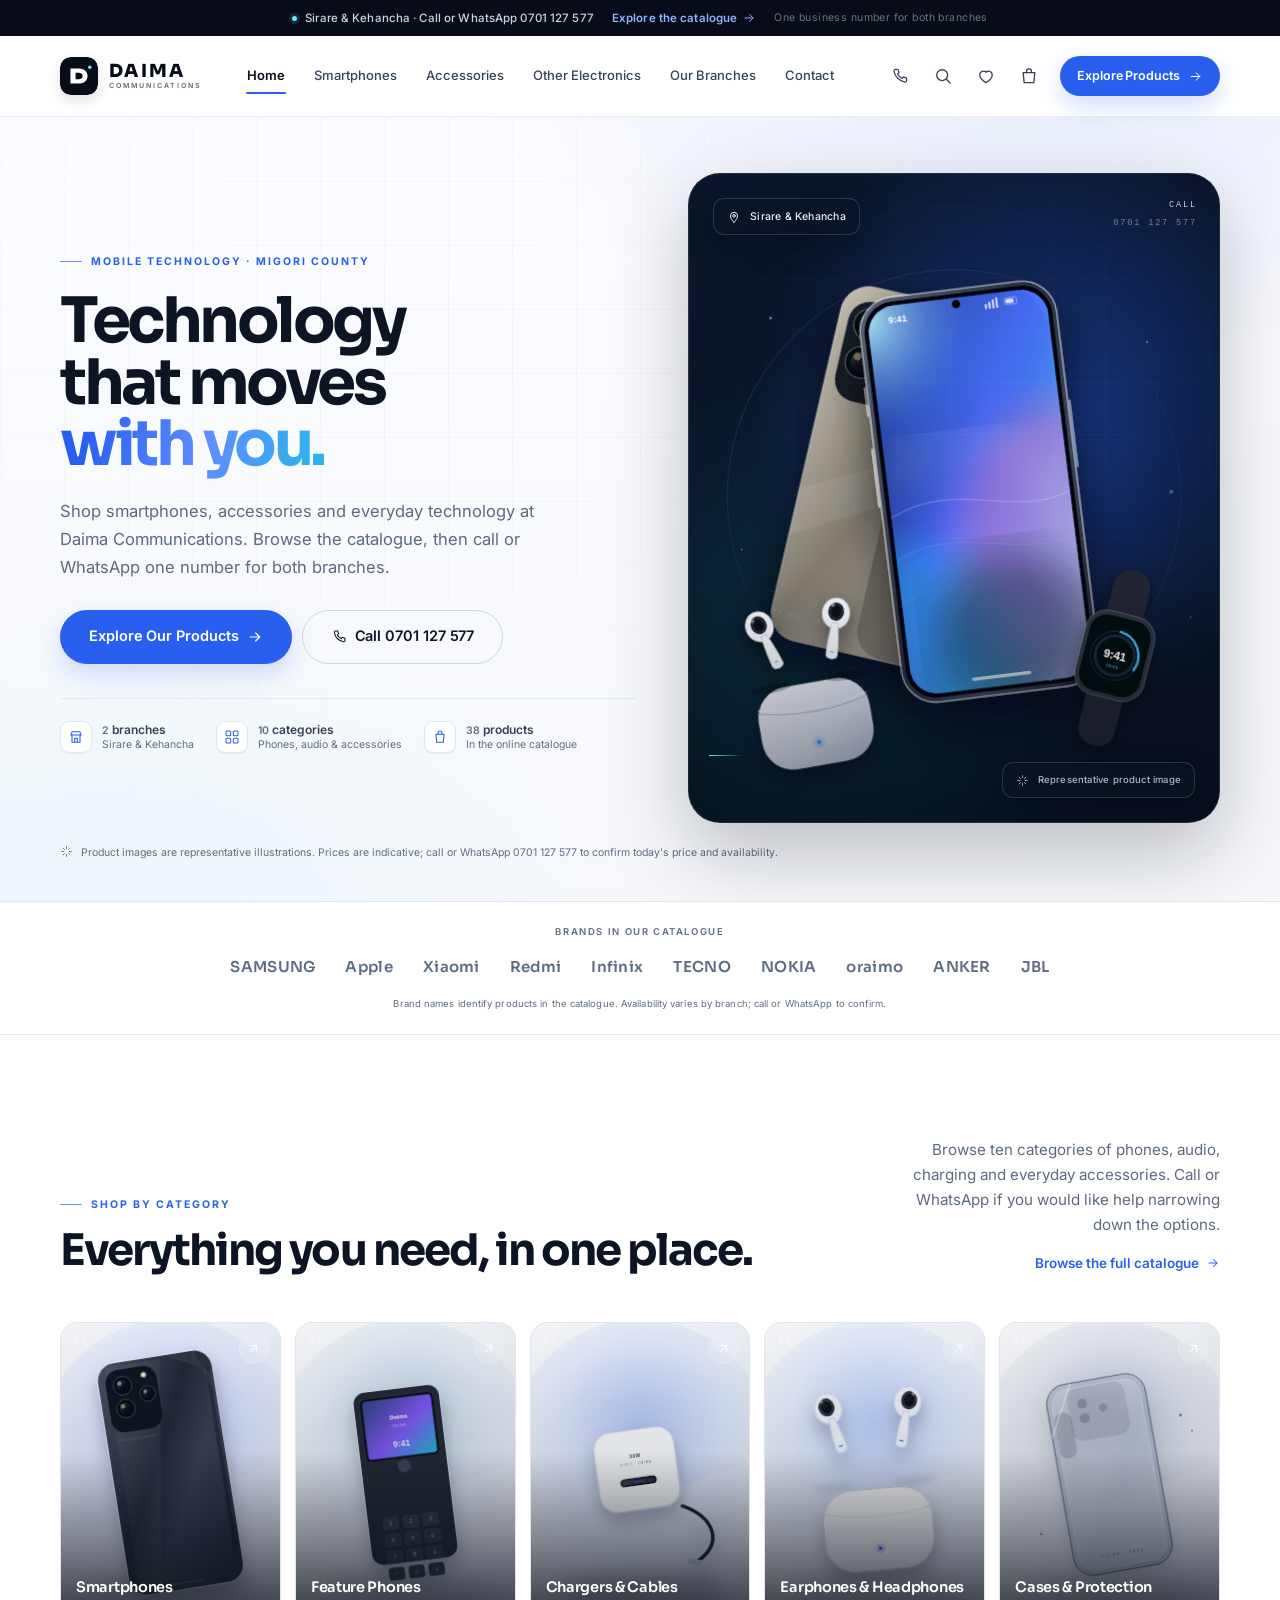
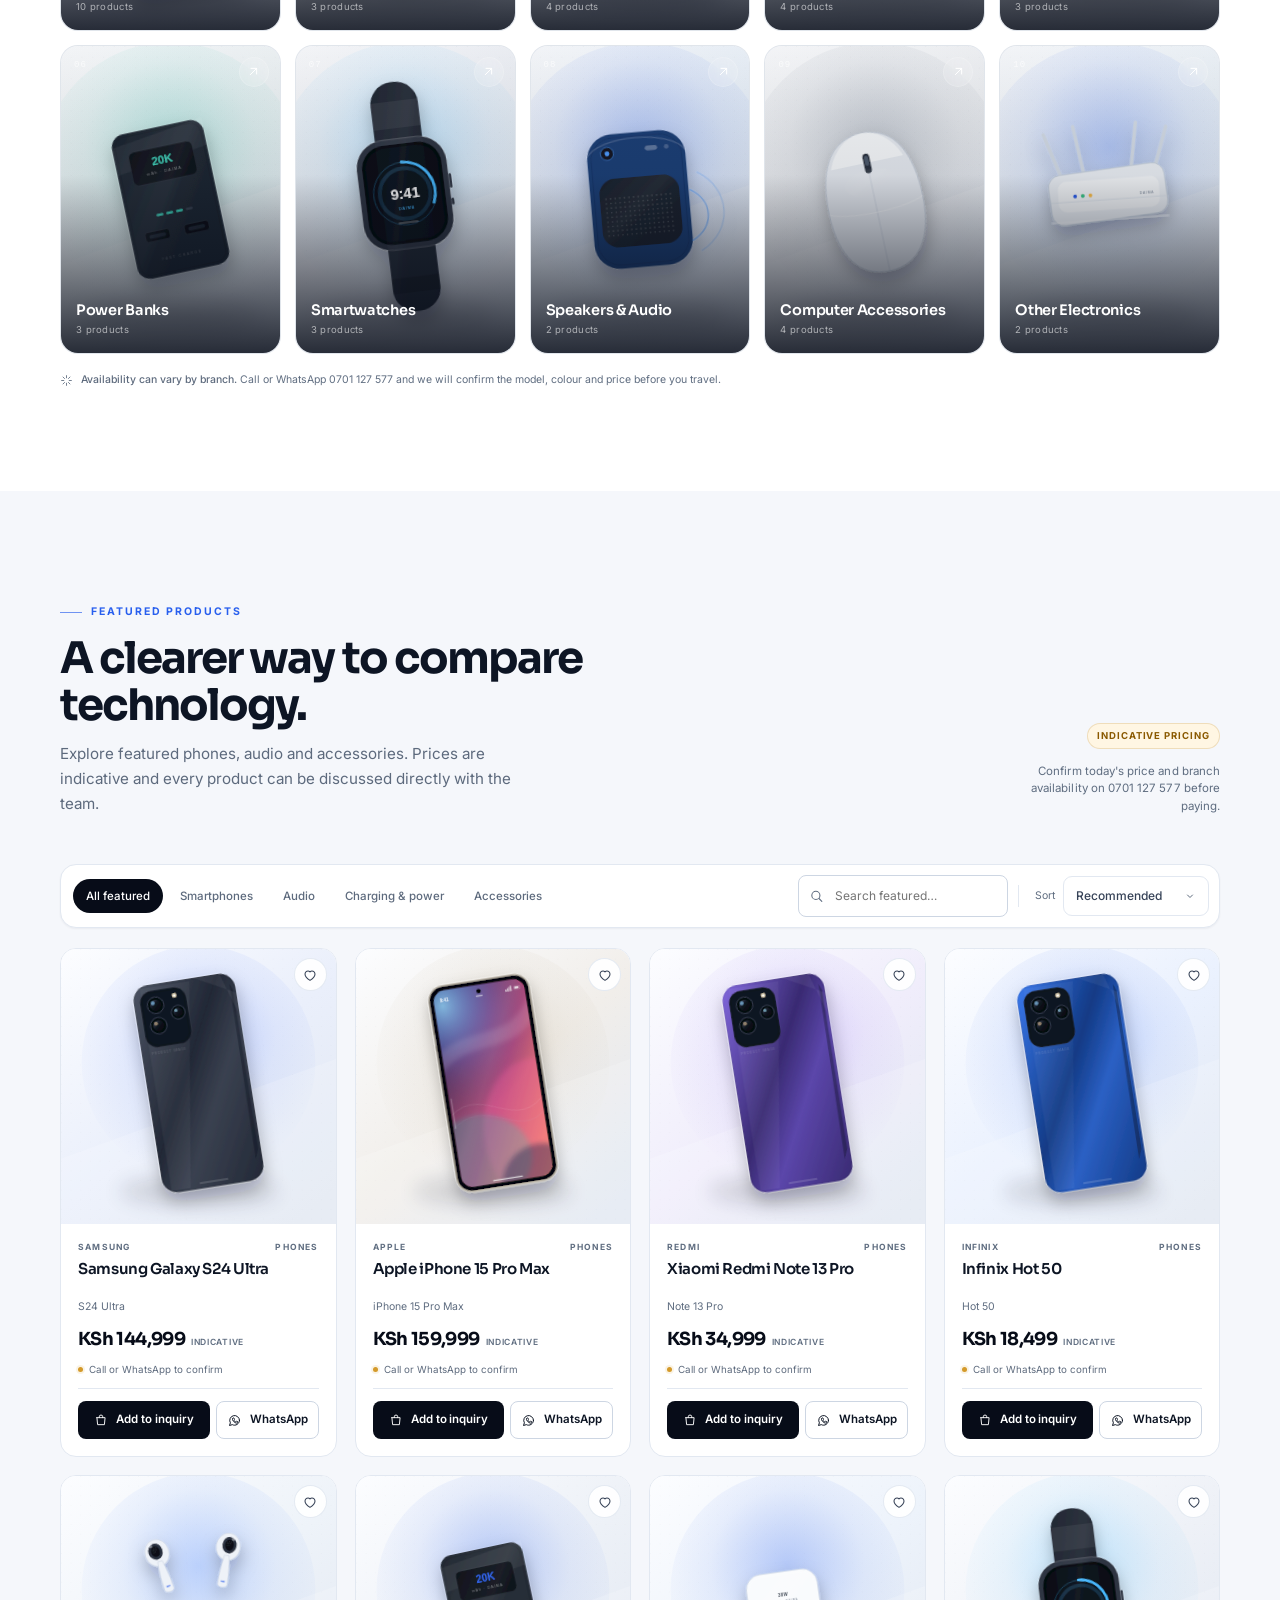
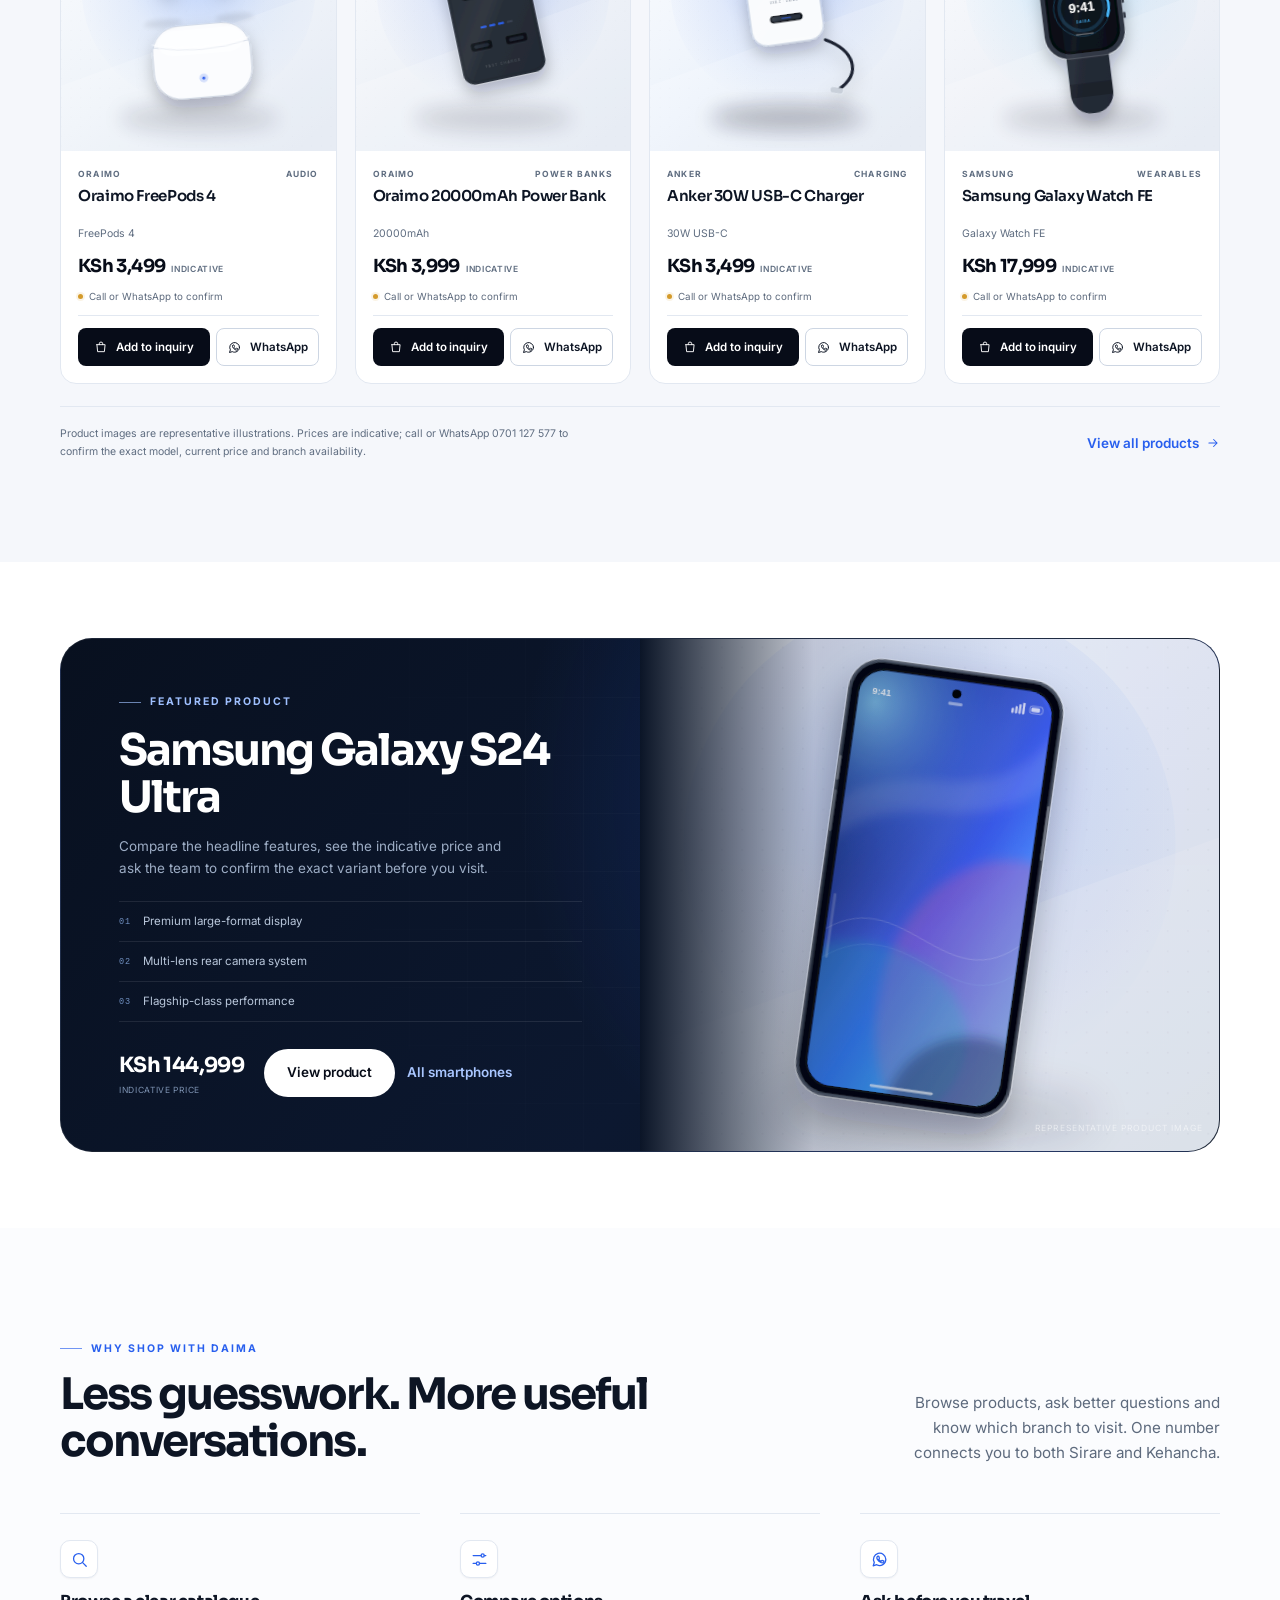
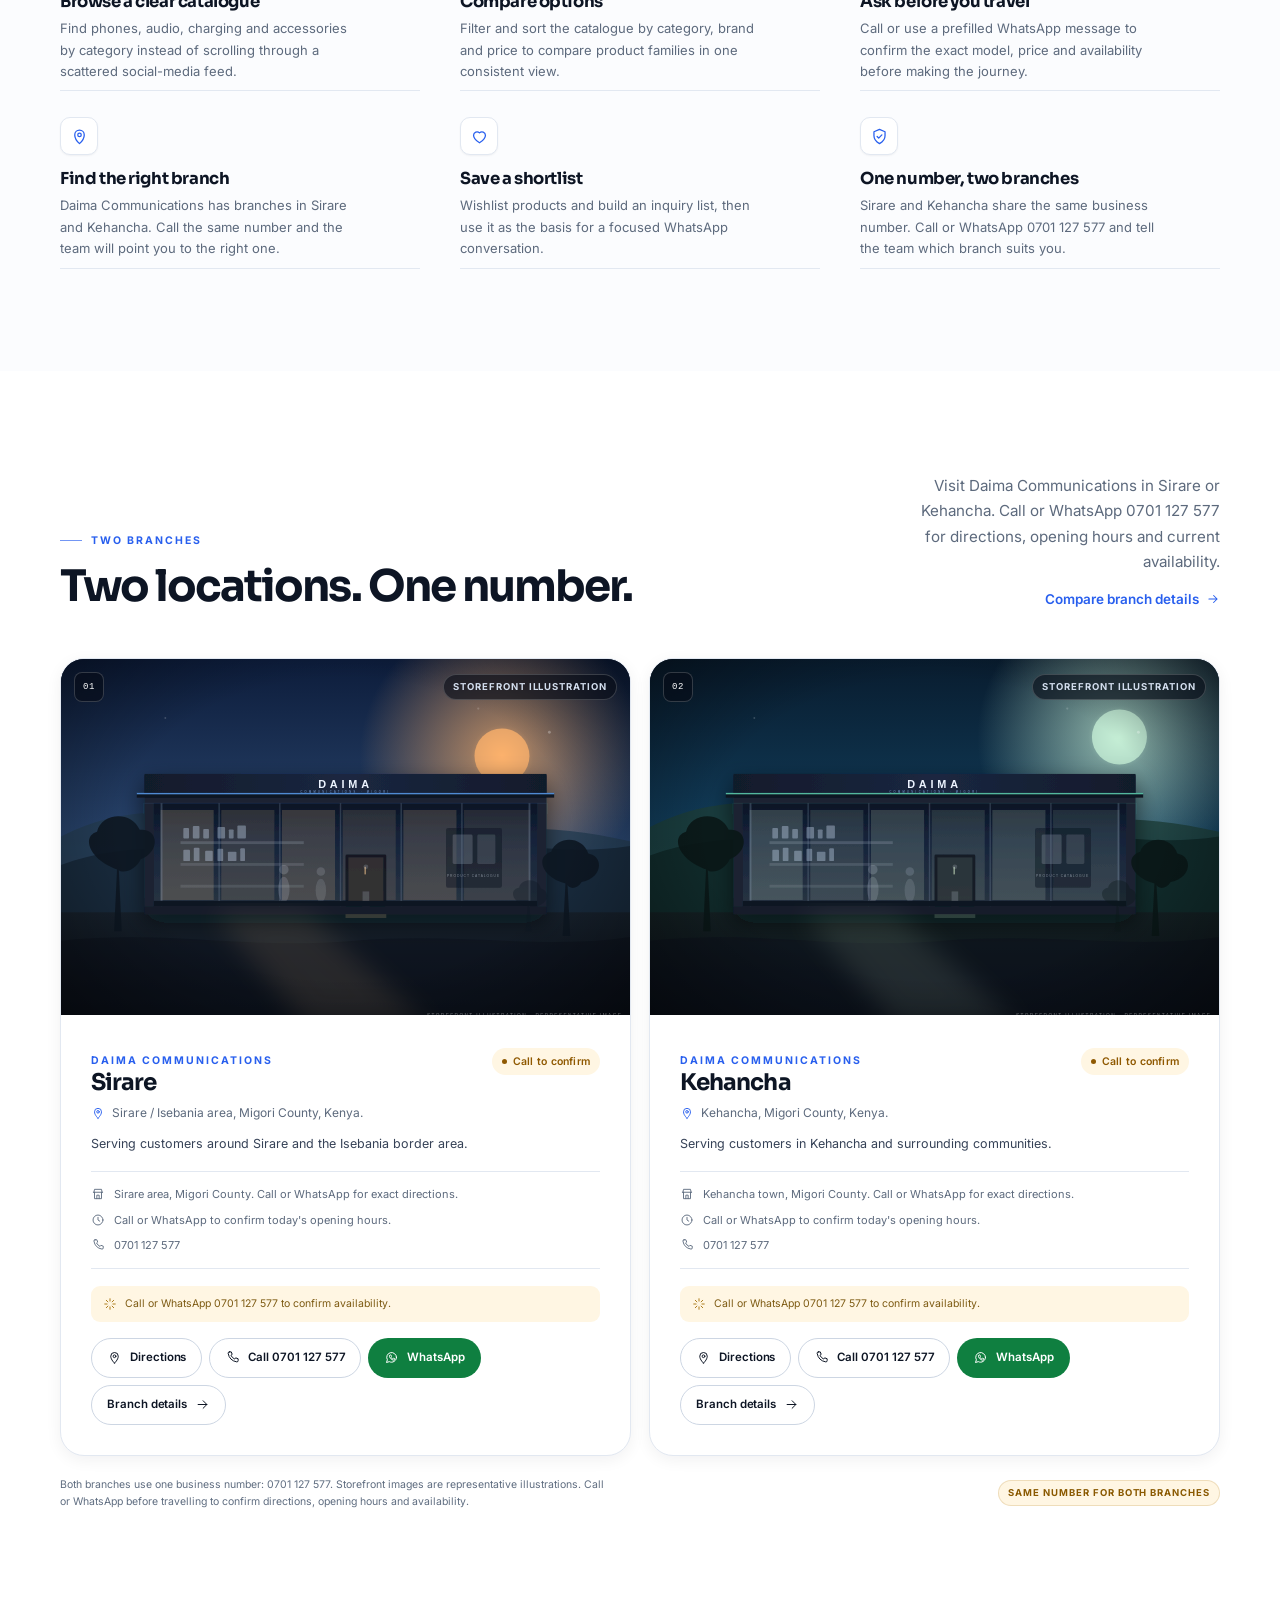
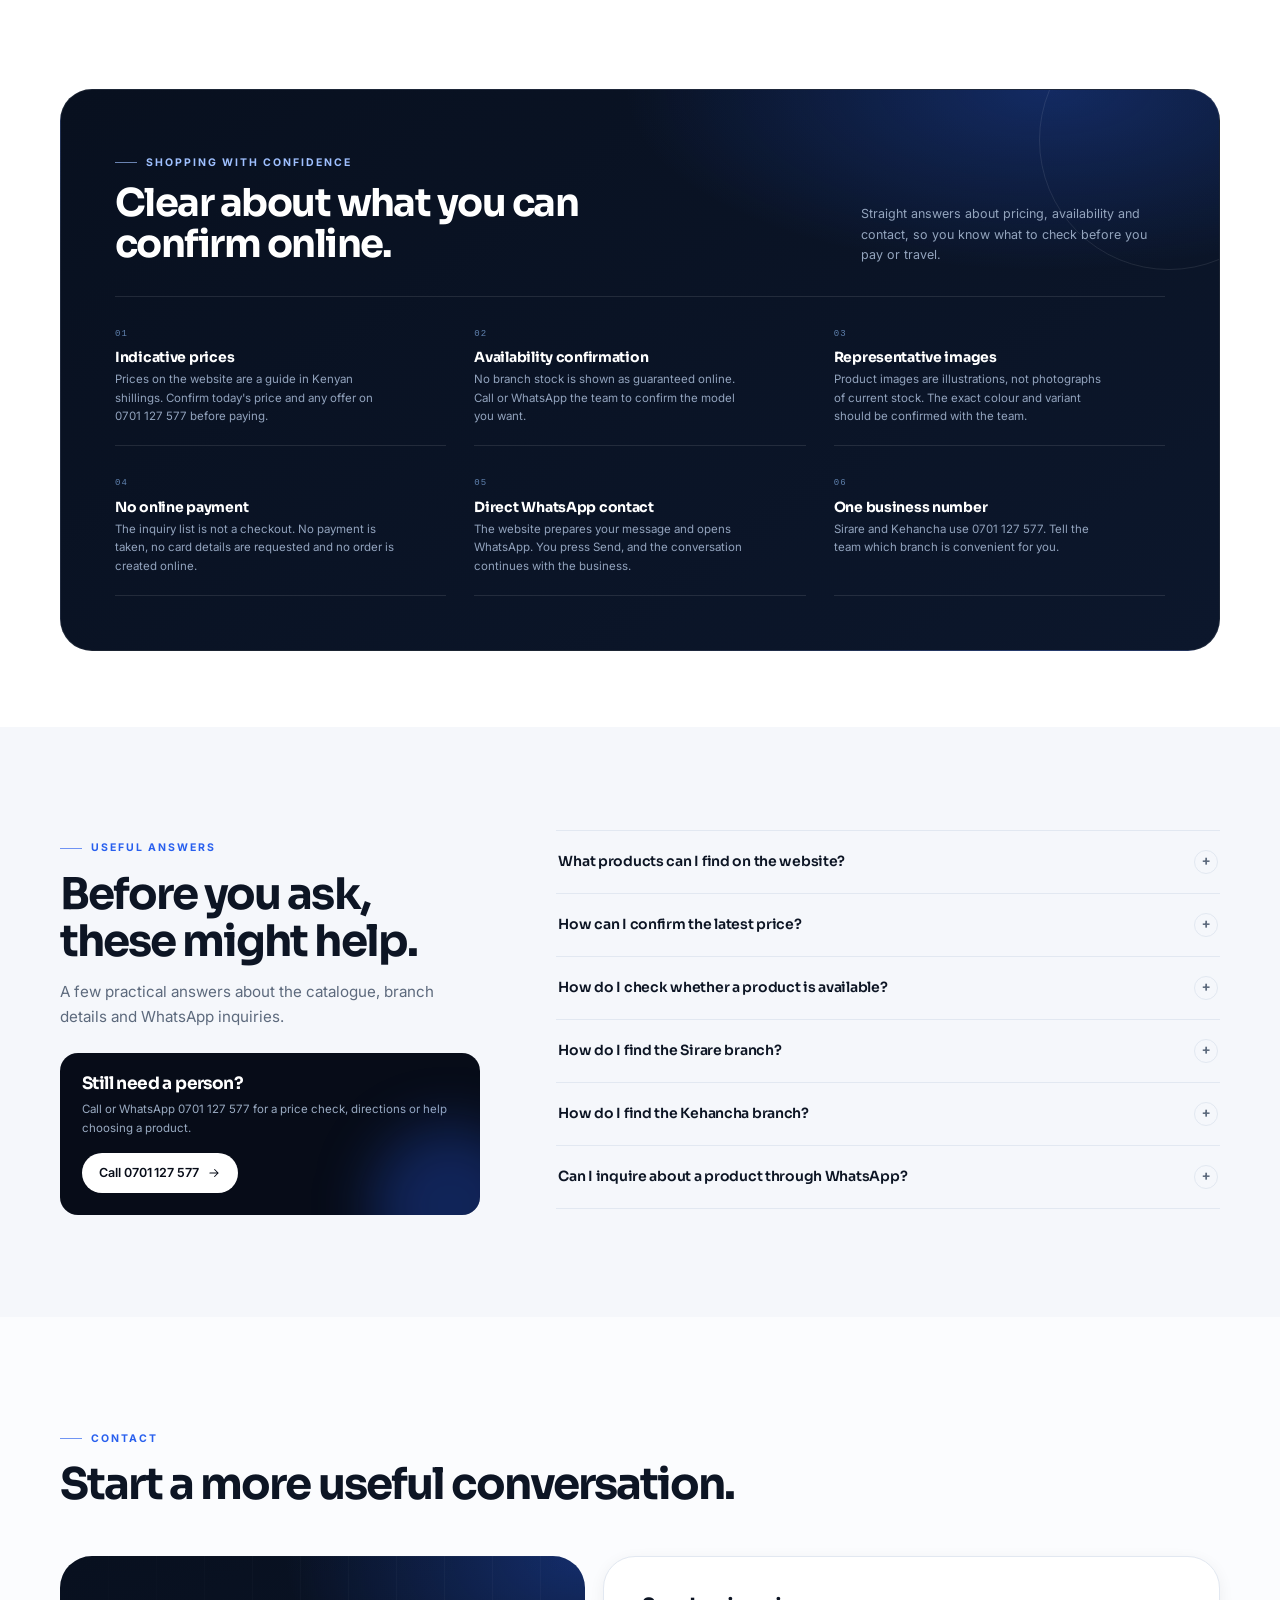
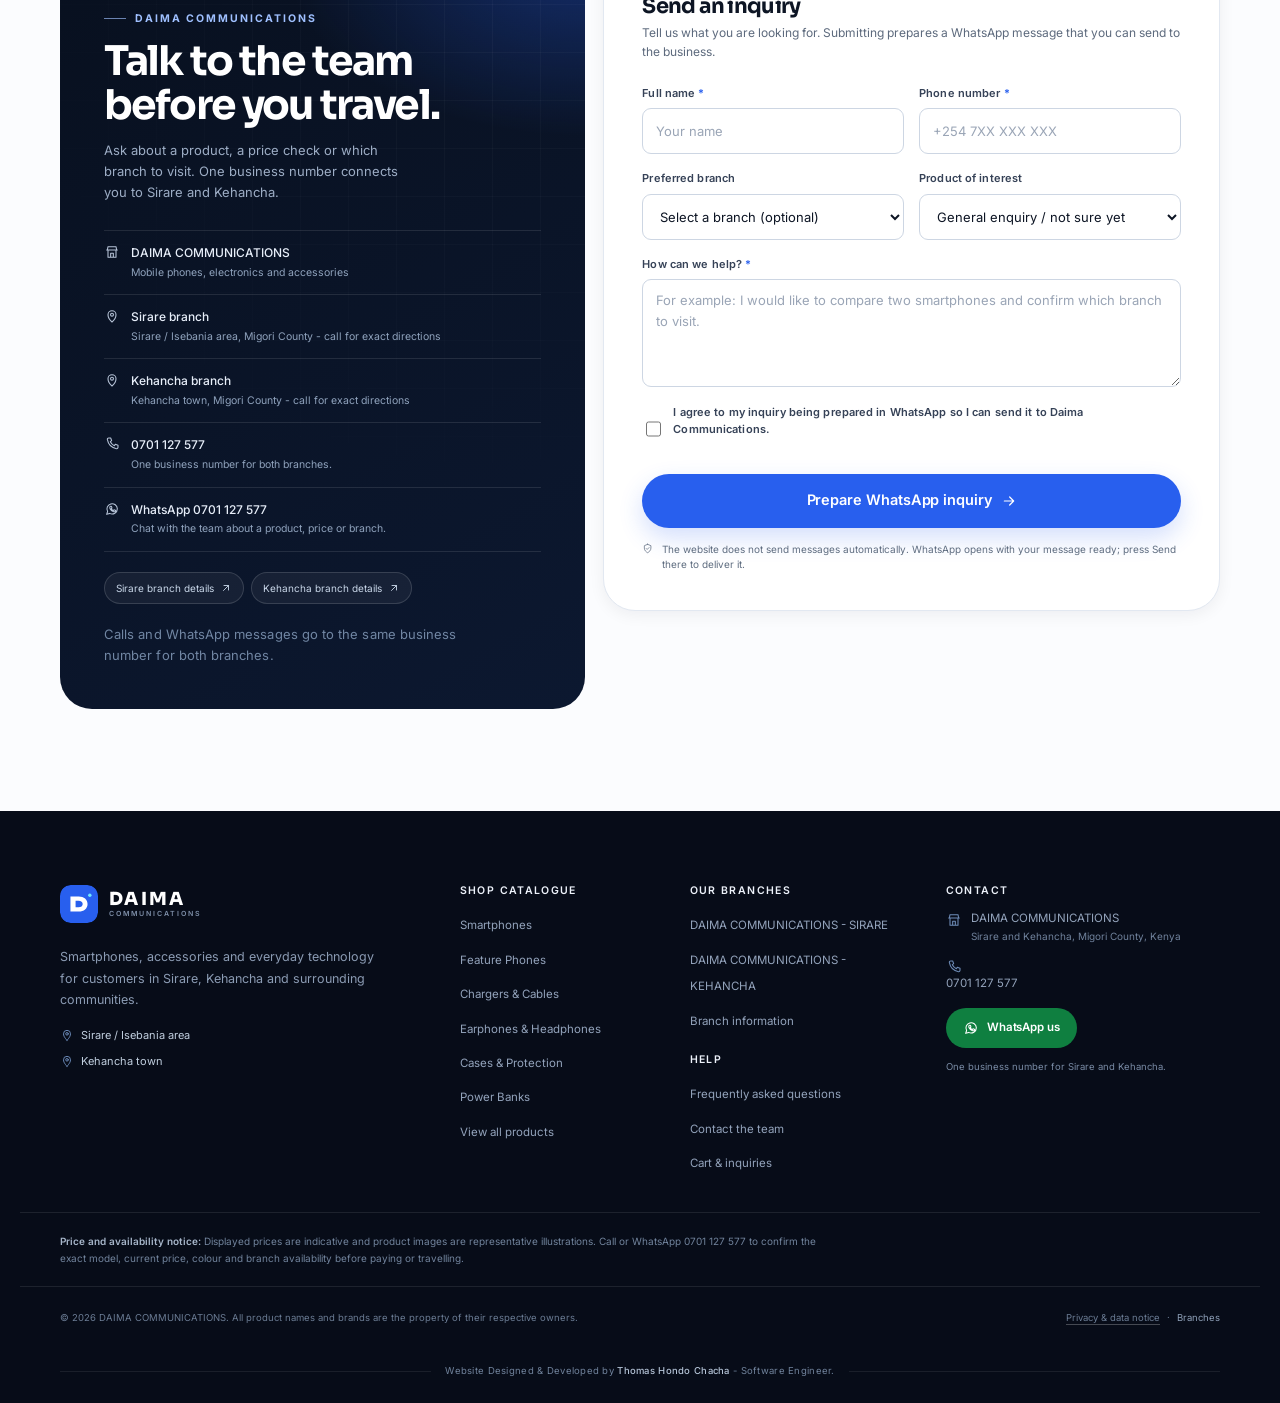
==== commit b5f7520b: "Convert site to business-facing DAIMA COMMUNICATIONS proposal site - Use 0701 127 577 for both Sirar" ====
--- a/index.html
+++ b/index.html
@@ -4,19 +4,19 @@
   <meta charset="utf-8" />
   <meta name="viewport" content="width=device-width, initial-scale=1" />
   <title>DAIMA COMMUNICATIONS — Technology That Moves With You | Sirare &amp; Kehancha</title>
-  <meta name="description" content="An independent website proposal for DAIMA COMMUNICATIONS, a mobile phone and electronics retailer serving Sirare and Kehancha in Migori County, Kenya. Explore an illustrative catalogue and connect with the business." />
+  <meta name="description" content="DAIMA COMMUNICATIONS is a mobile phone, electronics and accessories retailer in Sirare and Kehancha, Migori County. Browse the catalogue and call or WhatsApp 0701 127 577 to confirm price and availability." />
   <meta name="theme-color" content="#070c18" />
   <meta name="robots" content="index,follow" />
   <link rel="icon" href="assets/images/favicon.svg" type="image/svg+xml" />
-  <link rel="canonical" href="https://your-domain.example/" />
-
-  <!-- Open Graph / social preview placeholder. Replace after deployment. -->
+  <link rel="canonical" href="https://daima-communications-website.vercel.app/" />
+
+  <!-- Open Graph / social preview -->
   <meta property="og:type" content="website" />
   <meta property="og:site_name" content="DAIMA COMMUNICATIONS" />
-  <meta property="og:title" content="DAIMA COMMUNICATIONS — Technology That Moves With You" />
-  <meta property="og:description" content="An independent website concept for a two-branch mobile phone and electronics retailer in Migori County, Kenya. Demonstration catalogue only." />
-  <meta property="og:url" content="https://your-domain.example/" />
-  <meta property="og:image" content="https://your-domain.example/assets/images/social-card.svg" />
+  <meta property="og:title" content="DAIMA COMMUNICATIONS - Technology That Moves With You" />
+  <meta property="og:description" content="Shop smartphones, accessories and everyday technology in Sirare and Kehancha. Call or WhatsApp 0701 127 577 for price and availability." />
+  <meta property="og:url" content="https://daima-communications-website.vercel.app/" />
+  <meta property="og:image" content="https://daima-communications-website.vercel.app/assets/images/social-card.png" />
   <meta name="twitter:card" content="summary_large_image" />
 
   <link rel="preconnect" href="https://fonts.googleapis.com" />
@@ -27,7 +27,7 @@
 <body data-page="home">
   <noscript>
     <div style="padding:16px;background:#070c18;color:#fff;text-align:center;font-family:system-ui;font-size:13px">
-      This demonstration uses JavaScript for the catalogue, cart and navigation. Please enable JavaScript to explore it.
+      This website uses JavaScript for the catalogue, inquiry list and navigation. Please enable JavaScript to browse it.
     </div>
   </noscript>
 
@@ -44,53 +44,53 @@
             <span class="eyebrow hero-eyebrow">Mobile technology · Migori County</span>
             <h1 id="hero-title">Technology<br />that moves<br /><span class="accent">with you.</span></h1>
             <p class="hero-lede">
-              Explore smartphones, accessories and everyday technology, with convenient ways to discover products and connect with Daima Communications.
+              Shop smartphones, accessories and everyday technology at Daima Communications. Browse the catalogue, then call or WhatsApp one number for both branches.
             </p>
             <div class="hero-actions">
               <a class="btn btn-primary btn-lg" href="products.html">
                 Explore Our Products
                 <svg class="icon icon--arrow" width="16" height="16" viewBox="0 0 24 24" fill="none" stroke="currentColor" stroke-width="1.8" stroke-linecap="round" stroke-linejoin="round" aria-hidden="true"><path d="M5 12h14M13 6l6 6-6 6"/></svg>
               </a>
-              <a class="btn btn-ghost btn-lg" href="branches.html">
-                <svg class="icon" width="16" height="16" viewBox="0 0 24 24" fill="none" stroke="currentColor" stroke-width="1.6" stroke-linecap="round" stroke-linejoin="round" aria-hidden="true"><path d="M12 21s6-5.4 6-11a6 6 0 1 0-12 0c0 5.6 6 11 6 11Z"/><circle cx="12" cy="10" r="2.2"/></svg>
-                Find Your Nearest Branch
+              <a class="btn btn-ghost btn-lg" href="tel:+254701127577">
+                <svg class="icon" width="16" height="16" viewBox="0 0 24 24" fill="none" stroke="currentColor" stroke-width="1.6" stroke-linecap="round" stroke-linejoin="round" aria-hidden="true"><path d="M7 3h3l1.5 4-2 1.5a13 13 0 0 0 6 6l1.5-2 4 1.5v3a2 2 0 0 1-2.2 2A17 17 0 0 1 5 5.2 2 2 0 0 1 7 3Z"/></svg>
+                Call 0701 127 577
               </a>
             </div>
 
-            <div class="hero-proof" aria-label="Proposed website features">
+            <div class="hero-proof" aria-label="Daima Communications at a glance">
               <div class="hero-proof__item">
                 <span class="hero-proof__icon"><svg width="16" height="16" viewBox="0 0 24 24" fill="none" stroke="currentColor" stroke-width="1.6" stroke-linecap="round" stroke-linejoin="round" aria-hidden="true"><path d="M4 9h16M5 9l1-5h12l1 5M6 9v11h12V9M10 20v-6h4v6"/></svg></span>
-                <span class="hero-proof__text"><strong><span data-count-branches>2</span> proposed branches</strong><span>Sirare &amp; Kehancha</span></span>
+                <span class="hero-proof__text"><strong><span data-count-branches>2</span> branches</strong><span>Sirare &amp; Kehancha</span></span>
               </div>
               <div class="hero-proof__item">
                 <span class="hero-proof__icon"><svg width="16" height="16" viewBox="0 0 24 24" fill="none" stroke="currentColor" stroke-width="1.6" stroke-linecap="round" stroke-linejoin="round" aria-hidden="true"><rect x="3" y="3" width="7" height="7" rx="1.5"/><rect x="14" y="3" width="7" height="7" rx="1.5"/><rect x="3" y="14" width="7" height="7" rx="1.5"/><rect x="14" y="14" width="7" height="7" rx="1.5"/></svg></span>
-                <span class="hero-proof__text"><strong><span data-count-categories>10</span> catalogue categories</strong><span>Structured product discovery</span></span>
+                <span class="hero-proof__text"><strong><span data-count-categories>10</span> categories</strong><span>Phones, audio &amp; accessories</span></span>
               </div>
               <div class="hero-proof__item">
                 <span class="hero-proof__icon"><svg width="16" height="16" viewBox="0 0 24 24" fill="none" stroke="currentColor" stroke-width="1.6" stroke-linecap="round" stroke-linejoin="round" aria-hidden="true"><path d="M6 8h12l-1 12H7L6 8Z"/><path d="M9 8V6a3 3 0 0 1 6 0v2"/></svg></span>
-                <span class="hero-proof__text"><strong><span data-count-products>38</span> demo listings</strong><span>Illustrative sample catalogue</span></span>
+                <span class="hero-proof__text"><strong><span data-count-products>38</span> products</strong><span>In the online catalogue</span></span>
               </div>
             </div>
           </div>
 
           <div class="hero-visual">
-            <img src="assets/images/hero-composition.svg" alt="Illustrative composition of a premium smartphone, wireless earbuds and smartwatch in a midnight-navy studio setting" width="1120" height="1300" fetchpriority="high" />
+            <img src="assets/images/hero-composition.svg" alt="Illustration of a premium smartphone, wireless earbuds and smartwatch in a midnight-navy studio setting" width="1120" height="1300" fetchpriority="high" />
             <span class="hero-chip hero-chip--location">
               <svg width="14" height="14" viewBox="0 0 24 24" fill="none" stroke="currentColor" stroke-width="1.7" stroke-linecap="round" stroke-linejoin="round" aria-hidden="true"><path d="M12 21s6-5.4 6-11a6 6 0 1 0-12 0c0 5.6 6 11 6 11Z"/><circle cx="12" cy="10" r="2.2"/></svg>
               Sirare &amp; Kehancha
             </span>
             <span class="hero-chip hero-chip--note">
               <svg width="13" height="13" viewBox="0 0 24 24" fill="none" stroke="currentColor" stroke-width="1.6" stroke-linecap="round" stroke-linejoin="round" aria-hidden="true"><path d="M12 3v4M12 17v4M3 12h4M17 12h4M5.6 5.6l2.8 2.8M15.6 15.6l2.8 2.8M18.4 5.6l-2.8 2.8M8.4 15.6l-2.8 2.8"/></svg>
-              Illustrative render · not Daima stock
+              Representative product image
             </span>
-            <span class="hero-visual-tag" aria-hidden="true"><strong>Proposal</strong>2026</span>
+            <span class="hero-visual-tag" aria-hidden="true"><strong>Call</strong>0701 127 577</span>
             <span class="hero-visual-line" aria-hidden="true"></span>
           </div>
         </div>
 
         <p class="hero-disclaimer">
           <svg width="13" height="13" viewBox="0 0 24 24" fill="none" stroke="currentColor" stroke-width="1.6" stroke-linecap="round" stroke-linejoin="round" aria-hidden="true"><path d="M12 3v4M12 17v4M3 12h4M17 12h4M5.6 5.6l2.8 2.8M15.6 15.6l2.8 2.8M18.4 5.6l-2.8 2.8M8.4 15.6l-2.8 2.8"/></svg>
-          Independent website concept. Product renders are original illustrations created for this proposal — not photographs of Daima stock, and not an official brand identity.
+          Product images are representative illustrations. Prices are indicative; call or WhatsApp 0701 127 577 to confirm today's price and availability.
         </p>
       </div>
     </section>
@@ -98,13 +98,13 @@
     <!-- ================================================================
          BRAND STRIP
          ================================================================ -->
-    <section class="brand-strip" aria-label="Brands represented in the demonstration catalogue">
+    <section class="brand-strip" aria-label="Brands in the Daima Communications catalogue">
       <div class="container brand-strip-inner">
-        <p class="brand-strip-label">Brands represented in the illustrative catalogue</p>
+        <p class="brand-strip-label">Brands in our catalogue</p>
         <div class="brand-logos" aria-label="Samsung, Apple, Xiaomi, Redmi, Infinix, Tecno, Nokia, Oraimo, Anker, JBL">
           <span>SAMSUNG</span><span>Apple</span><span>Xiaomi</span><span>Redmi</span><span>Infinix</span><span>TECNO</span><span>NOKIA</span><span>oraimo</span><span>ANKER</span><span>JBL</span>
         </div>
-        <p class="brand-strip-note">Brand names identify products in this demonstration only. No dealership, partnership, warranty or endorsement is implied.</p>
+        <p class="brand-strip-note">Brand names identify products in the catalogue. Availability varies by branch; call or WhatsApp to confirm.</p>
       </div>
     </section>
 
@@ -115,11 +115,11 @@
       <div class="container">
         <div class="section-head section-head--split">
           <div class="section-head__main" data-reveal>
-            <span class="eyebrow">Catalogue structure</span>
-            <h2 class="section-title" id="categories-title">A catalogue built around how people shop.</h2>
+            <span class="eyebrow">Shop by category</span>
+            <h2 class="section-title" id="categories-title">Everything you need, in one place.</h2>
           </div>
           <div class="section-head__side" data-reveal>
-            <p class="section-lede">Ten proposed categories make it easier to move from a general need to a specific product — and to the right branch conversation.</p>
+            <p class="section-lede">Browse ten categories of phones, audio, charging and everyday accessories. Call or WhatsApp if you would like help narrowing down the options.</p>
             <a class="text-link" href="products.html">Browse the full catalogue
               <svg width="14" height="14" viewBox="0 0 24 24" fill="none" stroke="currentColor" stroke-width="1.8" stroke-linecap="round" stroke-linejoin="round" aria-hidden="true"><path d="M5 12h14M13 6l6 6-6 6"/></svg>
             </a>
@@ -130,7 +130,7 @@
 
         <p class="category-note">
           <svg width="13" height="13" viewBox="0 0 24 24" fill="none" stroke="currentColor" stroke-width="1.6" stroke-linecap="round" stroke-linejoin="round" aria-hidden="true" style="margin-top:2px;flex:none"><path d="M12 3v4M12 17v4M3 12h4M17 12h4M5.6 5.6l2.8 2.8M15.6 15.6l2.8 2.8M18.4 5.6l-2.8 2.8M8.4 15.6l-2.8 2.8"/></svg>
-          <span><strong>Proposed categories.</strong> Not every category is confirmed as currently stocked. Category counts refer to illustrative demonstration listings, not verified inventory.</span>
+          <span><strong>Availability can vary by branch.</strong> Call or WhatsApp 0701 127 577 and we will confirm the model, colour and price before you travel.</span>
         </p>
       </div>
     </section>
@@ -142,13 +142,13 @@
       <div class="container">
         <div class="section-head section-head--split">
           <div class="section-head__main" data-reveal>
-            <span class="eyebrow">Featured demo listings</span>
+            <span class="eyebrow">Featured products</span>
             <h2 class="section-title" id="featured-title">A clearer way to compare technology.</h2>
-            <p class="section-lede" style="margin-top:12px">Explore realistic sample listings with consistent product presentation, demonstration pricing and direct inquiry options.</p>
+            <p class="section-lede" style="margin-top:12px">Explore featured phones, audio and accessories. Prices are indicative and every product can be discussed directly with the team.</p>
           </div>
           <div class="section-head__side" data-reveal>
-            <span class="demo-chip demo-chip--amber">Illustrative sample data</span>
-            <p class="micro-note" style="max-width:32ch">Prices are not confirmed Daima prices. Availability must be checked with the branch.</p>
+            <span class="demo-chip demo-chip--amber">Indicative pricing</span>
+            <p class="micro-note" style="max-width:32ch">Confirm today's price and branch availability on 0701 127 577 before paying.</p>
           </div>
         </div>
 
@@ -180,8 +180,8 @@
         <div class="product-grid" id="featured-grid" aria-live="polite"></div>
 
         <div class="product-grid-note">
-          <p>All products shown are illustrative demonstration listings. Product visuals are original renders; specifications and prices must be confirmed with Daima Communications.</p>
-          <a class="text-link" href="products.html">View all demonstration products
+          <p>Product images are representative illustrations. Prices are indicative; call or WhatsApp 0701 127 577 to confirm the exact model, current price and branch availability.</p>
+          <a class="text-link" href="products.html">View all products
             <svg width="14" height="14" viewBox="0 0 24 24" fill="none" stroke="currentColor" stroke-width="1.8" stroke-linecap="round" stroke-linejoin="round" aria-hidden="true"><path d="M5 12h14M13 6l6 6-6 6"/></svg>
           </a>
         </div>
@@ -195,26 +195,26 @@
       <div class="container">
         <div class="spotlight" data-reveal>
           <div class="spotlight-copy">
-            <span class="eyebrow eyebrow--light">Featured demonstration listing</span>
-            <h2 id="spotlight-title">Make the flagship feel flagship.</h2>
-            <p>A premium product deserves more than a price tag. This concept shows how strong imagery, structured detail and a direct branch conversation can work together.</p>
+            <span class="eyebrow eyebrow--light">Featured product</span>
+            <h2 id="spotlight-title">Flagship technology, clearly presented.</h2>
+            <p>Compare the headline features, see the indicative price and ask the team to confirm the exact variant before you visit.</p>
             <div class="spotlight-features">
-              <div class="spotlight-feature"><span>01</span><span>Large AMOLED-class display — confirm exact specification</span></div>
-              <div class="spotlight-feature"><span>02</span><span>Multi-lens rear camera system — confirm variant</span></div>
-              <div class="spotlight-feature"><span>03</span><span>Built-in stylus form factor — confirm model</span></div>
+              <div class="spotlight-feature"><span>01</span><span>Large AMOLED-class display - confirm exact specification</span></div>
+              <div class="spotlight-feature"><span>02</span><span>Multi-lens rear camera system - confirm variant</span></div>
+              <div class="spotlight-feature"><span>03</span><span>Built-in stylus form factor - confirm model</span></div>
             </div>
             <div class="spotlight-actions">
               <div class="spotlight-price">
                 <strong data-spotlight-price>KSh 144,999</strong>
-                <span>illustrative demo price</span>
-              </div>
-              <a class="btn btn-light" href="product.html?id=p01" data-spotlight-link>View demo listing</a>
+                <span>indicative price</span>
+              </div>
+              <a class="btn btn-light" href="product.html?id=p01" data-spotlight-link>View product</a>
               <a class="text-link text-link--light" href="products.html?category=smartphones">All smartphones</a>
             </div>
           </div>
           <div class="spotlight-media">
-            <img src="assets/images/galaxy-s24-ultra-alt.svg" alt="Illustrative front view of a premium Samsung-style smartphone — demonstration render" width="800" height="800" loading="lazy" />
-            <span class="spotlight-media__tag">Illustrative render · demo listing</span>
+            <img src="assets/images/galaxy-s24-ultra-alt.svg" alt="Front view of a premium Samsung-style smartphone" width="800" height="800" loading="lazy" />
+            <span class="spotlight-media__tag">Representative product image</span>
           </div>
         </div>
       </div>
@@ -227,44 +227,44 @@
       <div class="container">
         <div class="section-head section-head--split">
           <div class="section-head__main" data-reveal>
-            <span class="eyebrow">Why a digital storefront</span>
+            <span class="eyebrow">Why shop with Daima</span>
             <h2 class="section-title" id="why-title">Less guesswork. More useful conversations.</h2>
           </div>
           <div class="section-head__side" data-reveal>
-            <p class="section-lede">The purpose of this proposal is practical: help customers discover options, ask better questions and arrive at the right branch.</p>
+            <p class="section-lede">Browse products, ask better questions and know which branch to visit. One number connects you to both Sirare and Kehancha.</p>
           </div>
         </div>
 
         <div class="benefit-grid">
           <article class="benefit" data-reveal>
             <span class="benefit-icon"><svg width="19" height="19" viewBox="0 0 24 24" fill="none" stroke="currentColor" stroke-width="1.6" stroke-linecap="round" stroke-linejoin="round" aria-hidden="true"><circle cx="11" cy="11" r="6.5"/><path d="m16 16 4.5 4.5"/></svg></span>
-            <h3>Discover products conveniently</h3>
-            <p>Browse a structured catalogue by category, brand and price instead of relying on a scattered social-media feed.</p>
+            <h3>Browse a clear catalogue</h3>
+            <p>Find phones, audio, charging and accessories by category instead of scrolling through a scattered social-media feed.</p>
           </article>
           <article class="benefit" data-reveal>
             <span class="benefit-icon"><svg width="19" height="19" viewBox="0 0 24 24" fill="none" stroke="currentColor" stroke-width="1.6" stroke-linecap="round" stroke-linejoin="round" aria-hidden="true"><path d="M4 7h10M18 7h2M4 17h4M12 17h8"/><circle cx="16" cy="7" r="2"/><circle cx="10" cy="17" r="2"/></svg></span>
-            <h3>Compare available options</h3>
-            <p>Filter and sort listings to compare product families, price bands and categories in one consistent view.</p>
+            <h3>Compare options</h3>
+            <p>Filter and sort the catalogue by category, brand and price to compare product families in one consistent view.</p>
           </article>
           <article class="benefit" data-reveal>
             <span class="benefit-icon"><svg width="19" height="19" viewBox="0 0 24 24" fill="none" stroke="currentColor" stroke-width="1.6" stroke-linecap="round" stroke-linejoin="round" aria-hidden="true"><path d="M20 11.7a7.8 7.8 0 0 1-11.5 6.9L4 20l1.4-4.3A7.8 7.8 0 1 1 20 11.7Z"/><path d="M9.2 8.4c.3-.6.6-.6.9-.6h.5c.2 0 .4 0 .6.5l.7 1.7c.1.2 0 .4-.1.6l-.5.6c-.2.2-.3.4-.1.7a6.6 6.6 0 0 0 2.4 2.2c.3.2.5.1.7-.1l.6-.7c.2-.2.4-.3.6-.2l1.6.7c.3.1.5.2.5.4a2 2 0 0 1-1.4 1.9 3.7 3.7 0 0 1-2.4-.3 10.5 10.5 0 0 1-4.5-4 4 4 0 0 1-.6-2.4Z"/></svg></span>
             <h3>Ask before you travel</h3>
-            <p>Use a prefilled WhatsApp enquiry or contact form to confirm details with the team before making the journey.</p>
+            <p>Call or use a prefilled WhatsApp message to confirm the exact model, price and availability before making the journey.</p>
           </article>
           <article class="benefit" data-reveal>
             <span class="benefit-icon"><svg width="19" height="19" viewBox="0 0 24 24" fill="none" stroke="currentColor" stroke-width="1.6" stroke-linecap="round" stroke-linejoin="round" aria-hidden="true"><path d="M12 21s6-5.4 6-11a6 6 0 1 0-12 0c0 5.6 6 11 6 11Z"/><circle cx="12" cy="10" r="2.2"/></svg></span>
-            <h3>Find the relevant branch</h3>
-            <p>Two branch pathways — Sirare and Kehancha — with clear placeholders for the details that still need verification.</p>
+            <h3>Find the right branch</h3>
+            <p>Daima Communications has branches in Sirare and Kehancha. Call the same number and the team will point you to the right one.</p>
           </article>
           <article class="benefit" data-reveal>
             <span class="benefit-icon"><svg width="19" height="19" viewBox="0 0 24 24" fill="none" stroke="currentColor" stroke-width="1.6" stroke-linecap="round" stroke-linejoin="round" aria-hidden="true"><path d="M12 20s-7.5-4.6-7.5-9.6A4.4 4.4 0 0 1 12 7.4a4.4 4.4 0 0 1 7.5 3C19.5 15.4 12 20 12 20Z"/></svg></span>
-            <h3>Save a useful shortlist</h3>
-            <p>Wishlist products and build a demonstration cart, then use it as the basis for a focused availability inquiry.</p>
+            <h3>Save a shortlist</h3>
+            <p>Wishlist products and build an inquiry list, then use it as the basis for a focused WhatsApp conversation.</p>
           </article>
           <article class="benefit" data-reveal>
             <span class="benefit-icon"><svg width="19" height="19" viewBox="0 0 24 24" fill="none" stroke="currentColor" stroke-width="1.6" stroke-linecap="round" stroke-linejoin="round" aria-hidden="true"><path d="M12 3 5 6v5c0 5 3.4 8 7 10 3.6-2 7-5 7-10V6l-7-3Z"/><path d="m9 12 2 2 4-4"/></svg></span>
-            <h3>Clear about what is verified</h3>
-            <p>Demo prices, illustrative specifications and unverified stock are labelled honestly throughout the experience.</p>
+            <h3>One number, two branches</h3>
+            <p>Sirare and Kehancha share the same business number. Call or WhatsApp 0701 127 577 and tell the team which branch suits you.</p>
           </article>
         </div>
       </div>
@@ -277,11 +277,11 @@
       <div class="container">
         <div class="section-head section-head--split">
           <div class="section-head__main" data-reveal>
-            <span class="eyebrow">Multi-branch experience</span>
-            <h2 class="section-title" id="branches-title">Two locations. One clearer starting point.</h2>
+            <span class="eyebrow">Two branches</span>
+            <h2 class="section-title" id="branches-title">Two locations. One number.</h2>
           </div>
           <div class="section-head__side" data-reveal>
-            <p class="section-lede">Sirare and Kehancha are presented as separate branch pathways, so customers can choose the right conversation before travelling.</p>
+            <p class="section-lede">Visit Daima Communications in Sirare or Kehancha. Call or WhatsApp 0701 127 577 for directions, opening hours and current availability.</p>
             <a class="text-link" href="branches.html">Compare branch details
               <svg width="14" height="14" viewBox="0 0 24 24" fill="none" stroke="currentColor" stroke-width="1.8" stroke-linecap="round" stroke-linejoin="round" aria-hidden="true"><path d="M5 12h14M13 6l6 6-6 6"/></svg>
             </a>
@@ -291,8 +291,8 @@
         <div class="branch-grid" id="home-branches"></div>
 
         <div class="branch-note">
-          <p>Branch imagery consists of concept illustrations, not photographs of the actual premises. Street addresses, opening hours, phone numbers and per-branch stock have not been supplied and are clearly marked as placeholders.</p>
-          <span class="demo-chip demo-chip--amber">Details to be verified</span>
+          <p>Both branches use one business number: 0701 127 577. Storefront images are representative illustrations. Call or WhatsApp before travelling to confirm directions, opening hours and availability.</p>
+          <span class="demo-chip demo-chip--amber">Same number for both branches</span>
         </div>
       </div>
     </section>
@@ -305,41 +305,41 @@
         <div class="transparency" data-reveal>
           <div class="transparency-head">
             <div>
-              <span class="eyebrow eyebrow--light">Transparency by design</span>
-              <h2 id="transparency-title">Clear about what this demonstration is — and is not.</h2>
-            </div>
-            <p>Trust is part of the product experience. This concept avoids invented prices, stock claims and customer reviews.</p>
+              <span class="eyebrow eyebrow--light">Shopping with confidence</span>
+              <h2 id="transparency-title">Clear about what you can confirm online.</h2>
+            </div>
+            <p>Straight answers about pricing, availability and contact, so you know what to check before you pay or travel.</p>
           </div>
           <div class="transparency-grid">
             <div class="transparency-item">
               <span class="transparency-item__num">01</span>
-              <h3>Demonstration prices</h3>
-              <p>Every price is an illustrative sample in Kenyan shillings. The business can replace it with confirmed pricing at any time.</p>
+              <h3>Indicative prices</h3>
+              <p>Prices on the website are a guide in Kenyan shillings. Confirm today's price and any offer on 0701 127 577 before paying.</p>
             </div>
             <div class="transparency-item">
               <span class="transparency-item__num">02</span>
-              <h3>Unverified availability</h3>
-              <p>Product cards direct customers to confirm stock with a branch. No branch is shown as holding stock without verified data.</p>
+              <h3>Availability confirmation</h3>
+              <p>No branch stock is shown as guaranteed online. Call or WhatsApp the team to confirm the model you want.</p>
             </div>
             <div class="transparency-item">
               <span class="transparency-item__num">03</span>
-              <h3>Original visual assets</h3>
-              <p>Product images are vector illustrations made for this proposal, not photographs of Daima's actual stock or premises.</p>
+              <h3>Representative images</h3>
+              <p>Product images are illustrations, not photographs of current stock. The exact colour and variant should be confirmed with the team.</p>
             </div>
             <div class="transparency-item">
               <span class="transparency-item__num">04</span>
-              <h3>No fabricated reviews</h3>
-              <p>There are no invented testimonials, customer photos or ratings anywhere on this website concept.</p>
+              <h3>No online payment</h3>
+              <p>The inquiry list is not a checkout. No payment is taken, no card details are requested and no order is created online.</p>
             </div>
             <div class="transparency-item">
               <span class="transparency-item__num">05</span>
-              <h3>No online payment</h3>
-              <p>The cart is an inquiry tool. No payment is taken, no card details are requested and no checkout is implied.</p>
+              <h3>Direct WhatsApp contact</h3>
+              <p>The website prepares your message and opens WhatsApp. You press Send, and the conversation continues with the business.</p>
             </div>
             <div class="transparency-item">
               <span class="transparency-item__num">06</span>
-              <h3>Frontend demonstration</h3>
-              <p>Inquiries are stored in this browser only until a secure backend is connected. The dashboard is a frontend prototype.</p>
+              <h3>One business number</h3>
+              <p>Sirare and Kehancha use 0701 127 577. Tell the team which branch is convenient for you.</p>
             </div>
           </div>
         </div>
@@ -355,11 +355,11 @@
           <div class="faq-aside" data-reveal>
             <span class="eyebrow">Useful answers</span>
             <h2 class="section-title" id="faq-title">Before you ask, these might help.</h2>
-            <p class="section-lede" style="margin-top:14px">A few practical answers about the demonstration catalogue, branch details and inquiries.</p>
+            <p class="section-lede" style="margin-top:14px">A few practical answers about the catalogue, branch details and WhatsApp inquiries.</p>
             <div class="faq-help-card">
               <h3>Still need a person?</h3>
-              <p>Use the contact form to test the inquiry workflow, or check the branch page for the configured contact channels.</p>
-              <a class="btn btn-light btn-sm" href="#contact">Go to contact
+              <p>Call or WhatsApp 0701 127 577 for a price check, directions or help choosing a product.</p>
+              <a class="btn btn-light btn-sm" href="tel:+254701127577">Call 0701 127 577
                 <svg width="14" height="14" viewBox="0 0 24 24" fill="none" stroke="currentColor" stroke-width="1.8" stroke-linecap="round" stroke-linejoin="round" aria-hidden="true"><path d="M5 12h14M13 6l6 6-6 6"/></svg>
               </a>
             </div>
@@ -368,27 +368,27 @@
           <div class="faq-list" data-reveal>
             <details class="faq-item">
               <summary>What products can I find on the website?<span class="faq-icon" aria-hidden="true">+</span></summary>
-              <div class="faq-answer"><p>The demonstration catalogue groups products into smartphones, feature phones, chargers and cables, earphones and headphones, cases and protection, power banks, smartwatches, speakers, computer accessories and other electronics. These are proposed categories; not every category is confirmed as currently stocked.</p></div>
+              <div class="faq-answer"><p>The catalogue groups products into smartphones, feature phones, chargers and cables, earphones and headphones, cases and protection, power banks, smartwatches, speakers, computer accessories and other electronics. The range can vary by branch, so call or WhatsApp to confirm the model you want.</p></div>
             </details>
             <details class="faq-item">
               <summary>How can I confirm the latest price?<span class="faq-icon" aria-hidden="true">+</span></summary>
-              <div class="faq-answer"><p>Prices shown here are illustrative demonstration prices only. Contact the relevant branch — once a verified phone or WhatsApp number is configured — and quote the product name and model. Confirm the exact price before making a purchase.</p></div>
+              <div class="faq-answer"><p>Prices shown online are indicative. Call or WhatsApp 0701 127 577, quote the product name and model, and the team will confirm today's price before you pay.</p></div>
             </details>
             <details class="faq-item">
               <summary>How do I check whether a product is available?<span class="faq-icon" aria-hidden="true">+</span></summary>
-              <div class="faq-answer"><p>Use the “Ask on WhatsApp” action where configured, or submit the demonstration inquiry form. No branch stock is verified in this concept, so every listing asks you to contact the branch to confirm availability.</p></div>
+              <div class="faq-answer"><p>Call or WhatsApp 0701 127 577 with the product name and preferred branch. The team will confirm whether it is available in Sirare or Kehancha. The website does not show live branch stock.</p></div>
             </details>
             <details class="faq-item">
               <summary>How do I find the Sirare branch?<span class="faq-icon" aria-hidden="true">+</span></summary>
-              <div class="faq-answer"><p>Open the <a href="branches.html#sirare">Sirare branch details</a> and use the directions action, which opens a Google Maps search for the Sirare / Isebania area. The exact street address has not been supplied and is marked “to be confirmed” — call or message before travelling.</p></div>
+              <div class="faq-answer"><p>Open the <a href="branches.html#sirare">Sirare branch details</a> to see the area and start a directions search. Call 0701 127 577 for exact directions and today's opening hours before travelling.</p></div>
             </details>
             <details class="faq-item">
               <summary>How do I find the Kehancha branch?<span class="faq-icon" aria-hidden="true">+</span></summary>
-              <div class="faq-answer"><p>Open the <a href="branches.html#kehancha">Kehancha branch details</a> and use the directions action to search Kehancha town. As with Sirare, the precise address, hours and phone number are placeholders pending confirmation from the business.</p></div>
+              <div class="faq-answer"><p>Open the <a href="branches.html#kehancha">Kehancha branch details</a> and use the directions action to search Kehancha town. Call 0701 127 577 for exact directions and current opening hours.</p></div>
             </details>
             <details class="faq-item">
               <summary>Can I inquire about a product through WhatsApp?<span class="faq-icon" aria-hidden="true">+</span></summary>
-              <div class="faq-answer"><p>Yes — when a verified business WhatsApp number is configured. The website builds a prefilled message containing the product, model, demonstration price and preferred branch so the conversation starts clearly. Until a number is added, WhatsApp buttons remain disabled and the configuration note is visible.</p></div>
+              <div class="faq-answer"><p>Yes. Call or WhatsApp 0701 127 577. The same number serves both branches, and the website can prepare a message with the product, preferred branch and your question so the conversation starts clearly.</p></div>
             </details>
           </div>
         </div>
@@ -411,7 +411,7 @@
           <aside class="contact-panel" data-reveal>
             <span class="eyebrow eyebrow--light">Daima Communications</span>
             <h2>Talk to the team before you travel.</h2>
-            <p>Ask about a product, a price check or which branch to visit. The proposed workflow keeps the conversation focused on what the customer actually needs.</p>
+            <p>Ask about a product, a price check or which branch to visit. One business number connects you to Sirare and Kehancha.</p>
 
             <div class="contact-rows">
               <div class="contact-row">
@@ -420,19 +420,19 @@
               </div>
               <div class="contact-row">
                 <svg width="16" height="16" viewBox="0 0 24 24" fill="none" stroke="currentColor" stroke-width="1.6" stroke-linecap="round" stroke-linejoin="round" aria-hidden="true"><path d="M12 21s6-5.4 6-11a6 6 0 1 0-12 0c0 5.6 6 11 6 11Z"/><circle cx="12" cy="10" r="2.2"/></svg>
-                <div><strong>Sirare branch</strong><span>Sirare / Isebania area, Migori County — address to be confirmed</span></div>
+                <div><strong>Sirare branch</strong><span>Sirare / Isebania area, Migori County - call for exact directions</span></div>
               </div>
               <div class="contact-row">
                 <svg width="16" height="16" viewBox="0 0 24 24" fill="none" stroke="currentColor" stroke-width="1.6" stroke-linecap="round" stroke-linejoin="round" aria-hidden="true"><path d="M12 21s6-5.4 6-11a6 6 0 1 0-12 0c0 5.6 6 11 6 11Z"/><circle cx="12" cy="10" r="2.2"/></svg>
-                <div><strong>Kehancha branch</strong><span>Kehancha, Migori County — address to be confirmed</span></div>
+                <div><strong>Kehancha branch</strong><span>Kehancha town, Migori County - call for exact directions</span></div>
               </div>
               <div class="contact-row">
                 <svg width="16" height="16" viewBox="0 0 24 24" fill="none" stroke="currentColor" stroke-width="1.6" stroke-linecap="round" stroke-linejoin="round" aria-hidden="true"><path d="M7 3h3l1.5 4-2 1.5a13 13 0 0 0 6 6l1.5-2 4 1.5v3a2 2 0 0 1-2.2 2A17 17 0 0 1 5 5.2 2 2 0 0 1 7 3Z"/></svg>
-                <div><strong>Phone number to be confirmed</strong><span>A verified central or branch number has not been supplied.</span></div>
+                <div><strong><a href="tel:+254701127577">0701 127 577</a></strong><span>One business number for both branches.</span></div>
               </div>
               <div class="contact-row">
                 <svg width="16" height="16" viewBox="0 0 24 24" fill="none" stroke="currentColor" stroke-width="1.6" stroke-linecap="round" stroke-linejoin="round" aria-hidden="true"><path d="M20 11.7a7.8 7.8 0 0 1-11.5 6.9L4 20l1.4-4.3A7.8 7.8 0 1 1 20 11.7Z"/><path d="M9.2 8.4c.3-.6.6-.6.9-.6h.5c.2 0 .4 0 .6.5l.7 1.7c.1.2 0 .4-.1.6l-.5.6c-.2.2-.3.4-.1.7a6.6 6.6 0 0 0 2.4 2.2c.3.2.5.1.7-.1l.6-.7c.2-.2.4-.3.6-.2l1.6.7c.3.1.5.2.5.4a2 2 0 0 1-1.4 1.9 3.7 3.7 0 0 1-2.4-.3 10.5 10.5 0 0 1-4.5-4 4 4 0 0 1-.6-2.4Z"/></svg>
-                <div><strong>WhatsApp configuration pending</strong><span>Add a verified number in <code>js/config.js</code> or dashboard settings to activate inquiries.</span></div>
+                <div><strong><a href="https://wa.me/254701127577" target="_blank" rel="noopener noreferrer">WhatsApp 0701 127 577</a></strong><span>Chat with the team about a product, price or branch.</span></div>
               </div>
             </div>
 
@@ -444,12 +444,12 @@
                 <svg width="12" height="12" viewBox="0 0 24 24" fill="none" stroke="currentColor" stroke-width="1.8" stroke-linecap="round" stroke-linejoin="round" aria-hidden="true"><path d="M7 17 17 7M8 7h9v9"/></svg>
               </a>
             </div>
-            <p class="micro-note">This is a proposal concept, not a live customer-service channel. No contact details have been invented.</p>
+            <p class="micro-note">Calls and WhatsApp messages go to the same business number for both branches.</p>
           </aside>
 
           <div class="form-card" data-reveal>
             <h3>Send an inquiry</h3>
-            <p>Tell us what you are looking for. Validation and success states work; delivery requires a connected backend.</p>
+            <p>Tell us what you are looking for. Submitting prepares a WhatsApp message that you can send to the business.</p>
 
             <form id="contact-form" novalidate>
               <div class="form-grid">
@@ -490,21 +490,21 @@
                 <div class="field">
                   <label class="checkbox-field">
                     <input type="checkbox" name="consent" required />
-                    <span>I understand this is a front-end demonstration. My inquiry will be stored in this browser only and will not be delivered to Daima Communications.</span>
+                    <span>I agree to my inquiry being prepared in WhatsApp so I can send it to Daima Communications.</span>
                   </label>
                   <span class="field-error" role="alert"></span>
                 </div>
 
                 <div class="form-submit">
                   <button class="btn btn-primary btn-lg" type="submit">
-                    Save demonstration inquiry
+                    Prepare WhatsApp inquiry
                     <svg class="icon icon--arrow" width="16" height="16" viewBox="0 0 24 24" fill="none" stroke="currentColor" stroke-width="1.8" stroke-linecap="round" stroke-linejoin="round" aria-hidden="true"><path d="M5 12h14M13 6l6 6-6 6"/></svg>
                   </button>
                 </div>
               </div>
               <p class="form-note">
                 <svg width="13" height="13" viewBox="0 0 24 24" fill="none" stroke="currentColor" stroke-width="1.6" stroke-linecap="round" stroke-linejoin="round" aria-hidden="true"><path d="M12 3 5 6v5c0 5 3.4 8 7 10 3.6-2 7-5 7-10V6l-7-3Z"/><path d="m9 12 2 2 4-4"/></svg>
-                <span>No message is transmitted without a backend. When configured, the WhatsApp handoff provides a real conversation channel.</span>
+                <span>The website does not send messages automatically. WhatsApp opens with your message ready; press Send there to deliver it.</span>
               </p>
             </form>
 
@@ -512,13 +512,13 @@
               <span class="form-success__icon">
                 <svg width="26" height="26" viewBox="0 0 24 24" fill="none" stroke="currentColor" stroke-width="1.8" stroke-linecap="round" stroke-linejoin="round" aria-hidden="true"><path d="m5 12.5 4.5 4.5L19 7"/></svg>
               </span>
-              <h3>Demonstration inquiry saved</h3>
-              <p>Your inquiry was saved in this browser only. <strong>It has not been sent to Daima Communications.</strong> A real deployment would deliver it to an authorized backend or an approved WhatsApp number.</p>
+              <h3>Inquiry ready to send</h3>
+              <p>WhatsApp should open in a new tab with your message ready. <strong>Press Send there to deliver it to Daima Communications.</strong> If it did not open, use the button below.</p>
               <span class="reference" data-inquiry-reference>Reference —</span>
               <div class="form-success__actions">
                 <a class="btn btn-whatsapp" data-inquiry-whatsapp href="#contact" target="_blank" rel="noopener noreferrer" hidden>
                   <svg width="15" height="15" viewBox="0 0 24 24" fill="none" stroke="currentColor" stroke-width="1.6" stroke-linecap="round" stroke-linejoin="round" aria-hidden="true"><path d="M20 11.7a7.8 7.8 0 0 1-11.5 6.9L4 20l1.4-4.3A7.8 7.8 0 1 1 20 11.7Z"/><path d="M9.2 8.4c.3-.6.6-.6.9-.6h.5c.2 0 .4 0 .6.5l.7 1.7c.1.2 0 .4-.1.6l-.5.6c-.2.2-.3.4-.1.7a6.6 6.6 0 0 0 2.4 2.2c.3.2.5.1.7-.1l.6-.7c.2-.2.4-.3.6-.2l1.6.7c.3.1.5.2.5.4a2 2 0 0 1-1.4 1.9 3.7 3.7 0 0 1-2.4-.3 10.5 10.5 0 0 1-4.5-4 4 4 0 0 1-.6-2.4Z"/></svg>
-                  Continue on WhatsApp
+                  Open WhatsApp
                 </a>
                 <button class="btn btn-ghost" type="button" data-inquiry-reset>Send another inquiry</button>
                 <a class="btn btn-ghost" href="branches.html">View branches</a>
--- a/css/style.css
+++ b/css/style.css
@@ -2193,6 +2193,8 @@
 .footer-col ul { display: flex; flex-direction: column; gap: 8px; }
 .footer-col a { font-size: 11.5px; color: #93a3bb; transition: color 0.2s; }
 .footer-col a:hover { color: #fff; }
+.footer-col a.btn { color: #fff; }
+.footer-col a.btn:hover { color: #fff; }
 .footer-col .footer-subhead { margin-top: 22px; }
 .contact-list { gap: 12px !important; }
 .contact-list li { display: flex; align-items: flex-start; gap: 9px; font-size: 11.5px; line-height: 1.5; }
@@ -2971,6 +2973,10 @@
   .sticky-buy .btn .icon { display: none; }
 }
 
+@media (max-width: 374px) {
+  .header-call { display: none; }
+}
+
 @media (max-width: 639px) {
   .hero { padding-top: 26px; }
   .hero h1 { font-size: clamp(2.4rem, 10.2vw, 3.2rem); }
